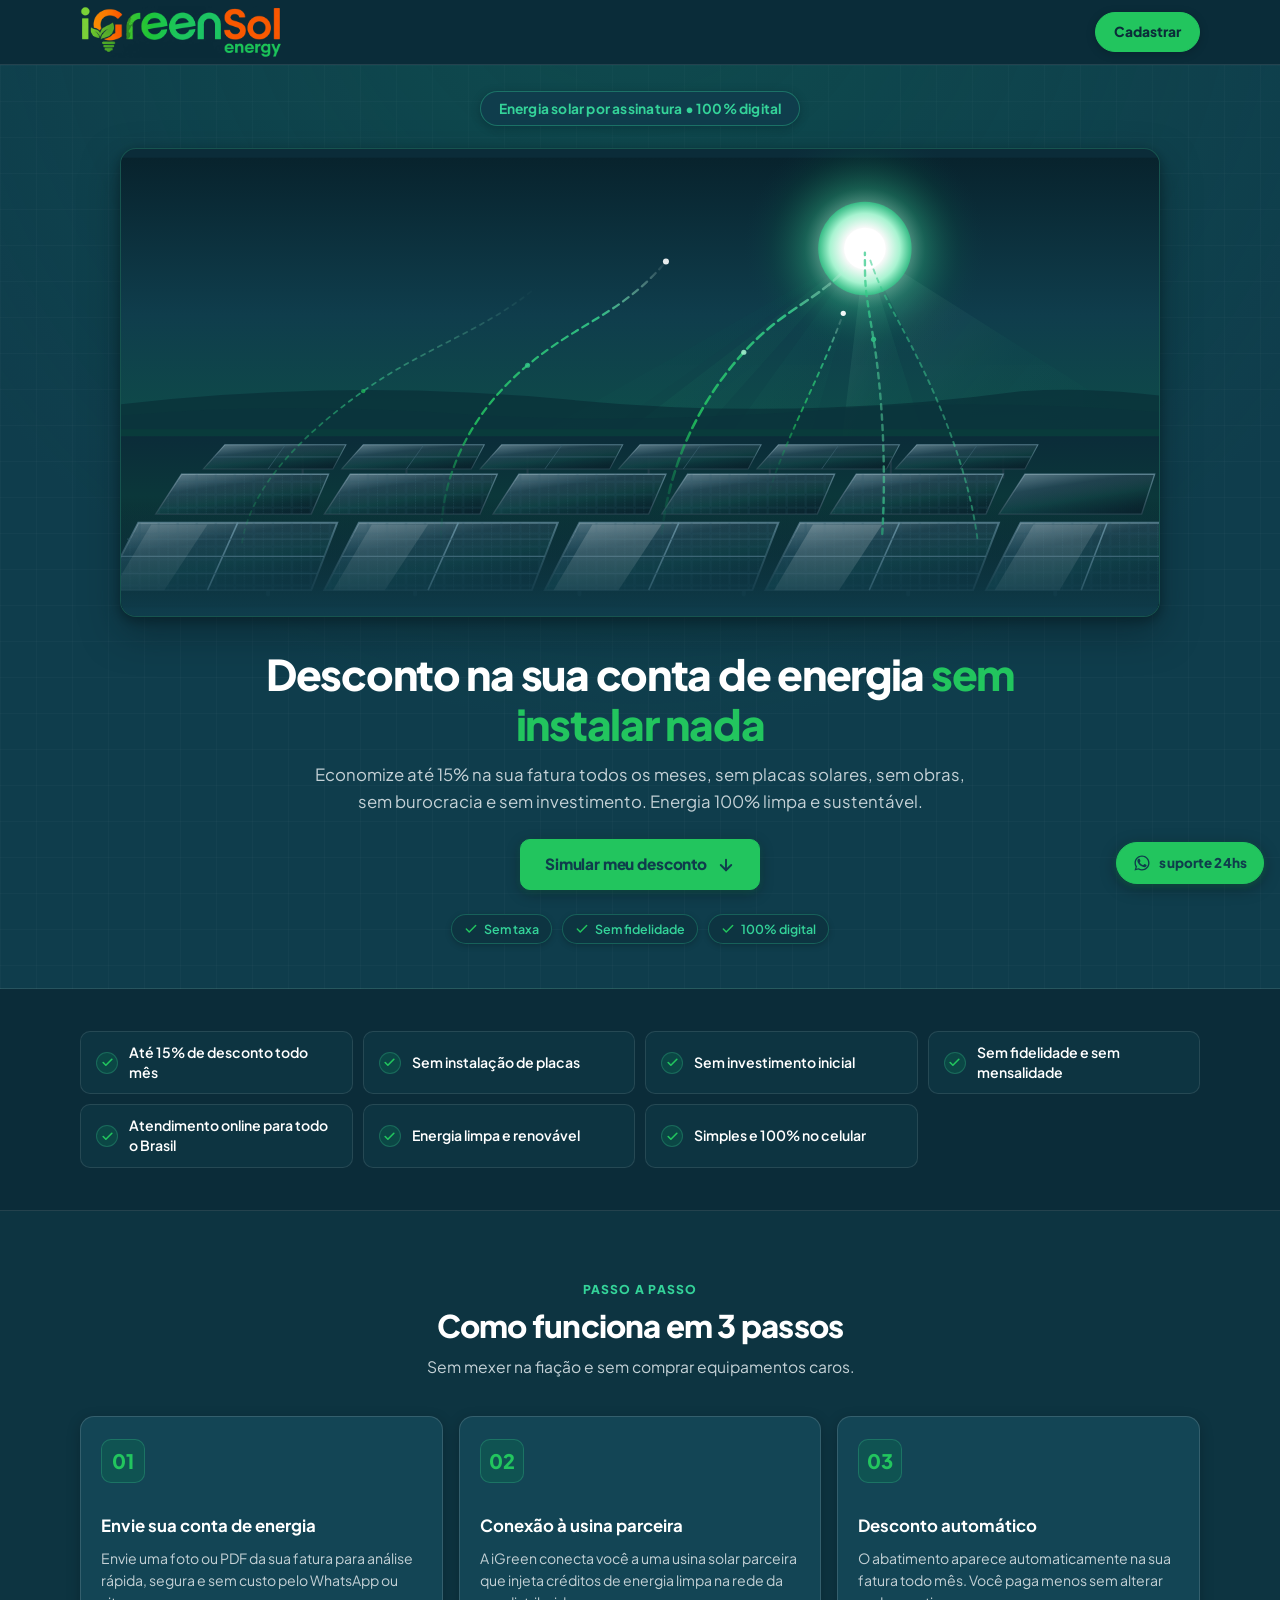
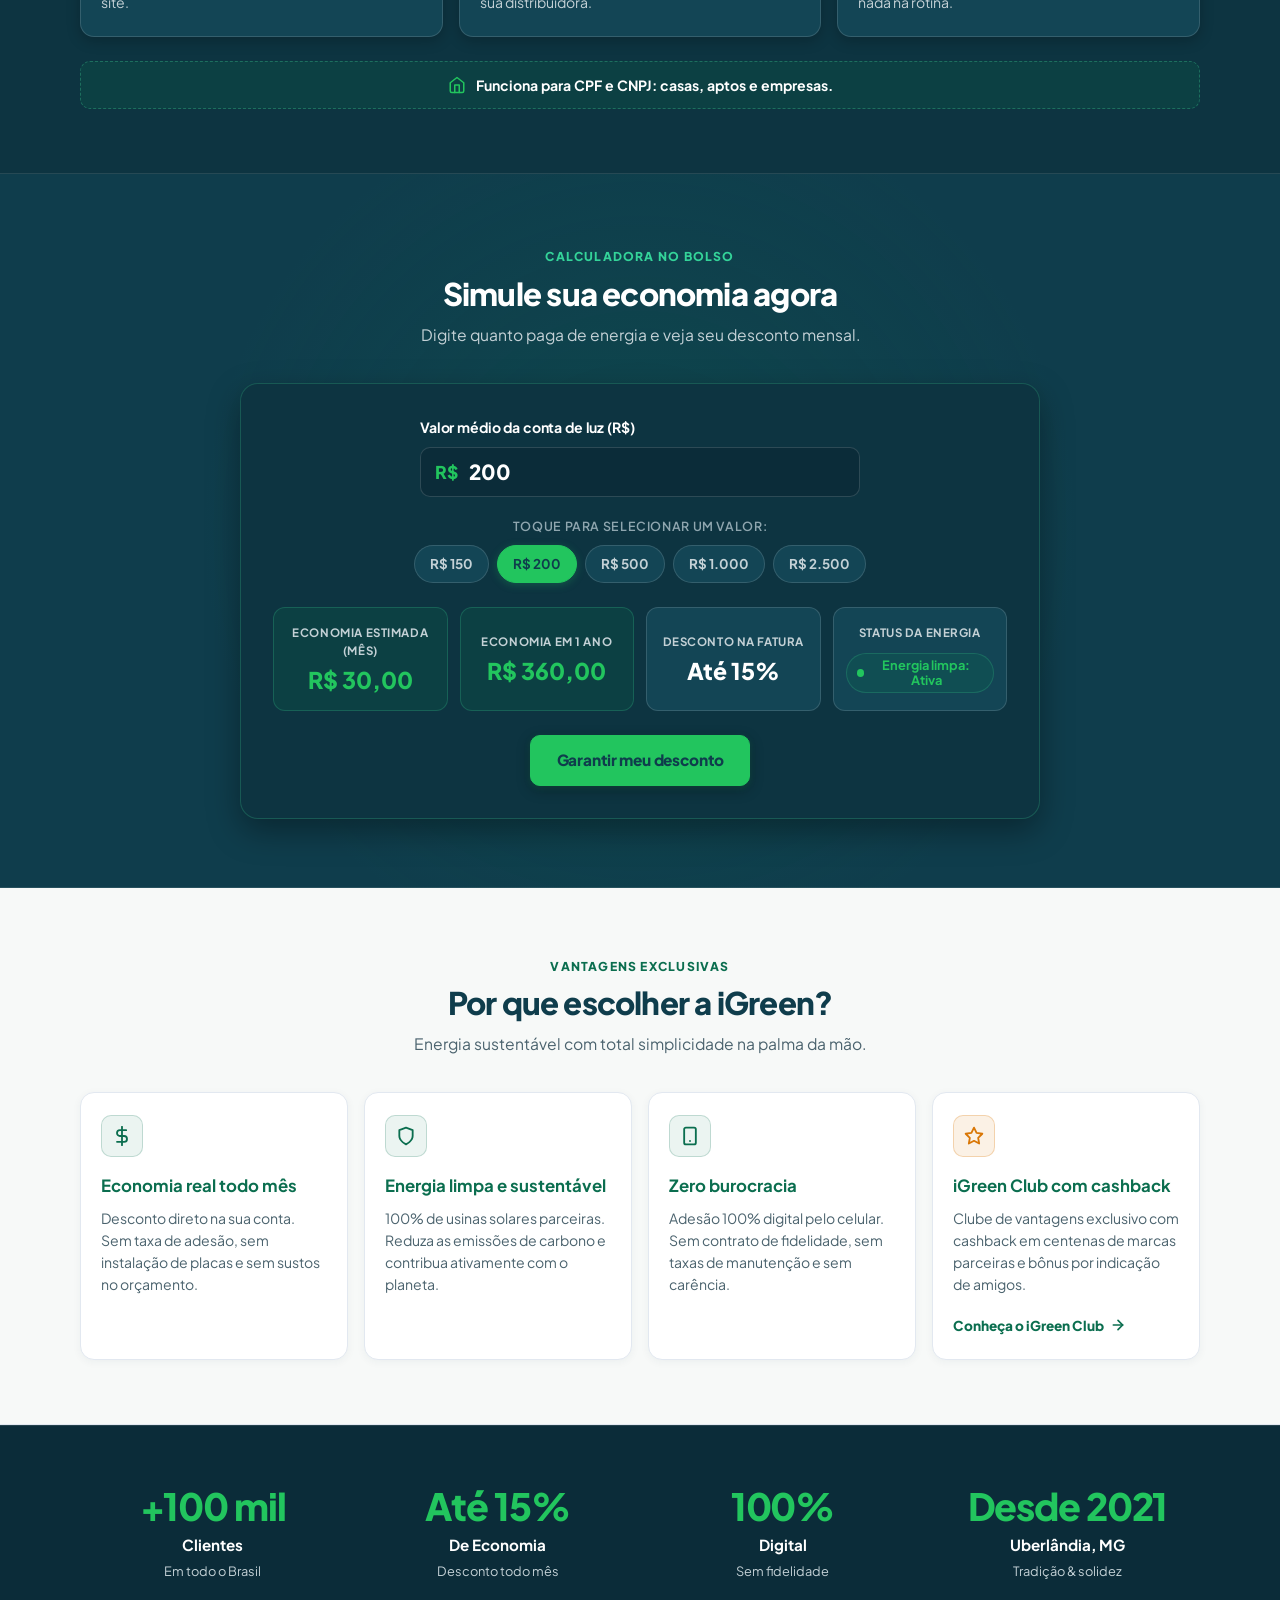
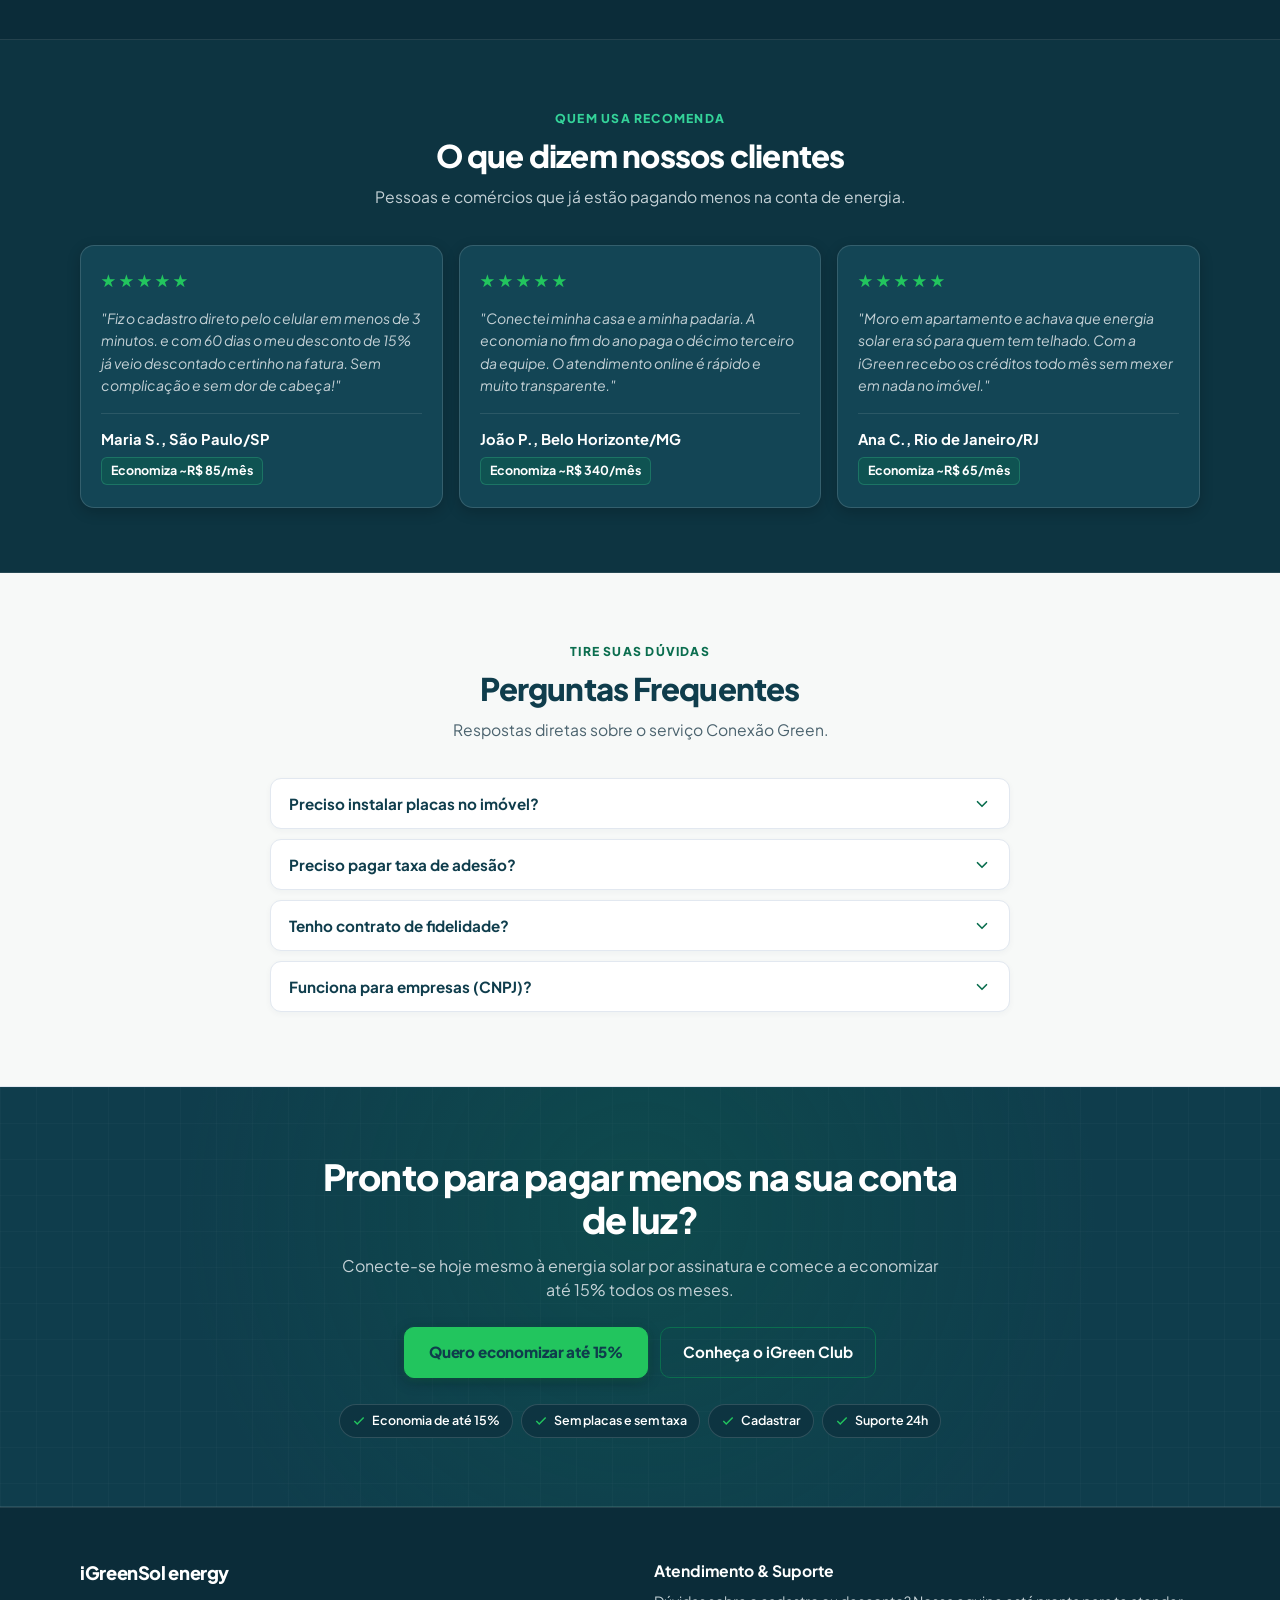
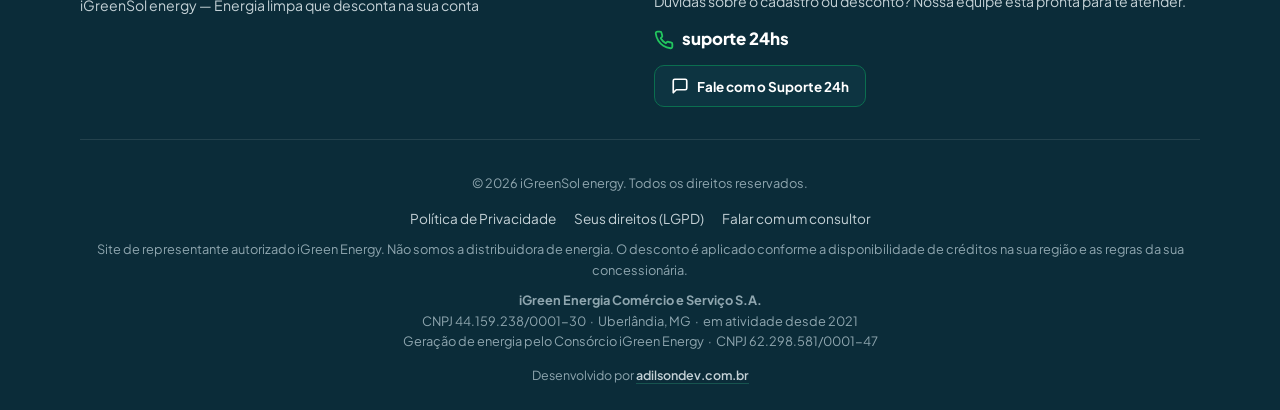
==== index.html @ 949209d0 "Aponta canonical, Open Graph e sitemap para www.igreensol.com.br O domínio entrou no ar com certific" ====
<!DOCTYPE html>
<html lang="pt-BR">
<head>
  <meta charset="UTF-8">
  <meta name="viewport" content="width=device-width, initial-scale=1.0">
  <title>iGreenSol energy — Desconto na Conta de Energia</title>
  <meta name="description" content="Economize até 15% na conta de luz todos os meses sem placas solares e sem obras. Economia inteligente e sustentável para todo o Brasil.">
  <meta name="theme-color" content="#0F3D4C">
  <meta name="robots" content="index, follow">
  <link rel="canonical" href="https://www.igreensol.com.br/">

  <!-- Open Graph / redes sociais -->
  <meta property="og:type" content="website">
  <meta property="og:locale" content="pt_BR">
  <meta property="og:site_name" content="iGreenSol energy">
  <meta property="og:title" content="iGreenSol energy — Desconto na Conta de Energia">
  <meta property="og:description" content="Economize até 15% na conta de luz todos os meses sem placas solares e sem obras.">
  <meta property="og:url" content="https://www.igreensol.com.br/">
  <meta property="og:image" content="https://www.igreensol.com.br/assets/og-image.jpg">
  <meta property="og:image:width" content="1200">
  <meta property="og:image:height" content="630">
  <meta property="og:image:alt" content="iGreenSol energy">
  <meta name="twitter:card" content="summary_large_image">
  <meta name="twitter:image" content="https://www.igreensol.com.br/assets/og-image.jpg">
  <meta name="twitter:title" content="iGreenSol energy — Desconto na Conta de Energia">
  <meta name="twitter:description" content="Economize até 15% na conta de luz todos os meses sem placas solares e sem obras.">

  <link rel="icon" type="image/svg+xml" href="assets/favicon.svg">
  <link rel="preconnect" href="https://fonts.googleapis.com">
  <link rel="preconnect" href="https://fonts.gstatic.com" crossorigin>
  <link rel="stylesheet" href="https://fonts.googleapis.com/css2?family=Plus+Jakarta+Sans:wght@400;500;600;700;800&display=swap">
  <link rel="stylesheet" href="css/styles.css?v=2026091503">
</head>
<body>

  <!-- TOPO: Header fixo -->
  <header class="site-header" id="header">
    <div class="shell-container">
      <nav class="header-nav" aria-label="Navegação Principal">
        <a href="#" class="brand-logo">
          <img src="assets/logo-dark.png?v=2026091503" width="583" height="150"
               alt="iGreenSol energy" class="brand-img">
        </a>

        <div>
          <a href="https://green.igreenenergy.com.br/?id=168451" target="_blank" rel="noopener" class="btn-nav-cadastrar" id="btn-top-cadastrar">
            Cadastrar
          </a>
        </div>
      </nav>
    </div>
  </header>

  <main>
    <!-- HERO -->
    <section class="hero-section">
      <div class="shell-container">

        <!-- Selo de Abertura do Hero -->
        <div class="hero-top-badge-wrap hero-in" style="--in-delay: 0.05s">
          <div class="hero-top-badge">
            Energia solar por assinatura • 100% digital
          </div>
        </div>

        <!-- Faixa Visual de Abertura (Hero Image: Fazenda Solar) -->
        <div class="hero-banner-wrapper hero-in" style="--in-delay: 0.15s">
          <div class="hero-banner-card">
            <svg class="solar-hero-svg" viewBox="0 0 1200 520" preserveAspectRatio="xMidYMid meet" role="img" aria-label="Ilustração de painéis solares gerando energia limpa" xmlns="http://www.w3.org/2000/svg">
              <defs>
                <!-- Gradientes do Céu -->
                <linearGradient id="skyGrad" x1="0%" y1="0%" x2="0%" y2="100%">
                  <stop offset="0%" stop-color="#08232D" />
                  <stop offset="35%" stop-color="#0F3D4C" />
                  <stop offset="70%" stop-color="#0E5148" />
                  <stop offset="100%" stop-color="#0B6E4F" />
                </linearGradient>

                <!-- Resplendor do Sol -->
                <radialGradient id="sunOuterGlow" cx="50%" cy="50%" r="50%">
                  <stop offset="0%" stop-color="#FFFFFF" stop-opacity="0.95" />
                  <stop offset="22%" stop-color="#E8FAF0" stop-opacity="0.75" />
                  <stop offset="50%" stop-color="#34C98A" stop-opacity="0.32" />
                  <stop offset="78%" stop-color="#0B6E4F" stop-opacity="0.12" />
                  <stop offset="100%" stop-color="#0F3D4C" stop-opacity="0" />
                </radialGradient>

                <radialGradient id="sunCoreGlow" cx="50%" cy="50%" r="50%">
                  <stop offset="0%" stop-color="#FFFFFF" />
                  <stop offset="45%" stop-color="#F7F9F8" />
                  <stop offset="75%" stop-color="#A7F3D0" />
                  <stop offset="100%" stop-color="#34C98A" stop-opacity="0.8" />
                </radialGradient>

                <!-- Gradiente de Raios de Luz -->
                <linearGradient id="lightRayGrad" x1="0%" y1="0%" x2="100%" y2="100%">
                  <stop offset="0%" stop-color="#FFFFFF" stop-opacity="0.22" />
                  <stop offset="40%" stop-color="#34C98A" stop-opacity="0.08" />
                  <stop offset="100%" stop-color="#0B6E4F" stop-opacity="0" />
                </linearGradient>

                <!-- Gradiente dos Painéis Fotovoltaicos (Reflexo & Células) -->
                <linearGradient id="panelBaseGrad" x1="0%" y1="0%" x2="100%" y2="100%">
                  <stop offset="0%" stop-color="#19485C" />
                  <stop offset="38%" stop-color="#0E3341" />
                  <stop offset="100%" stop-color="#081F28" />
                </linearGradient>

                <linearGradient id="panelGlossGrad" x1="20%" y1="0%" x2="80%" y2="100%">
                  <stop offset="0%" stop-color="#FFFFFF" stop-opacity="0.28" />
                  <stop offset="30%" stop-color="#FFFFFF" stop-opacity="0.08" />
                  <stop offset="60%" stop-color="#34C98A" stop-opacity="0.12" />
                  <stop offset="100%" stop-color="#0B6E4F" stop-opacity="0" />
                </linearGradient>

                <!-- Moldura de Alumínio -->
                <linearGradient id="frameGrad" x1="0%" y1="0%" x2="0%" y2="100%">
                  <stop offset="0%" stop-color="#557C8C" />
                  <stop offset="100%" stop-color="#28434F" />
                </linearGradient>

                <!-- Gradientes do Terreno -->
                <linearGradient id="groundGrad" x1="0%" y1="0%" x2="0%" y2="100%">
                  <stop offset="0%" stop-color="#0B2C39" />
                  <stop offset="35%" stop-color="#0B373A" />
                  <stop offset="70%" stop-color="#09282D" />
                  <stop offset="100%" stop-color="#071E24" />
                </linearGradient>

                <!-- Gradiente do Fluxo de Energia Limpa -->
                <linearGradient id="energyFlowA" x1="0%" y1="100%" x2="0%" y2="0%">
                  <stop offset="0%" stop-color="#0B6E4F" stop-opacity="0.1" />
                  <stop offset="40%" stop-color="#22C55E" stop-opacity="0.85" />
                  <stop offset="80%" stop-color="#34C98A" stop-opacity="0.9" />
                  <stop offset="100%" stop-color="#FFFFFF" stop-opacity="0" />
                </linearGradient>

                <linearGradient id="energyFlowB" x1="0%" y1="100%" x2="100%" y2="0%">
                  <stop offset="0%" stop-color="#22C55E" stop-opacity="0.2" />
                  <stop offset="50%" stop-color="#34C98A" stop-opacity="0.75" />
                  <stop offset="100%" stop-color="#A7F3D0" stop-opacity="0" />
                </linearGradient>

                <!-- Padrão da Grade de Células Fotovoltaicas (Perspectiva sutil) -->
                <pattern id="cellGridPattern" width="22" height="15" patternUnits="userSpaceOnUse">
                  <rect width="21" height="14" fill="none" stroke="#2D5A6E" stroke-width="0.7" />
                  <line x1="10.5" y1="0" x2="10.5" y2="14" stroke="#48788D" stroke-width="0.5" stroke-dasharray="2,1" />
                </pattern>
              </defs>

              <!-- CÉU -->
              <rect width="1200" height="520" fill="url(#skyGrad)" />

              <!-- RAIOS DE SOL EM PERSPECTIVA -->
              <g class="sun-rays" opacity="0.85">
                <polygon points="860,105 320,520 490,520" fill="url(#lightRayGrad)" />
                <polygon points="860,105 560,520 740,520" fill="url(#lightRayGrad)" opacity="0.7" />
                <polygon points="860,105 810,520 990,520" fill="url(#lightRayGrad)" opacity="0.8" />
                <polygon points="860,105 1060,520 1200,460 1200,320" fill="url(#lightRayGrad)" opacity="0.5" />
                <polygon points="860,105 130,520 270,520" fill="url(#lightRayGrad)" opacity="0.4" />
              </g>

              <!-- SOL LUMINOSO E RESPLENDOR -->
              <circle class="sun-glow" cx="860" cy="105" r="140" fill="url(#sunOuterGlow)" />
              <circle class="sun-core" cx="860" cy="105" r="54" fill="url(#sunCoreGlow)" />
              <circle cx="860" cy="105" r="24" fill="#FFFFFF" />

              <!-- HORIZONTE E MONTANHAS DISCRETAS -->
              <path d="M0,285 Q260,255 520,280 T1040,270 Q1120,265 1200,275 L1200,340 L0,340 Z" fill="#082A35" opacity="0.6" />
              <path d="M0,298 Q190,282 390,296 T860,288 Q1030,280 1200,294 L1200,360 L0,360 Z" fill="#0B343D" opacity="0.7" />
              
              <!-- LINHA SUTIL DE VEGETAÇÃO / ÁRVORES AO FUNDO -->
              <path d="M0,314 L1200,314 L1200,336 C1150,332 1110,328 1070,332 C1010,326 970,330 920,325 C840,332 790,327 720,331 C650,326 590,332 520,327 C440,331 390,326 310,331 C240,327 180,331 110,326 C60,330 20,328 0,334 Z" fill="#0A3F3B" opacity="0.65" />

              <!-- TERRENO / SOLO DA FAZENDA SOLAR -->
              <polygon points="0,322 1200,322 1200,520 0,520" fill="url(#groundGrad)" />

              <!-- ESTRUTURAS DE SUPORTE DOS PAINÉIS (PILARES E VIGAS METÁLICAS) -->
              <g stroke="#1F3C47" stroke-width="2.5" stroke-linecap="round">
                <!-- Suportes fileira traseira -->
                <line x1="210" y1="344" x2="210" y2="370" />
                <line x1="330" y1="344" x2="330" y2="370" />
                <line x1="470" y1="344" x2="470" y2="370" />
                <line x1="610" y1="344" x2="610" y2="370" />
                <line x1="750" y1="344" x2="750" y2="370" />
                <line x1="890" y1="344" x2="890" y2="370" />
                <line x1="1020" y1="344" x2="1020" y2="370" />

                <!-- Suportes fileira frontal -->
                <line x1="170" y1="440" x2="170" y2="505" stroke="#16323B" stroke-width="4.5" />
                <line x1="340" y1="440" x2="340" y2="505" stroke="#16323B" stroke-width="4.5" />
                <line x1="530" y1="440" x2="530" y2="505" stroke="#16323B" stroke-width="4.5" />
                <line x1="720" y1="440" x2="720" y2="505" stroke="#16323B" stroke-width="4.5" />
                <line x1="910" y1="440" x2="910" y2="505" stroke="#16323B" stroke-width="4.5" />
                <line x1="1080" y1="440" x2="1080" y2="505" stroke="#16323B" stroke-width="4.5" />
              </g>

              <!-- FILEIRA TRASEIRA DE PAINÉIS (EM PERSPECTIVA) -->
              <g opacity="0.92">
                <!-- Mesa 1 Tras -->
                <polygon points="120,332 260,332 245,360 95,360" fill="url(#panelBaseGrad)" stroke="url(#frameGrad)" stroke-width="1.2" />
                <polygon points="120,332 260,332 245,360 95,360" fill="url(#panelGlossGrad)" />
                <line x1="190" y1="332" x2="170" y2="360" stroke="#3D6475" stroke-width="0.8" />
                <line x1="107" y1="346" x2="252" y2="346" stroke="#3D6475" stroke-width="0.8" />

                <!-- Mesa 2 Tras -->
                <polygon points="280,332 420,332 405,360 255,360" fill="url(#panelBaseGrad)" stroke="url(#frameGrad)" stroke-width="1.2" />
                <polygon points="280,332 420,332 405,360 255,360" fill="url(#panelGlossGrad)" />
                <line x1="350" y1="332" x2="330" y2="360" stroke="#3D6475" stroke-width="0.8" />
                <line x1="267" y1="346" x2="412" y2="346" stroke="#3D6475" stroke-width="0.8" />

                <!-- Mesa 3 Tras -->
                <polygon points="440,332 580,332 565,360 415,360" fill="url(#panelBaseGrad)" stroke="url(#frameGrad)" stroke-width="1.2" />
                <polygon points="440,332 580,332 565,360 415,360" fill="url(#panelGlossGrad)" />
                <line x1="510" y1="332" x2="490" y2="360" stroke="#3D6475" stroke-width="0.8" />
                <line x1="427" y1="346" x2="572" y2="346" stroke="#3D6475" stroke-width="0.8" />

                <!-- Mesa 4 Tras -->
                <polygon points="600,332 740,332 725,360 575,360" fill="url(#panelBaseGrad)" stroke="url(#frameGrad)" stroke-width="1.2" />
                <polygon points="600,332 740,332 725,360 575,360" fill="url(#panelGlossGrad)" />
                <line x1="670" y1="332" x2="650" y2="360" stroke="#3D6475" stroke-width="0.8" />
                <line x1="587" y1="346" x2="732" y2="346" stroke="#3D6475" stroke-width="0.8" />

                <!-- Mesa 5 Tras -->
                <polygon points="760,332 900,332 885,360 735,360" fill="url(#panelBaseGrad)" stroke="url(#frameGrad)" stroke-width="1.2" />
                <polygon points="760,332 900,332 885,360 735,360" fill="url(#panelGlossGrad)" />
                <line x1="830" y1="332" x2="810" y2="360" stroke="#3D6475" stroke-width="0.8" />
                <line x1="747" y1="346" x2="892" y2="346" stroke="#3D6475" stroke-width="0.8" />

                <!-- Mesa 6 Tras -->
                <polygon points="920,332 1060,332 1045,360 895,360" fill="url(#panelBaseGrad)" stroke="url(#frameGrad)" stroke-width="1.2" />
                <polygon points="920,332 1060,332 1045,360 895,360" fill="url(#panelGlossGrad)" />
                <line x1="990" y1="332" x2="970" y2="360" stroke="#3D6475" stroke-width="0.8" />
                <line x1="907" y1="346" x2="1052" y2="346" stroke="#3D6475" stroke-width="0.8" />
              </g>

              <!-- FILEIRA INTERMEDIÁRIA DE PAINÉIS -->
              <g opacity="0.96">
                <!-- Mesa A Meio -->
                <polygon points="70,366 240,366 220,412 40,412" fill="url(#panelBaseGrad)" stroke="url(#frameGrad)" stroke-width="1.5" />
                <polygon points="70,366 240,366 220,412 40,412" fill="url(#panelGlossGrad)" />
                <polygon points="70,366 240,366 220,412 40,412" fill="url(#cellGridPattern)" opacity="0.45" />

                <!-- Mesa B Meio -->
                <polygon points="265,366 435,366 415,412 235,412" fill="url(#panelBaseGrad)" stroke="url(#frameGrad)" stroke-width="1.5" />
                <polygon points="265,366 435,366 415,412 235,412" fill="url(#panelGlossGrad)" />
                <polygon points="265,366 435,366 415,412 235,412" fill="url(#cellGridPattern)" opacity="0.45" />

                <!-- Mesa C Meio -->
                <polygon points="460,366 630,366 610,412 430,412" fill="url(#panelBaseGrad)" stroke="url(#frameGrad)" stroke-width="1.5" />
                <polygon points="460,366 630,366 610,412 430,412" fill="url(#panelGlossGrad)" />
                <polygon points="460,366 630,366 610,412 430,412" fill="url(#cellGridPattern)" opacity="0.45" />

                <!-- Mesa D Meio -->
                <polygon points="655,366 825,366 805,412 625,412" fill="url(#panelBaseGrad)" stroke="url(#frameGrad)" stroke-width="1.5" />
                <polygon points="655,366 825,366 805,412 625,412" fill="url(#panelGlossGrad)" />
                <polygon points="655,366 825,366 805,412 625,412" fill="url(#cellGridPattern)" opacity="0.45" />

                <!-- Mesa E Meio -->
                <polygon points="850,366 1020,366 1000,412 820,412" fill="url(#panelBaseGrad)" stroke="url(#frameGrad)" stroke-width="1.5" />
                <polygon points="850,366 1020,366 1000,412 820,412" fill="url(#panelGlossGrad)" />
                <polygon points="850,366 1020,366 1000,412 820,412" fill="url(#cellGridPattern)" opacity="0.45" />

                <!-- Mesa F Meio -->
                <polygon points="1045,366 1195,366 1180,412 1015,412" fill="url(#panelBaseGrad)" stroke="url(#frameGrad)" stroke-width="1.5" />
                <polygon points="1045,366 1195,366 1180,412 1015,412" fill="url(#panelGlossGrad)" />
              </g>

              <!-- FILEIRA FRONTAL PRINCIPAL (ALTO DETALHAMENTO E CONTRASTE) -->
              <g>
                <!-- Bloco Frontal 1 -->
                <polygon points="20,422 250,422 220,500 -20,500" fill="url(#panelBaseGrad)" stroke="url(#frameGrad)" stroke-width="2.2" />
                <polygon points="20,422 250,422 220,500 -20,500" fill="url(#panelGlossGrad)" />
                <polygon points="20,422 250,422 220,500 -20,500" fill="url(#cellGridPattern)" opacity="0.55" />
                <!-- Divisórias e barramentos prateados -->
                <line x1="135" y1="422" x2="100" y2="500" stroke="#7199AA" stroke-width="1.8" />
                <line x1="-3" y1="461" x2="235" y2="461" stroke="#5E8394" stroke-width="1.4" />
                <line x1="7" y1="441" x2="242" y2="441" stroke="#3D6475" stroke-width="0.9" />
                <line x1="-12" y1="481" x2="227" y2="481" stroke="#3D6475" stroke-width="0.9" />
                <!-- Reflexo especular elegante -->
                <polygon points="35,424 100,424 50,500 -10,500" fill="#FFFFFF" opacity="0.14" />

                <!-- Bloco Frontal 2 -->
                <polygon points="275,422 505,422 475,500 235,500" fill="url(#panelBaseGrad)" stroke="url(#frameGrad)" stroke-width="2.2" />
                <polygon points="275,422 505,422 475,500 235,500" fill="url(#panelGlossGrad)" />
                <polygon points="275,422 505,422 475,500 235,500" fill="url(#cellGridPattern)" opacity="0.55" />
                <line x1="390" y1="422" x2="355" y2="500" stroke="#7199AA" stroke-width="1.8" />
                <line x1="255" y1="461" x2="490" y2="461" stroke="#5E8394" stroke-width="1.4" />
                <line x1="265" y1="441" x2="497" y2="441" stroke="#3D6475" stroke-width="0.9" />
                <line x1="245" y1="481" x2="482" y2="481" stroke="#3D6475" stroke-width="0.9" />
                <polygon points="290,424 355,424 305,500 245,500" fill="#FFFFFF" opacity="0.16" />

                <!-- Bloco Frontal 3 -->
                <polygon points="530,422 760,422 730,500 490,500" fill="url(#panelBaseGrad)" stroke="url(#frameGrad)" stroke-width="2.2" />
                <polygon points="530,422 760,422 730,500 490,500" fill="url(#panelGlossGrad)" />
                <polygon points="530,422 760,422 730,500 490,500" fill="url(#cellGridPattern)" opacity="0.55" />
                <line x1="645" y1="422" x2="610" y2="500" stroke="#7199AA" stroke-width="1.8" />
                <line x1="510" y1="461" x2="745" y2="461" stroke="#5E8394" stroke-width="1.4" />
                <line x1="520" y1="441" x2="752" y2="441" stroke="#3D6475" stroke-width="0.9" />
                <line x1="500" y1="481" x2="737" y2="481" stroke="#3D6475" stroke-width="0.9" />
                <!-- Reflexo mais forte alinhado com o sol -->
                <polygon points="545,424 625,424 575,500 500,500" fill="#FFFFFF" opacity="0.22" />

                <!-- Bloco Frontal 4 -->
                <polygon points="785,422 1015,422 985,500 745,500" fill="url(#panelBaseGrad)" stroke="url(#frameGrad)" stroke-width="2.2" />
                <polygon points="785,422 1015,422 985,500 745,500" fill="url(#panelGlossGrad)" />
                <polygon points="785,422 1015,422 985,500 745,500" fill="url(#cellGridPattern)" opacity="0.55" />
                <line x1="900" y1="422" x2="865" y2="500" stroke="#7199AA" stroke-width="1.8" />
                <line x1="765" y1="461" x2="1000" y2="461" stroke="#5E8394" stroke-width="1.4" />
                <line x1="775" y1="441" x2="1007" y2="441" stroke="#3D6475" stroke-width="0.9" />
                <line x1="755" y1="481" x2="992" y2="481" stroke="#3D6475" stroke-width="0.9" />
                <polygon points="800,424 880,424 830,500 755,500" fill="#FFFFFF" opacity="0.24" />

                <!-- Bloco Frontal 5 -->
                <polygon points="1040,422 1240,422 1215,500 1000,500" fill="url(#panelBaseGrad)" stroke="url(#frameGrad)" stroke-width="2.2" />
                <polygon points="1040,422 1240,422 1215,500 1000,500" fill="url(#panelGlossGrad)" />
                <polygon points="1040,422 1240,422 1215,500 1000,500" fill="url(#cellGridPattern)" opacity="0.55" />
                <line x1="1140" y1="422" x2="1110" y2="500" stroke="#7199AA" stroke-width="1.8" />
                <line x1="1020" y1="461" x2="1227" y2="461" stroke="#5E8394" stroke-width="1.4" />
                <polygon points="1055,424 1130,424 1085,500 1010,500" fill="#FFFFFF" opacity="0.18" />
              </g>

              <!-- FLUXOS DE ENERGIA LIMPA (LINHAS VETORIAIS SUTIS GERANDO ENERGIA) -->
              <g fill="none" stroke-linecap="round">
                <!-- Fluxo Principal Central -->
                <path class="energy-flow" style="--dash-loop: -28; --flow-time: 2.6s" d="M370,440 C370,360 410,290 470,240 S580,180 630,120" stroke="url(#energyFlowA)" stroke-width="2.6" stroke-dasharray="8,6" />
                <path class="energy-flow" style="--dash-loop: -32; --flow-time: 2.1s" d="M625,435 C635,350 670,280 720,225 S810,165 850,115" stroke="url(#energyFlowA)" stroke-width="3" stroke-dasharray="10,6" />
                <path class="energy-flow" style="--dash-loop: -24; --flow-time: 3s" d="M880,435 C885,360 880,270 870,210 S860,150 860,110" stroke="url(#energyFlowB)" stroke-width="2.8" stroke-dasharray="6,6" />

                <!-- Ondas Suaves Secundárias -->
                <path class="energy-flow energy-flow-soft" style="--dash-loop: -22; --flow-time: 3.6s" d="M140,445 C150,380 210,320 280,270 S420,200 480,150" stroke="url(#energyFlowB)" stroke-width="2" opacity="0.8" />
                <path class="energy-flow energy-flow-soft" style="--dash-loop: -22; --flow-time: 2.9s" d="M750,385 C770,320 810,250 835,180" stroke="url(#energyFlowA)" stroke-width="2.2" opacity="0.85" />
                <path class="energy-flow energy-flow-soft" style="--dash-loop: -22; --flow-time: 3.3s" d="M990,440 C980,365 950,290 920,230 S880,160 865,115" stroke="url(#energyFlowB)" stroke-width="2.2" opacity="0.75" />

                <!-- Pequenos Nódulos / Fótons de Energia Limpa -->
                <circle class="energy-node" style="--pulse-delay: 0s" cx="630" cy="120" r="3.5" fill="#FFFFFF" opacity="0.9" />
                <circle class="energy-node" style="--pulse-delay: 0.4s" cx="720" cy="225" r="3" fill="#A7F3D0" opacity="0.85" />
                <circle class="energy-node" style="--pulse-delay: 0.9s" cx="470" cy="240" r="3" fill="#34C98A" opacity="0.8" />
                <circle class="energy-node" style="--pulse-delay: 1.3s" cx="835" cy="180" r="3" fill="#FFFFFF" opacity="0.95" />
                <circle class="energy-node" style="--pulse-delay: 0.6s" cx="870" cy="210" r="3" fill="#34C98A" opacity="0.85" />
                <circle class="energy-node" style="--pulse-delay: 1.7s" cx="280" cy="270" r="2.5" fill="#22C55E" opacity="0.7" />
              </g>

              <!-- DETALHE DE RELVA / TEXTURA RASTEIRA AO LONGO DA BORDA INFERIOR -->
              <path d="M0,518 Q300,514 600,517 T1200,516 L1200,520 L0,520 Z" fill="#06181E" />
            </svg>
          </div>
        </div>

        <h1 class="hero-title hero-in" style="--in-delay: 0.3s">
          Desconto na sua conta de energia <span class="text-green">sem instalar nada</span>
        </h1>

        <p class="hero-subtitle hero-in" style="--in-delay: 0.4s">
          Economize até 15% na sua fatura todos os meses, sem placas solares, sem obras, sem burocracia e sem investimento. Energia 100% limpa e sustentável.
        </p>

        <div class="hero-in" style="--in-delay: 0.5s">
          <a href="#calculadora" class="cta-btn-primary" id="btn-hero-simulate">
            <span>Simular meu desconto</span>
            <svg width="20" height="20" viewBox="0 0 24 24" fill="none" stroke="currentColor" stroke-width="2.5" stroke-linecap="round" stroke-linejoin="round" aria-hidden="true">
              <line x1="12" y1="5" x2="12" y2="19"></line>
              <polyline points="19 12 12 19 5 12"></polyline>
            </svg>
          </a>
        </div>

        <div class="hero-badges-grid hero-in" style="--in-delay: 0.6s" aria-label="Vantagens principais">
          <div class="mini-badge">
            <svg width="18" height="18" viewBox="0 0 24 24" fill="none" stroke="currentColor" stroke-width="2.5" stroke-linecap="round" stroke-linejoin="round" aria-hidden="true"><polyline points="20 6 9 17 4 12"></polyline></svg>
            <span>Sem taxa</span>
          </div>
          <div class="mini-badge">
            <svg width="18" height="18" viewBox="0 0 24 24" fill="none" stroke="currentColor" stroke-width="2.5" stroke-linecap="round" stroke-linejoin="round" aria-hidden="true"><polyline points="20 6 9 17 4 12"></polyline></svg>
            <span>Sem fidelidade</span>
          </div>
          <div class="mini-badge">
            <svg width="18" height="18" viewBox="0 0 24 24" fill="none" stroke="currentColor" stroke-width="2.5" stroke-linecap="round" stroke-linejoin="round" aria-hidden="true"><polyline points="20 6 9 17 4 12"></polyline></svg>
            <span>100% digital</span>
          </div>
        </div>
      </div>
    </section>

    <!-- LISTA DE BENEFÍCIOS -->
    <section class="benefits-strip" aria-label="Benefícios da iGreen">
      <div class="shell-container">
        <div class="benefits-grid reveal">
          <div class="benefit-item">
            <div class="benefit-check" aria-hidden="true">
              <svg width="16" height="16" viewBox="0 0 24 24" fill="none" stroke="currentColor" stroke-width="3" stroke-linecap="round" stroke-linejoin="round"><polyline points="20 6 9 17 4 12"></polyline></svg>
            </div>
            <span class="benefit-text">Até 15% de desconto todo mês</span>
          </div>
          <div class="benefit-item">
            <div class="benefit-check" aria-hidden="true">
              <svg width="16" height="16" viewBox="0 0 24 24" fill="none" stroke="currentColor" stroke-width="3" stroke-linecap="round" stroke-linejoin="round"><polyline points="20 6 9 17 4 12"></polyline></svg>
            </div>
            <span class="benefit-text">Sem instalação de placas</span>
          </div>
          <div class="benefit-item">
            <div class="benefit-check" aria-hidden="true">
              <svg width="16" height="16" viewBox="0 0 24 24" fill="none" stroke="currentColor" stroke-width="3" stroke-linecap="round" stroke-linejoin="round"><polyline points="20 6 9 17 4 12"></polyline></svg>
            </div>
            <span class="benefit-text">Sem investimento inicial</span>
          </div>
          <div class="benefit-item">
            <div class="benefit-check" aria-hidden="true">
              <svg width="16" height="16" viewBox="0 0 24 24" fill="none" stroke="currentColor" stroke-width="3" stroke-linecap="round" stroke-linejoin="round"><polyline points="20 6 9 17 4 12"></polyline></svg>
            </div>
            <span class="benefit-text">Sem fidelidade e sem mensalidade</span>
          </div>
          <div class="benefit-item">
            <div class="benefit-check" aria-hidden="true">
              <svg width="16" height="16" viewBox="0 0 24 24" fill="none" stroke="currentColor" stroke-width="3" stroke-linecap="round" stroke-linejoin="round"><polyline points="20 6 9 17 4 12"></polyline></svg>
            </div>
            <span class="benefit-text">Atendimento online para todo o Brasil</span>
          </div>
          <div class="benefit-item">
            <div class="benefit-check" aria-hidden="true">
              <svg width="16" height="16" viewBox="0 0 24 24" fill="none" stroke="currentColor" stroke-width="3" stroke-linecap="round" stroke-linejoin="round"><polyline points="20 6 9 17 4 12"></polyline></svg>
            </div>
            <span class="benefit-text">Energia limpa e renovável</span>
          </div>
          <div class="benefit-item">
            <div class="benefit-check" aria-hidden="true">
              <svg width="16" height="16" viewBox="0 0 24 24" fill="none" stroke="currentColor" stroke-width="3" stroke-linecap="round" stroke-linejoin="round"><polyline points="20 6 9 17 4 12"></polyline></svg>
            </div>
            <span class="benefit-text">Simples e 100% no celular</span>
          </div>
        </div>
      </div>
    </section>

    <!-- COMO FUNCIONA -->
    <section class="steps-section">
      <div class="shell-container">
        <div class="section-head reveal">
          <span class="section-tag">Passo a Passo</span>
          <h2 class="section-title">Como funciona em 3 passos</h2>
          <p class="section-desc">Sem mexer na fiação e sem comprar equipamentos caros.</p>
        </div>

        <div class="steps-grid reveal">
          <!-- 01 -->
          <div class="step-card">
            <div class="step-number" aria-hidden="true">01</div>
            <h3 class="step-title">Envie sua conta de energia</h3>
            <p class="step-desc">Envie uma foto ou PDF da sua fatura para análise rápida, segura e sem custo pelo WhatsApp ou site.</p>
          </div>

          <!-- 02 -->
          <div class="step-card">
            <div class="step-number" aria-hidden="true">02</div>
            <h3 class="step-title">Conexão à usina parceira</h3>
            <p class="step-desc">A iGreen conecta você a uma usina solar parceira que injeta créditos de energia limpa na rede da sua distribuidora.</p>
          </div>

          <!-- 03 -->
          <div class="step-card">
            <div class="step-number" aria-hidden="true">03</div>
            <h3 class="step-title">Desconto automático</h3>
            <p class="step-desc">O abatimento aparece automaticamente na sua fatura todo mês. Você paga menos sem alterar nada na rotina.</p>
          </div>
        </div>

        <div class="step-audience-banner">
          <svg width="22" height="22" viewBox="0 0 24 24" fill="none" stroke="currentColor" stroke-width="2" stroke-linecap="round" stroke-linejoin="round" aria-hidden="true">
            <path d="M3 9l9-7 9 7v11a2 2 0 0 1-2 2H5a2 2 0 0 1-2-2z"></path>
            <polyline points="9 22 9 12 15 12 15 22"></polyline>
          </svg>
          <span>Funciona para CPF e CNPJ: casas, aptos e empresas.</span>
        </div>
      </div>
    </section>

    <!-- CALCULADORA -->
    <section class="calculator-section" id="calculadora">
      <div class="shell-container">
        <div class="section-head reveal">
          <span class="section-tag">Calculadora no Bolso</span>
          <h2 class="section-title">Simule sua economia agora</h2>
          <p class="section-desc">Digite quanto paga de energia e veja seu desconto mensal.</p>
        </div>

        <div class="calculator-box reveal">
          <div class="calc-input-wrapper">
            <label for="bill-input" class="calc-label">Valor médio da conta de luz (R$)</label>
            <div class="input-group">
              <span class="input-prefix" aria-hidden="true">R$</span>
              <input type="number" id="bill-input" class="calc-input" min="0" step="10" value="200" placeholder="0,00" inputmode="decimal">
            </div>
          </div>

          <div class="quick-chips-wrapper">
            <span class="quick-chips-label">Toque para selecionar um valor:</span>
            <div class="quick-chips" role="group" aria-label="Valores rápidos">
              <button type="button" class="chip-btn" data-val="150">R$ 150</button>
              <button type="button" class="chip-btn active" data-val="200">R$ 200</button>
              <button type="button" class="chip-btn" data-val="500">R$ 500</button>
              <button type="button" class="chip-btn" data-val="1000">R$ 1.000</button>
              <button type="button" class="chip-btn" data-val="2500">R$ 2.500</button>
            </div>
          </div>

          <!-- Cards de Resultado -->
          <div class="calc-results-grid">
            <div class="res-card highlight-card">
              <span class="res-label">Economia estimada (mês)</span>
              <div class="res-value green" id="res-month">R$ 30,00</div>
            </div>

            <div class="res-card highlight-card">
              <span class="res-label">Economia em 1 ano</span>
              <div class="res-value green" id="res-year">R$ 360,00</div>
            </div>

            <div class="res-card">
              <span class="res-label">Desconto na fatura</span>
              <div class="res-value" style="color: var(--text-white);">Até 15%</div>
            </div>

            <div class="res-card">
              <span class="res-label">Status da energia</span>
              <div class="res-value" style="padding-top: 4px;">
                <span class="res-badge-status">
                  <span class="status-dot"></span>
                  Energia limpa: Ativa
                </span>
              </div>
            </div>
          </div>

          <div class="calc-cta-wrap">
            <a href="https://green.igreenenergy.com.br/?id=168451" target="_blank" rel="noopener" class="cta-btn-primary" id="btn-guarantee" style="width: auto; min-width: 220px; text-decoration: none;">
              Garantir meu desconto
            </a>
          </div>
        </div>
      </div>
    </section>

    <!-- DIFERENCIAIS -->
    <section class="features-section">
      <div class="shell-container">
        <div class="section-head reveal">
          <span class="section-tag">Vantagens Exclusivas</span>
          <h2 class="section-title">Por que escolher a iGreen?</h2>
          <p class="section-desc">Energia sustentável com total simplicidade na palma da mão.</p>
        </div>

        <div class="features-grid reveal">
          <!-- Card 1 -->
          <div class="feature-card">
            <div>
              <div class="feature-icon-wrap" aria-hidden="true">
                <svg width="24" height="24" viewBox="0 0 24 24" fill="none" stroke="currentColor" stroke-width="2.2" stroke-linecap="round" stroke-linejoin="round">
                  <line x1="12" y1="1" x2="12" y2="23"></line>
                  <path d="M17 5H9.5a3.5 3.5 0 0 0 0 7h5a3.5 3.5 0 0 1 0 7H6"></path>
                </svg>
              </div>
              <h3 class="feature-title">Economia real todo mês</h3>
              <p class="feature-desc">Desconto direto na sua conta. Sem taxa de adesão, sem instalação de placas e sem sustos no orçamento.</p>
            </div>
          </div>

          <!-- Card 2 -->
          <div class="feature-card">
            <div>
              <div class="feature-icon-wrap" aria-hidden="true">
                <svg width="24" height="24" viewBox="0 0 24 24" fill="none" stroke="currentColor" stroke-width="2.2" stroke-linecap="round" stroke-linejoin="round">
                  <path d="M12 22s8-4 8-10V5l-8-3-8 3v7c0 6 8 10 8 10z"></path>
                </svg>
              </div>
              <h3 class="feature-title">Energia limpa e sustentável</h3>
              <p class="feature-desc">100% de usinas solares parceiras. Reduza as emissões de carbono e contribua ativamente com o planeta.</p>
            </div>
          </div>

          <!-- Card 3 -->
          <div class="feature-card">
            <div>
              <div class="feature-icon-wrap" aria-hidden="true">
                <svg width="24" height="24" viewBox="0 0 24 24" fill="none" stroke="currentColor" stroke-width="2.2" stroke-linecap="round" stroke-linejoin="round">
                  <rect x="5" y="2" width="14" height="20" rx="2" ry="2"></rect>
                  <line x1="12" y1="18" x2="12.01" y2="18"></line>
                </svg>
              </div>
              <h3 class="feature-title">Zero burocracia</h3>
              <p class="feature-desc">Adesão 100% digital pelo celular. Sem contrato de fidelidade, sem taxas de manutenção e sem carência.</p>
            </div>
          </div>

          <!-- Card 4 (iGreen Club) -->
          <div class="feature-card gold-theme">
            <div>
              <div class="feature-icon-wrap" aria-hidden="true">
                <svg width="24" height="24" viewBox="0 0 24 24" fill="none" stroke="currentColor" stroke-width="2.2" stroke-linecap="round" stroke-linejoin="round">
                  <polygon points="12 2 15.09 8.26 22 9.27 17 14.14 18.18 21.02 12 17.77 5.82 21.02 7 14.14 2 9.27 8.91 8.26 12 2"></polygon>
                </svg>
              </div>
              <h3 class="feature-title">iGreen Club com cashback</h3>
              <p class="feature-desc">Clube de vantagens exclusivo com cashback em centenas de marcas parceiras e bônus por indicação de amigos.</p>
            </div>
            <div>
              <a href="https://club.igreenenergy.com.br/?ref=82a1be9c-392d-4364-9ffb-b93e64669b71" target="_blank" rel="noopener" class="btn-link-action" id="btn-igreen-club">
                <span>Conheça o iGreen Club</span>
                <svg width="16" height="16" viewBox="0 0 24 24" fill="none" stroke="currentColor" stroke-width="2.5" stroke-linecap="round" stroke-linejoin="round"><line x1="5" y1="12" x2="19" y2="12"></line><polyline points="12 5 19 12 12 19"></polyline></svg>
              </a>
            </div>
          </div>
        </div>
      </div>
    </section>

    <!-- FAIXA DE NÚMEROS -->
    <section class="stats-strip" aria-label="Estatísticas e Resultados">
      <div class="shell-container">
        <div class="stats-grid reveal">
          <div class="stat-item">
            <div class="stat-number">+100 mil</div>
            <div class="stat-label">Clientes</div>
            <div class="stat-sub">Em todo o Brasil</div>
          </div>
          <div class="stat-item">
            <div class="stat-number">Até 15%</div>
            <div class="stat-label">De Economia</div>
            <div class="stat-sub">Desconto todo mês</div>
          </div>
          <div class="stat-item">
            <div class="stat-number">100%</div>
            <div class="stat-label">Digital</div>
            <div class="stat-sub">Sem fidelidade</div>
          </div>
          <div class="stat-item">
            <div class="stat-number">Desde 2021</div>
            <div class="stat-label">Uberlândia, MG</div>
            <div class="stat-sub">Tradição &amp; solidez</div>
          </div>
        </div>
      </div>
    </section>

    <!-- DEPOIMENTOS -->
    <section class="testimonials-section">
      <div class="shell-container">
        <div class="section-head reveal">
          <span class="section-tag">Quem usa recomenda</span>
          <h2 class="section-title">O que dizem nossos clientes</h2>
          <p class="section-desc">Pessoas e comércios que já estão pagando menos na conta de energia.</p>
        </div>

        <div class="testimonials-grid reveal">
          <!-- Depoimento 1 -->
          <div class="testimonial-card">
            <div class="test-stars" aria-label="5 de 5 estrelas">★★★★★</div>
            <p class="test-text">
              "Fiz o cadastro direto pelo celular em menos de 3 minutos. e com 60 dias o meu desconto de 15% já veio descontado certinho na fatura. Sem complicação e sem dor de cabeça!"
            </p>
            <div class="test-author-info">
              <div class="test-name">Maria S., São Paulo/SP</div>
              <span class="test-savings">Economiza ~R$ 85/mês</span>
            </div>
          </div>

          <!-- Depoimento 2 -->
          <div class="testimonial-card">
            <div class="test-stars" aria-label="5 de 5 estrelas">★★★★★</div>
            <p class="test-text">
              "Conectei minha casa e a minha padaria. A economia no fim do ano paga o décimo terceiro da equipe. O atendimento online é rápido e muito transparente."
            </p>
            <div class="test-author-info">
              <div class="test-name">João P., Belo Horizonte/MG</div>
              <span class="test-savings">Economiza ~R$ 340/mês</span>
            </div>
          </div>

          <!-- Depoimento 3 -->
          <div class="testimonial-card">
            <div class="test-stars" aria-label="5 de 5 estrelas">★★★★★</div>
            <p class="test-text">
              "Moro em apartamento e achava que energia solar era só para quem tem telhado. Com a iGreen recebo os créditos todo mês sem mexer em nada no imóvel."
            </p>
            <div class="test-author-info">
              <div class="test-name">Ana C., Rio de Janeiro/RJ</div>
              <span class="test-savings">Economiza ~R$ 65/mês</span>
            </div>
          </div>
        </div>
      </div>
    </section>

    <!-- FAQ -->
    <section class="faq-section">
      <div class="shell-container">
        <div class="section-head reveal">
          <span class="section-tag">Tire suas dúvidas</span>
          <h2 class="section-title">Perguntas Frequentes</h2>
          <p class="section-desc">Respostas diretas sobre o serviço Conexão Green.</p>
        </div>

        <div class="faq-wrapper reveal" id="faq-accordion">
          <!-- FAQ 1 -->
          <div class="faq-item">
            <button type="button" class="faq-btn" aria-expanded="false">
              <span>Preciso instalar placas no imóvel?</span>
              <svg class="faq-icon" viewBox="0 0 24 24" fill="none" stroke="currentColor" stroke-width="2.2" stroke-linecap="round" stroke-linejoin="round" aria-hidden="true">
                <polyline points="6 9 12 15 18 9"></polyline>
              </svg>
            </button>
            <div class="faq-answer">
              <p>Não, você não instala absolutamente nada. O desconto vem de usinas solares parceiras que já operam injetando energia limpa na rede da distribuidora local.</p>
            </div>
          </div>

          <!-- FAQ 2 -->
          <div class="faq-item">
            <button type="button" class="faq-btn" aria-expanded="false">
              <span>Preciso pagar taxa de adesão?</span>
              <svg class="faq-icon" viewBox="0 0 24 24" fill="none" stroke="currentColor" stroke-width="2.2" stroke-linecap="round" stroke-linejoin="round" aria-hidden="true">
                <polyline points="6 9 12 15 18 9"></polyline>
              </svg>
            </button>
            <div class="faq-answer">
              <p>Não. A iGreen cobra zero taxa de adesão e nenhuma mensalidade. Você só tem o benefício do desconto compartilhado na sua fatura.</p>
            </div>
          </div>

          <!-- FAQ 3 -->
          <div class="faq-item">
            <button type="button" class="faq-btn" aria-expanded="false">
              <span>Tenho contrato de fidelidade?</span>
              <svg class="faq-icon" viewBox="0 0 24 24" fill="none" stroke="currentColor" stroke-width="2.2" stroke-linecap="round" stroke-linejoin="round" aria-hidden="true">
                <polyline points="6 9 12 15 18 9"></polyline>
              </svg>
            </button>
            <div class="faq-answer">
              <p>Não há fidelidade nem multas. Você pode cancelar o serviço a qualquer momento sem penalidades. Liberdade total.</p>
            </div>
          </div>

          <!-- FAQ 4 -->
          <div class="faq-item">
            <button type="button" class="faq-btn" aria-expanded="false">
              <span>Funciona para empresas (CNPJ)?</span>
              <svg class="faq-icon" viewBox="0 0 24 24" fill="none" stroke="currentColor" stroke-width="2.2" stroke-linecap="round" stroke-linejoin="round" aria-hidden="true">
                <polyline points="6 9 12 15 18 9"></polyline>
              </svg>
            </button>
            <div class="faq-answer">
              <p>Sim! Atendemos tanto pessoas físicas (CPF) em residências e apartamentos, quanto pessoas jurídicas (CNPJ) para comércios, clínicas, escritórios e indústrias.</p>
            </div>
          </div>
        </div>
      </div>
    </section>

    <!-- CTA FINAL -->
    <section class="cta-final-section">
      <div class="shell-container">
        <h2 class="cta-final-title">Pronto para pagar menos na sua conta de luz?</h2>
        <p class="cta-final-desc">Conecte-se hoje mesmo à energia solar por assinatura e comece a economizar até 15% todos os meses.</p>

        <div class="cta-actions-row">
          <a href="https://green.igreenenergy.com.br/?id=168451" target="_blank" rel="noopener" class="btn-gold" id="btn-final-save" data-open-modal data-modal-title="Quero Economizar até 15%" style="display: inline-flex; align-items: center; justify-content: center; text-decoration: none;">
            Quero economizar até 15%
          </a>
          <a href="https://club.igreenenergy.com.br/?ref=82a1be9c-392d-4364-9ffb-b93e64669b71" target="_blank" rel="noopener" class="btn-outline-white" id="btn-final-club" style="display: inline-flex; align-items: center; justify-content: center; text-decoration: none;">
            Conheça o iGreen Club
          </a>
        </div>

        <div class="cta-final-badges" aria-label="Garantias">
          <span class="final-badge">
            <svg width="14" height="14" viewBox="0 0 24 24" fill="none" stroke="currentColor" stroke-width="2.5"><polyline points="20 6 9 17 4 12"></polyline></svg>
            Economia de até 15%
          </span>
          <span class="final-badge">
            <svg width="14" height="14" viewBox="0 0 24 24" fill="none" stroke="currentColor" stroke-width="2.5"><polyline points="20 6 9 17 4 12"></polyline></svg>
            Sem placas e sem taxa
          </span>
          <a href="https://green.igreenenergy.com.br/?id=168451" target="_blank" rel="noopener" class="final-badge" id="badge-final-cadastrar" data-open-modal data-modal-title="Garantir Meu Desconto" style="text-decoration: none; cursor: pointer;">
            <svg width="14" height="14" viewBox="0 0 24 24" fill="none" stroke="currentColor" stroke-width="2.5"><polyline points="20 6 9 17 4 12"></polyline></svg>
            Cadastrar
          </a>
          <a href="https://wa.me/5533997315900" target="_blank" rel="noopener" class="final-badge" style="text-decoration: none; cursor: pointer;">
            <svg width="14" height="14" viewBox="0 0 24 24" fill="none" stroke="currentColor" stroke-width="2.5"><polyline points="20 6 9 17 4 12"></polyline></svg>
            Suporte 24h
          </a>
        </div>
      </div>
    </section>
  </main>

  <!-- RODAPÉ -->
  <footer class="site-footer">
    <div class="shell-container">
      <div class="footer-grid">
        <div class="footer-brand">
          <h4>iGreenSol energy</h4>
          <p>iGreenSol energy — Energia limpa que desconta na sua conta</p>
        </div>

        <div class="footer-support">
          <h5>Atendimento &amp; Suporte</h5>
          <p>Dúvidas sobre o cadastro ou desconto? Nossa equipe está pronta para te atender.</p>
          <div class="footer-phone-display">
            <svg width="20" height="20" viewBox="0 0 24 24" fill="none" stroke="currentColor" stroke-width="2.2" stroke-linecap="round" stroke-linejoin="round" aria-hidden="true">
              <path d="M22 16.92v3a2 2 0 0 1-2.18 2 19.79 19.79 0 0 1-8.63-3.07 19.5 19.5 0 0 1-6-6 19.79 19.79 0 0 1-3.07-8.67A2 2 0 0 1 4.11 2h3a2 2 0 0 1 2 1.72 12.84 12.84 0 0 0 .7 2.81 2 2 0 0 1-.45 2.11L8.09 9.91a16 16 0 0 0 6 6l1.27-1.27a2 2 0 0 1 2.11-.45 12.84 12.84 0 0 0 2.81.7A2 2 0 0 1 22 16.92z"></path>
            </svg>
            <a href="https://wa.me/5533997315900" target="_blank" rel="noopener" class="footer-phone-link">
              suporte 24hs
            </a>
          </div>
          <a href="https://wa.me/5533997315900" target="_blank" rel="noopener" class="btn-support" id="btn-footer-support" style="text-decoration: none;">
            <svg width="18" height="18" viewBox="0 0 24 24" fill="none" stroke="currentColor" stroke-width="2.2" stroke-linecap="round" stroke-linejoin="round" aria-hidden="true">
              <path d="M21 15a2 2 0 0 1-2 2H7l-4 4V5a2 2 0 0 1 2-2h14a2 2 0 0 1 2 2z"></path>
            </svg>
            <span>Fale com o Suporte 24h</span>
          </a>
        </div>
      </div>

      <div class="footer-bottom">
        <p>© 2026 iGreenSol energy. Todos os direitos reservados.</p>

        <nav class="footer-legal" aria-label="Informações legais">
          <a href="privacidade.html">Política de Privacidade</a>
          <a href="privacidade.html#lgpd">Seus direitos (LGPD)</a>
          <a href="https://wa.me/5533997315900" target="_blank" rel="noopener">Falar com um consultor</a>
        </nav>

        <p class="footer-company">
          Site de representante autorizado iGreen Energy. Não somos a distribuidora
          de energia. O desconto é aplicado conforme a disponibilidade de créditos
          na sua região e as regras da sua concessionária.
        </p>

        <p class="footer-company footer-company-legal">
          <strong>iGreen Energia Comércio e Serviço S.A.</strong><br>
          CNPJ 44.159.238/0001-30 &nbsp;·&nbsp; Uberlândia, MG &nbsp;·&nbsp; em atividade desde 2021<br>
          Geração de energia pelo Consórcio iGreen Energy &nbsp;·&nbsp; CNPJ 62.298.581/0001-47
        </p>

        <p class="footer-credit">
          Desenvolvido por
          <a href="https://www.adilsondev.com.br" target="_blank" rel="noopener">adilsondev.com.br</a>
        </p>
      </div>
    </div>
  </footer>

  <!-- Botão Flutuante de WhatsApp / Suporte 24h -->
  <a href="https://wa.me/5533997315900" target="_blank" rel="noopener" class="floating-whatsapp" aria-label="Suporte WhatsApp 24 horas">
    <span class="wa-icon" aria-hidden="true">
      <svg width="22" height="22" viewBox="0 0 24 24" fill="currentColor">
        <path d="M17.472 14.382c-.301-.15-1.78-.878-2.056-.978-.276-.1-.476-.15-.676.15-.2.301-.776.978-.951 1.178-.175.2-.351.226-.652.075-.301-.15-1.272-.469-2.423-1.496-.896-.799-1.501-1.786-1.677-2.087-.175-.301-.019-.464.131-.614.136-.135.301-.351.452-.526.15-.175.2-.301.3-.501.1-.2.05-.376-.025-.526-.075-.15-.676-1.63-.927-2.232-.244-.587-.492-.507-.676-.516l-.577-.01c-.2 0-.526.075-.802.376-.276.301-1.053 1.028-1.053 2.507s1.078 2.908 1.228 3.109c.15.2 2.12 3.238 5.137 4.542.718.31 1.279.496 1.716.635.721.23 1.378.197 1.897.12.579-.087 1.78-.727 2.03-1.43.251-.702.251-1.303.175-1.43-.075-.126-.276-.201-.577-.351z"/>
        <path fill-rule="evenodd" clip-rule="evenodd" d="M12 2C6.477 2 2 6.477 2 12c0 1.891.524 3.661 1.434 5.176L2 22l4.981-1.396A9.957 9.957 0 0 0 12 22c5.523 0 10-4.477 10-10S17.523 2 12 2zm0 18.2a8.163 8.163 0 0 1-4.205-1.161l-.301-.18-2.964.83.844-2.887-.197-.314A8.169 8.169 0 0 1 3.8 12c0-4.529 3.671-8.2 8.2-8.2s8.2 3.671 8.2 8.2-3.671 8.2-8.2 8.2z"/>
      </svg>
    </span>
    <span class="wa-label">
      <span>suporte 24hs</span>
    </span>
  </a>

  <!-- Modal Interativo de Cadastro / Simulação -->
  <div class="modal-backdrop" id="action-modal" role="dialog" aria-modal="true" aria-labelledby="modal-heading" aria-hidden="true">
    <div class="modal-window">
      <button type="button" class="modal-close" id="modal-close-btn" aria-label="Fechar janela">&times;</button>

      <div class="modal-head">
        <div class="modal-icon" aria-hidden="true">
          <svg width="26" height="26" viewBox="0 0 24 24" fill="none" stroke="currentColor" stroke-width="2.2" stroke-linecap="round" stroke-linejoin="round">
            <path d="M13 2 3 14h9l-1 8 10-12h-9l1-8z"></path>
          </svg>
        </div>
        <h3 id="modal-heading" class="modal-title">Garantir Meu Desconto</h3>
        <p class="modal-subtitle">Preencha seus dados e continue a conversa no WhatsApp.</p>
      </div>

      <form id="signup-form">
        <div class="field">
          <label for="modal-name" class="field-label">Nome Completo</label>
          <input type="text" id="modal-name" class="field-control" required autocomplete="name" placeholder="Seu nome ou razão social">
        </div>

        <div class="field">
          <label for="modal-phone" class="field-label">WhatsApp / Telefone</label>
          <input type="tel" id="modal-phone" class="field-control" required autocomplete="tel" inputmode="tel" placeholder="(DDD) 99999-9999">
        </div>

        <div class="field">
          <label for="modal-state" class="field-label">Distribuidora / Estado</label>
          <select id="modal-state" class="field-control">
            <option value="CEMIG">CEMIG (Minas Gerais)</option>
            <option value="ENEL SP">ENEL (São Paulo)</option>
            <option value="CPFL">CPFL (São Paulo / Interior)</option>
            <option value="LIGHT">Light / Enel (Rio de Janeiro)</option>
            <option value="EQUATORIAL">Equatorial (Outros Estados)</option>
            <option value="OUTRO">Outra distribuidora</option>
          </select>
        </div>

        <div class="field-consent">
          <input type="checkbox" id="modal-consent" required>
          <label for="modal-consent">
            Autorizo o contato pelo WhatsApp e o tratamento dos meus dados conforme a
            <a href="privacidade.html" target="_blank" rel="noopener">Política de Privacidade</a>.
          </label>
        </div>

        <button type="submit" class="cta-btn-primary modal-submit">
          Continuar no WhatsApp
        </button>

        <p class="modal-note">Sem custo e sem compromisso. Resposta em horário comercial.</p>
      </form>
    </div>
  </div>

  <!-- Toast Notification element -->
  <div class="toast-notice" id="toast-element" role="status" aria-live="polite">
    <svg width="20" height="20" viewBox="0 0 24 24" fill="none" stroke="#22c55e" stroke-width="2.5" stroke-linecap="round" stroke-linejoin="round">
      <polyline points="20 6 9 17 4 12"></polyline>
    </svg>
    <span id="toast-text">Tudo pronto! Entraremos em contato via WhatsApp.</span>
  </div>
  <script src="js/main.js?v=2026091503"></script>
</body>
</html>
---- css/styles.css ----
/* PALETA A — Solidez Verde */
:root {
  --brand-primary: #0B6E4F;        /* Verde-esmeralda profundo (identidade) */
  --brand-accent: #22C55E;         /* Verde-lima sóbrio (destaque e CTAs primários) */
  --brand-accent-hover: #16A34A;   /* Hover sóbrio para o botão */
  --brand-light-green: #34D399;    /* Verde claro com alto contraste para ícones/textos em fundos escuros */
  
  --bg-dark-base: #0F3D4C;         /* Azul-petróleo profundo (base principal) */
  --bg-dark-deep: #0B2C39;         /* Azul-petróleo mais profundo (cabeçalho, rodapé, contrastes) */
  --bg-dark-surface: #0D3441;      /* Tom sutil para seções e cards */
  --bg-dark-card: #134555;         /* Superfície dos cards escuros */
  --bg-dark-card-hover: #174E61;   /* Hover dos cards escuros */
  
  --bg-light: #F7F9F8;             /* Neutro claro para blocos de leitura clara */
  --bg-light-card: #FFFFFF;        /* Cards no bloco claro */
  --border-light: #E2E8F0;         /* Bordas no bloco claro */
  --border-light-accent: rgba(11, 110, 79, 0.22);
  
  --text-light-base: #0F3D4C;      /* Texto principal sobre fundo claro (alto contraste WCAG AAA) */
  --text-light-muted: #4B636E;     /* Texto secundário sobre fundo claro */
  
  --text-white: #FFFFFF;           /* Texto principal sobre fundo escuro */
  --text-gray: #C4D1D6;            /* Texto secundário sobre fundo escuro */
  --text-muted: #8FA6AF;           /* Apoio sutil sobre fundo escuro */
  
  --border-dark-subtle: rgba(255, 255, 255, 0.1);
  --border-dark-card: rgba(255, 255, 255, 0.14);
  --border-emerald: rgba(46, 158, 122, 0.35);

  --gold: #D97706;
  font-family: 'Plus Jakarta Sans', system-ui, -apple-system, sans-serif;
}

*, *::before, *::after {
  box-sizing: border-box;
}

html {
  scroll-behavior: smooth;
  background-color: var(--bg-dark-base);
  color-scheme: dark;
}

body {
  color: var(--text-white);
  background-color: var(--bg-dark-base);
  margin: 0;
  padding: 0;
  overflow-x: hidden;
  line-height: 1.6;
  -webkit-font-smoothing: antialiased;
}

/* Container */
.shell-container {
  width: 100%;
  max-width: 1160px;
  margin: 0 auto;
  padding: 0 20px;
}

/* Header */
.site-header {
  position: sticky;
  top: 0;
  z-index: 50;
  background: rgba(11, 44, 57, 0.94);
  backdrop-filter: blur(14px);
  -webkit-backdrop-filter: blur(14px);
  border-bottom: 1px solid var(--border-dark-subtle);
  transition: border-color 0.25s ease, box-shadow 0.25s ease;
}

.site-header.scrolled {
  border-bottom-color: rgba(34, 197, 94, 0.3);
  box-shadow: 0 4px 20px rgba(7, 30, 38, 0.6);
}

.header-nav {
  display: flex;
  align-items: center;
  justify-content: space-between;
  min-height: 60px;
  padding: 6px 0;
}

.brand-logo {
  display: inline-flex;
  align-items: center;
  text-decoration: none;
  font-family: inherit;
  font-size: clamp(1.15rem, 2.4vw, 1.4rem);
  font-weight: 800;
  letter-spacing: -0.02em;
  line-height: 1.2;
  transition: opacity 0.2s ease, transform 0.2s ease;
}

.brand-logo:hover {
  opacity: 0.95;
  transform: translateY(-0.5px);
}

.brand-logo:focus-visible {
  outline: 2px solid var(--brand-accent);
  outline-offset: 4px;
  border-radius: 4px;
}

/* Marca iGreenSol.
   A logo é a imagem enviada pelo Adilson, não uma recriação.

   São dois arquivos gerados a partir do mesmo PNG original:
   - assets/logo.png       cores originais, para fundo claro
   - assets/logo-dark.png  verdes escuros clareados, usado aqui

   No arquivo original o "reen" e o "energy" são verde-escuro (#005424), feito
   para fundo branco. Sobre o azul-petróleo do header o contraste é de 1,6:1,
   ou seja, praticamente invisível. Na variante escura esses tons vão a 6,1:1. */
.brand-img {
  display: block;
  height: 52px;
  width: auto;
}

@media (max-width: 640px) {
  .brand-img {
    height: 38px;
  }
}

/* Top button - CTA Primário */
.btn-nav-cadastrar {
  background: var(--brand-accent) !important;
  color: #0B2C39 !important;
  font-weight: 800 !important;
  font-size: 0.86rem;
  border-radius: 9999px !important;
  padding: 8px 18px !important;
  border: 1px solid var(--brand-accent) !important;
  cursor: pointer;
  text-decoration: none;
  display: inline-flex;
  align-items: center;
  justify-content: center;
  box-shadow: 0 2px 10px rgba(0, 0, 0, 0.2);
  transition: all 0.2s ease;
}

.btn-nav-cadastrar:hover {
  background: var(--brand-accent-hover) !important;
  color: #FFFFFF !important;
  border-color: var(--brand-accent-hover) !important;
  transform: translateY(-1px);
  box-shadow: 0 4px 14px rgba(34, 197, 94, 0.25);
}

.btn-nav-cadastrar:focus-visible {
  outline: 2px solid var(--brand-accent);
  outline-offset: 2px;
}

/* Hero Section Visual Banner & Hero Styles */
.hero-banner-wrapper {
  margin: 0 auto clamp(20px, 3.5vw, 32px);
  max-width: 1040px;
  position: relative;
}

.hero-banner-card {
  position: relative;
  width: 100%;
  border-radius: 16px;
  overflow: hidden;
  border: 1px solid var(--border-emerald);
  box-shadow: 0 16px 36px rgba(7, 30, 38, 0.5), 0 4px 12px rgba(0, 0, 0, 0.35);
  background: #0B2C39;
  line-height: 0;
}

.hero-banner-card::after {
  content: "";
  position: absolute;
  left: 0;
  right: 0;
  bottom: 0;
  height: 24%;
  background: linear-gradient(to bottom, rgba(15, 61, 76, 0) 0%, rgba(15, 61, 76, 0.65) 70%, var(--bg-dark-base) 100%);
  pointer-events: none;
}

.solar-hero-svg {
  width: 100%;
  height: auto;
  display: block;
  aspect-ratio: 16 / 7.2;
  object-fit: cover;
}

/* Hero Top Badge */
.hero-top-badge-wrap {
  display: flex;
  justify-content: center;
  margin-bottom: clamp(16px, 2.2vw, 22px);
}

.hero-top-badge {
  display: inline-flex;
  align-items: center;
  justify-content: center;
  background-color: var(--bg-dark-base);
  border: 1px solid rgba(52, 211, 153, 0.35);
  color: var(--brand-light-green);
  font-size: clamp(0.78rem, 1.4vw, 0.86rem);
  font-weight: 700;
  padding: 7px 18px;
  border-radius: 9999px;
  letter-spacing: 0.015em;
  line-height: 1.4;
  text-align: center;
  box-shadow: 0 2px 8px rgba(7, 30, 38, 0.35);
}

/* Hero Section */
.hero-section {
  padding: clamp(18px, 2.5vw, 26px) 0 clamp(30px, 4.2vw, 44px);
  background: var(--bg-dark-base);
  background-image: 
    radial-gradient(circle at 50% -15%, rgba(11, 110, 79, 0.28) 0%, transparent 65%),
    linear-gradient(rgba(255, 255, 255, 0.02) 1px, transparent 1px),
    linear-gradient(90deg, rgba(255, 255, 255, 0.02) 1px, transparent 1px);
  background-size: 100% 100%, 36px 36px, 36px 36px;
  border-bottom: 1px solid var(--border-dark-subtle);
  text-align: center;
  position: relative;
}

.hero-title {
  font-size: clamp(1.75rem, 3.8vw, 2.65rem);
  line-height: 1.16;
  font-weight: 800;
  letter-spacing: -0.03em;
  color: var(--text-white);
  max-width: 780px;
  margin: 0 auto 14px;
}

.hero-title .text-green {
  color: var(--brand-accent);
  display: inline;
}

.hero-subtitle {
  font-size: clamp(0.92rem, 1.6vw, 1.05rem);
  line-height: 1.6;
  color: var(--text-gray);
  max-width: 660px;
  margin: 0 auto 24px;
  font-weight: 400;
}

/* Primary CTA button */
.cta-btn-primary {
  display: inline-flex;
  align-items: center;
  justify-content: center;
  gap: 10px;
  background-color: var(--brand-accent);
  color: #0F3D4C !important;
  padding: 12px 24px;
  min-height: 46px;
  font-size: 0.96rem;
  font-weight: 800;
  border-radius: 10px;
  text-decoration: none;
  box-shadow: 0 4px 14px rgba(0, 0, 0, 0.28), 0 2px 6px rgba(34, 197, 94, 0.2);
  transition: transform 0.2s cubic-bezier(0.16, 1, 0.3, 1), box-shadow 0.2s cubic-bezier(0.16, 1, 0.3, 1), background-color 0.2s ease;
  cursor: pointer;
  border: 1px solid var(--brand-accent);
  letter-spacing: -0.01em;
}

.cta-btn-primary svg {
  width: 18px;
  height: 18px;
}

.cta-btn-primary:hover {
  background-color: var(--brand-accent-hover);
  color: #FFFFFF !important;
  border-color: var(--brand-accent-hover);
  transform: translateY(-2px);
  box-shadow: 0 6px 18px rgba(0, 0, 0, 0.35), 0 3px 8px rgba(34, 197, 94, 0.3);
}

.cta-btn-primary:focus-visible {
  outline: 2px solid var(--brand-accent);
  outline-offset: 2px;
}

.hero-badges-grid {
  display: flex;
  flex-direction: row;
  align-items: center;
  justify-content: center;
  flex-wrap: nowrap;
  gap: clamp(5px, 1.6vw, 10px);
  margin-top: clamp(18px, 2.8vw, 24px);
  width: 100%;
  max-width: 100%;
}

.mini-badge {
  display: inline-flex;
  align-items: center;
  justify-content: center;
  gap: clamp(4px, 1.2vw, 6px);
  background: var(--bg-dark-surface);
  height: clamp(26px, 3.6vw, 30px);
  padding: 0 clamp(8px, 1.8vw, 12px);
  border-radius: 16px;
  font-size: clamp(0.7rem, 1.8vw, 0.78rem);
  font-weight: 600;
  line-height: 1;
  white-space: nowrap;
  color: var(--brand-light-green);
  border: 1px solid rgba(52, 211, 153, 0.28);
  box-shadow: 0 2px 6px rgba(0, 0, 0, 0.2);
  transition: border-color 0.2s ease, transform 0.2s ease;
  box-sizing: border-box;
  flex-shrink: 0;
}

.mini-badge svg {
  width: clamp(12px, 1.6vw, 14px);
  height: clamp(12px, 1.6vw, 14px);
  color: var(--brand-accent);
  flex-shrink: 0;
  display: block;
}

.mini-badge span {
  display: inline-block;
  line-height: 1;
  white-space: nowrap;
}

.mini-badge:hover {
  border-color: var(--brand-accent);
  transform: translateY(-1px);
}

/* Benefits Section */
.benefits-strip {
  background: var(--bg-dark-deep);
  padding: clamp(28px, 4vw, 42px) 0;
  border-bottom: 1px solid var(--border-dark-subtle);
}

.benefits-grid {
  display: grid;
  grid-template-columns: repeat(auto-fit, minmax(230px, 1fr));
  gap: 10px;
}

.benefit-item {
  display: flex;
  align-items: center;
  gap: 11px;
  padding: 11px 15px;
  background: var(--bg-dark-surface);
  border-radius: 10px;
  border: 1px solid var(--border-dark-subtle);
  transition: transform 0.2s ease, border-color 0.2s ease, box-shadow 0.2s ease;
}

.benefit-item:hover {
  border-color: rgba(34, 197, 94, 0.4);
  transform: translateY(-2px);
  box-shadow: 0 4px 14px rgba(0, 0, 0, 0.3);
  background: #103D4E;
}

.benefit-check {
  width: 22px;
  height: 22px;
  background: rgba(11, 110, 79, 0.35);
  border: 1px solid rgba(46, 158, 122, 0.4);
  color: var(--brand-accent);
  border-radius: 50%;
  display: flex;
  align-items: center;
  justify-content: center;
  flex-shrink: 0;
}

.benefit-check svg {
  width: 13px;
  height: 13px;
}

.benefit-text {
  font-size: 0.88rem;
  font-weight: 600;
  color: var(--text-white);
  line-height: 1.4;
}

/* Section Headers */
.section-head {
  text-align: center;
  max-width: 660px;
  margin: 0 auto clamp(24px, 3.5vw, 36px);
}

.section-tag {
  font-size: 0.76rem;
  font-weight: 800;
  text-transform: uppercase;
  letter-spacing: 0.1em;
  color: var(--brand-light-green);
  margin-bottom: 8px;
  display: inline-block;
}

.section-title {
  font-size: clamp(1.45rem, 2.6vw, 1.95rem);
  font-weight: 800;
  color: var(--text-white);
  letter-spacing: -0.025em;
  margin: 0 0 10px;
  line-height: 1.22;
}

.section-desc {
  font-size: clamp(0.88rem, 1.4vw, 0.98rem);
  color: var(--text-gray);
  margin: 0;
  line-height: 1.55;
}

/* Steps Section */
.steps-section {
  padding: clamp(42px, 5.5vw, 64px) 0;
  background-color: var(--bg-dark-surface);
  border-bottom: 1px solid var(--border-dark-subtle);
}

.steps-grid {
  display: grid;
  grid-template-columns: repeat(auto-fit, minmax(260px, 1fr));
  gap: 16px;
  margin-bottom: 24px;
}

.step-card {
  background: var(--bg-dark-card);
  border-radius: 14px;
  padding: 22px 20px;
  border: 1px solid var(--border-dark-card);
  box-shadow: 0 4px 14px rgba(0, 0, 0, 0.22);
  position: relative;
  transition: transform 0.25s ease, box-shadow 0.25s ease, border-color 0.25s ease;
  display: flex;
  flex-direction: column;
}

.step-card:hover {
  transform: translateY(-3px);
  box-shadow: 0 8px 20px rgba(0, 0, 0, 0.35);
  border-color: rgba(34, 197, 94, 0.4);
}

.step-number {
  font-size: 1.25rem;
  font-weight: 900;
  color: var(--brand-accent);
  background: rgba(11, 110, 79, 0.35);
  border: 1px solid rgba(46, 158, 122, 0.45);
  width: 44px;
  height: 44px;
  display: flex;
  align-items: center;
  justify-content: center;
  border-radius: 10px;
  margin-bottom: 14px;
}

.step-title {
  font-size: 1.05rem;
  font-weight: 700;
  color: var(--text-white);
  margin-bottom: 8px;
}

.step-desc {
  color: var(--text-gray);
  line-height: 1.55;
  font-size: 0.88rem;
  margin: 0;
}

.step-audience-banner {
  background: rgba(11, 110, 79, 0.22);
  border: 1px dashed rgba(46, 158, 122, 0.5);
  border-radius: 10px;
  padding: 12px 18px;
  text-align: center;
  font-size: 0.88rem;
  font-weight: 700;
  color: #FFFFFF;
  display: flex;
  align-items: center;
  justify-content: center;
  gap: 10px;
}

.step-audience-banner svg {
  width: 18px;
  height: 18px;
  color: var(--brand-accent);
}

/* Calculator Section */
.calculator-section {
  padding: clamp(44px, 5.5vw, 68px) 0;
  background: var(--bg-dark-base);
  background-image: 
    radial-gradient(circle at 50% 50%, rgba(11, 110, 79, 0.2) 0%, transparent 60%);
  border-bottom: 1px solid var(--border-dark-subtle);
}

.calculator-box {
  background: var(--bg-dark-surface);
  border-radius: 18px;
  box-shadow: 0 12px 32px rgba(0, 0, 0, 0.35);
  border: 1px solid var(--border-emerald);
  padding: clamp(20px, 3.5vw, 32px);
  max-width: 800px;
  margin: 0 auto;
  position: relative;
}

.calc-input-wrapper {
  max-width: 440px;
  margin: 0 auto 20px;
}

.calc-label {
  display: block;
  font-weight: 700;
  font-size: 0.88rem;
  color: var(--text-white);
  margin-bottom: 8px;
  text-align: left;
  letter-spacing: -0.01em;
}

.input-group {
  position: relative;
  display: flex;
  align-items: center;
}

.input-prefix {
  position: absolute;
  left: 15px;
  font-weight: 800;
  font-size: 1.1rem;
  color: var(--brand-accent);
  pointer-events: none;
}

.calc-input {
  width: 100%;
  height: 50px;
  padding-left: 48px;
  padding-right: 16px;
  font-size: 1.3rem;
  font-weight: 800;
  color: var(--text-white);
  background-color: var(--bg-dark-deep);
  border: 1.5px solid var(--border-dark-card);
  border-radius: 10px;
  box-sizing: border-box;
  transition: all 0.2s ease;
  font-family: inherit;
}

.calc-input:focus {
  outline: none;
  border-color: var(--brand-accent);
  background-color: #071E26;
  box-shadow: 0 0 0 3px rgba(34, 197, 94, 0.22);
}

.quick-chips-wrapper {
  text-align: center;
  margin-bottom: 24px;
}

.quick-chips-label {
  font-size: 0.78rem;
  font-weight: 600;
  color: var(--text-muted);
  margin-bottom: 8px;
  display: block;
  text-transform: uppercase;
  letter-spacing: 0.05em;
}

.quick-chips {
  display: flex;
  flex-wrap: wrap;
  justify-content: center;
  gap: 8px;
}

.chip-btn {
  background: var(--bg-dark-card);
  color: var(--text-gray);
  border: 1px solid var(--border-dark-card);
  padding: 7px 15px;
  min-height: 38px;
  border-radius: 9999px;
  font-size: 0.84rem;
  font-weight: 700;
  cursor: pointer;
  transition: all 0.18s ease;
  font-family: inherit;
}

.chip-btn:hover {
  background: #174E61;
  color: var(--text-white);
  border-color: rgba(255, 255, 255, 0.28);
}

.chip-btn.active {
  background: var(--brand-accent);
  color: #0F3D4C;
  border-color: var(--brand-accent);
  box-shadow: 0 2px 8px rgba(34, 197, 94, 0.25);
}

/* Result Cards */
.calc-results-grid {
  display: grid;
  grid-template-columns: repeat(4, 1fr);
  gap: 12px;
  margin-bottom: 24px;
}

.res-card {
  background: var(--bg-dark-card);
  border: 1px solid var(--border-dark-card);
  border-radius: 12px;
  padding: 16px 12px;
  text-align: center;
  transition: transform 0.2s ease, border-color 0.2s ease, box-shadow 0.2s ease;
  display: flex;
  flex-direction: column;
  justify-content: center;
}

.res-card.highlight-card {
  background: rgba(11, 110, 79, 0.22);
  border-color: var(--border-emerald);
}

.res-card:hover {
  transform: translateY(-2px);
  border-color: rgba(34, 197, 94, 0.4);
  box-shadow: 0 4px 14px rgba(0, 0, 0, 0.3);
}

.res-label {
  font-size: 0.72rem;
  font-weight: 700;
  color: var(--text-gray);
  text-transform: uppercase;
  letter-spacing: 0.05em;
  margin-bottom: 6px;
  display: block;
}

.res-value {
  font-size: clamp(1.15rem, 1.8vw, 1.45rem);
  font-weight: 800;
  color: var(--text-white);
  line-height: 1.2;
}

.res-value.green {
  color: var(--brand-accent);
}

.res-badge-status {
  display: inline-flex;
  align-items: center;
  gap: 6px;
  font-size: 0.8rem;
  font-weight: 700;
  color: var(--brand-accent);
  background: rgba(11, 110, 79, 0.25);
  border: 1px solid rgba(46, 158, 122, 0.35);
  padding: 4px 10px;
  border-radius: 9999px;
  margin: 0 auto;
}

.status-dot {
  width: 8px;
  height: 8px;
  border-radius: 50%;
  background-color: var(--brand-accent);
  display: inline-block;
}

.calc-cta-wrap {
  text-align: center;
}

/* Diferenciais — Bloco de leitura clara (#F7F9F8) */
.features-section {
  padding: clamp(42px, 5.5vw, 64px) 0;
  background-color: var(--bg-light);
  border-bottom: 1px solid var(--border-light);
}

.features-section .section-tag {
  color: var(--brand-primary);
}

.features-section .section-title {
  color: var(--text-light-base);
}

.features-section .section-desc {
  color: var(--text-light-muted);
}

.features-grid {
  display: grid;
  grid-template-columns: repeat(auto-fit, minmax(240px, 1fr));
  gap: 16px;
}

.feature-card {
  background: var(--bg-light-card);
  border: 1px solid var(--border-light);
  border-radius: 14px;
  padding: 22px 20px;
  display: flex;
  flex-direction: column;
  justify-content: space-between;
  transition: transform 0.25s ease, box-shadow 0.25s ease, border-color 0.25s ease;
  box-shadow: 0 2px 8px rgba(15, 61, 76, 0.05);
}

.feature-card:hover {
  transform: translateY(-3px);
  box-shadow: 0 8px 20px rgba(15, 61, 76, 0.12);
  border-color: var(--brand-primary);
}

.feature-icon-wrap {
  width: 42px;
  height: 42px;
  border-radius: 10px;
  background: rgba(11, 110, 79, 0.08);
  border: 1px solid rgba(11, 110, 79, 0.2);
  color: var(--brand-primary);
  display: flex;
  align-items: center;
  justify-content: center;
  margin-bottom: 16px;
}

.feature-icon-wrap svg {
  width: 20px;
  height: 20px;
}

.feature-card.gold-theme .feature-icon-wrap {
  background: rgba(217, 119, 6, 0.1);
  border-color: rgba(217, 119, 6, 0.25);
  color: var(--gold);
}

.feature-title {
  font-size: 1.05rem;
  font-weight: 700;
  color: var(--brand-primary);
  margin: 0 0 8px;
}

.feature-desc {
  font-size: 0.88rem;
  color: var(--text-light-muted);
  line-height: 1.55;
  margin: 0 0 16px;
}

.btn-link-action {
  display: inline-flex;
  align-items: center;
  gap: 6px;
  color: var(--brand-primary);
  font-weight: 800;
  text-decoration: none;
  font-size: 0.85rem;
  background: none;
  border: none;
  padding: 0;
  cursor: pointer;
  width: fit-content;
  transition: gap 0.2s ease, color 0.2s ease;
}

.btn-link-action:hover {
  color: var(--brand-accent-hover);
  gap: 10px;
}

/* Stats strip */
.stats-strip {
  background: var(--bg-dark-deep);
  border-top: 1px solid var(--border-dark-subtle);
  border-bottom: 1px solid var(--border-dark-subtle);
  padding: clamp(34px, 4.5vw, 50px) 0;
  position: relative;
}

.stats-grid {
  display: grid;
  grid-template-columns: repeat(auto-fit, minmax(180px, 1fr));
  gap: 20px;
  text-align: center;
}

.stat-item {
  padding: 8px;
  position: relative;
}

.stat-number {
  font-size: clamp(1.65rem, 3.2vw, 2.35rem);
  font-weight: 900;
  color: var(--brand-accent);
  letter-spacing: -0.03em;
  line-height: 1.15;
  margin-bottom: 6px;
}

.stat-label {
  font-size: 0.95rem;
  font-weight: 700;
  color: var(--text-white);
  margin-bottom: 3px;
}

.stat-sub {
  font-size: 0.8rem;
  color: var(--text-gray);
}

/* Testimonials */
.testimonials-section {
  padding: clamp(42px, 5.5vw, 64px) 0;
  background: var(--bg-dark-surface);
  border-bottom: 1px solid var(--border-dark-subtle);
}

.testimonials-grid {
  display: grid;
  grid-template-columns: repeat(auto-fit, minmax(260px, 1fr));
  gap: 16px;
}

.testimonial-card {
  background: var(--bg-dark-card);
  border: 1px solid var(--border-dark-card);
  border-radius: 14px;
  padding: 22px 20px;
  box-shadow: 0 4px 14px rgba(0, 0, 0, 0.2);
  display: flex;
  flex-direction: column;
  justify-content: space-between;
  transition: transform 0.25s ease, border-color 0.25s ease, box-shadow 0.25s ease;
}

.testimonial-card:hover {
  transform: translateY(-3px);
  border-color: rgba(34, 197, 94, 0.4);
  box-shadow: 0 8px 20px rgba(0, 0, 0, 0.35);
}

.test-stars {
  color: var(--brand-accent);
  font-size: 1.05rem;
  letter-spacing: 3px;
  margin-bottom: 12px;
}

.test-text {
  font-size: 0.88rem;
  line-height: 1.6;
  color: var(--text-gray);
  font-style: italic;
  margin: 0 0 16px;
  flex-grow: 1;
}

.test-author-info {
  border-top: 1px solid var(--border-dark-subtle);
  padding-top: 14px;
}

.test-name {
  font-weight: 700;
  color: var(--text-white);
  font-size: 0.92rem;
  margin: 0 0 5px;
}

.test-savings {
  display: inline-block;
  font-size: 0.78rem;
  font-weight: 700;
  color: #FFFFFF;
  background: rgba(11, 110, 79, 0.35);
  border: 1px solid rgba(46, 158, 122, 0.45);
  padding: 3px 9px;
  border-radius: 6px;
}

/* FAQ — Bloco de leitura clara (#F7F9F8) */
.faq-section {
  padding: clamp(42px, 5.5vw, 64px) 0;
  background: var(--bg-light);
  border-bottom: 1px solid var(--border-light);
}

.faq-section .section-tag {
  color: var(--brand-primary);
}

.faq-section .section-title {
  color: var(--text-light-base);
}

.faq-section .section-desc {
  color: var(--text-light-muted);
}

.faq-wrapper {
  max-width: 740px;
  margin: 0 auto;
}

.faq-item {
  border: 1px solid var(--border-light);
  border-radius: 11px;
  margin-bottom: 10px;
  overflow: hidden;
  background: var(--bg-light-card);
  box-shadow: 0 2px 6px rgba(15, 61, 76, 0.04);
  transition: border-color 0.2s ease, background 0.2s ease, box-shadow 0.2s ease;
}

.faq-item.active {
  border-color: var(--brand-primary);
  box-shadow: 0 4px 14px rgba(11, 110, 79, 0.12);
}

.faq-btn {
  width: 100%;
  text-align: left;
  padding: 15px 18px;
  min-height: 48px;
  background: transparent;
  border: none;
  font-size: 0.95rem;
  font-weight: 700;
  color: var(--text-light-base);
  display: flex;
  justify-content: space-between;
  align-items: center;
  cursor: pointer;
  font-family: inherit;
  gap: 14px;
}

.faq-btn:focus-visible {
  outline: 2px solid var(--brand-accent);
  outline-offset: -2px;
}

.faq-icon {
  flex-shrink: 0;
  width: 18px;
  height: 18px;
  transition: transform 0.25s ease, color 0.2s ease;
  color: var(--brand-primary);
}

.faq-item.active .faq-icon {
  transform: rotate(180deg);
  color: var(--brand-primary);
}

.faq-answer {
  max-height: 0;
  overflow: hidden;
  transition: max-height 0.3s cubic-bezier(0, 1, 0, 1), padding 0.3s ease;
  padding: 0 18px;
  color: var(--text-light-muted);
  line-height: 1.55;
  font-size: 0.88rem;
}

.faq-item.active .faq-answer {
  max-height: 300px;
  transition: max-height 0.35s ease-in-out, padding 0.3s ease;
  padding-bottom: 18px;
}

.faq-answer p {
  margin: 0;
}

/* Final CTA */
.cta-final-section {
  padding: clamp(44px, 6vw, 68px) 0;
  background: var(--bg-dark-base);
  background-image: 
    radial-gradient(circle at 50% 30%, rgba(11, 110, 79, 0.25) 0%, transparent 65%),
    linear-gradient(rgba(255, 255, 255, 0.02) 1px, transparent 1px),
    linear-gradient(90deg, rgba(255, 255, 255, 0.02) 1px, transparent 1px);
  background-size: 100% 100%, 36px 36px, 36px 36px;
  color: var(--text-white);
  text-align: center;
  border-bottom: 1px solid var(--border-dark-subtle);
}

.cta-final-title {
  font-size: clamp(1.55rem, 3.2vw, 2.25rem);
  font-weight: 800;
  margin: 0 auto 12px;
  max-width: 680px;
  letter-spacing: -0.025em;
  line-height: 1.2;
}

.cta-final-desc {
  font-size: clamp(0.9rem, 1.4vw, 1rem);
  color: var(--text-gray);
  margin: 0 auto 24px;
  max-width: 600px;
  line-height: 1.55;
}

.cta-actions-row {
  display: flex;
  flex-wrap: wrap;
  justify-content: center;
  gap: 12px;
  margin-bottom: 26px;
}

.btn-gold {
  background: var(--brand-accent) !important;
  color: #0F3D4C !important;
  font-weight: 800;
  padding: 12px 24px;
  min-height: 46px;
  border-radius: 10px;
  text-decoration: none;
  font-size: 0.95rem;
  border: 1px solid var(--brand-accent);
  cursor: pointer;
  box-shadow: 0 4px 14px rgba(0, 0, 0, 0.25), 0 2px 6px rgba(34, 197, 94, 0.2);
  transition: all 0.2s ease;
  letter-spacing: -0.01em;
}

.btn-gold:hover {
  background: var(--brand-accent-hover) !important;
  color: #FFFFFF !important;
  border-color: var(--brand-accent-hover) !important;
  transform: translateY(-2px);
  box-shadow: 0 6px 18px rgba(0, 0, 0, 0.35), 0 3px 8px rgba(34, 197, 94, 0.3);
}

/* Botão secundário — contorno e texto na cor esmeralda / claro */
.btn-outline-white {
  background: transparent;
  color: #FFFFFF !important;
  font-weight: 700;
  padding: 12px 22px;
  min-height: 46px;
  border-radius: 10px;
  text-decoration: none;
  font-size: 0.95rem;
  border: 1.5px solid #0B6E4F;
  cursor: pointer;
  transition: all 0.2s ease;
}

.btn-outline-white:hover {
  background: rgba(11, 110, 79, 0.25);
  border-color: var(--brand-accent);
  color: var(--brand-accent) !important;
  transform: translateY(-2px);
}

.cta-final-badges {
  display: flex;
  flex-wrap: wrap;
  justify-content: center;
  gap: 8px;
}

.final-badge {
  display: inline-flex;
  align-items: center;
  gap: 6px;
  background: var(--bg-dark-surface);
  border: 1px solid var(--border-dark-card);
  color: var(--text-white);
  font-size: 0.78rem;
  font-weight: 600;
  padding: 6px 12px;
  border-radius: 9999px;
  transition: border-color 0.2s ease, transform 0.2s ease, box-shadow 0.2s ease;
}

.final-badge svg {
  color: var(--brand-accent);
}

a.final-badge:hover {
  border-color: var(--brand-accent);
  color: var(--brand-accent);
  transform: translateY(-1px);
}

/* Footer */
.site-footer {
  background: var(--bg-dark-deep);
  color: var(--text-gray);
  padding: clamp(36px, 5vw, 50px) 0 24px;
  font-size: 0.88rem;
  border-top: 1px solid var(--border-dark-subtle);
}

.footer-grid {
  display: grid;
  grid-template-columns: repeat(auto-fit, minmax(260px, 1fr));
  gap: 28px;
  margin-bottom: 32px;
}

.footer-brand h4 {
  color: var(--text-white);
  font-size: 1.15rem;
  font-weight: 800;
  margin: 0 0 8px;
  letter-spacing: -0.02em;
}

.footer-brand p {
  color: var(--text-gray);
  line-height: 1.55;
  margin: 0;
}

.footer-support h5 {
  color: var(--text-white);
  font-size: 0.98rem;
  font-weight: 700;
  margin: 0 0 8px;
}

.footer-support p {
  color: var(--text-gray);
  line-height: 1.55;
  margin: 0 0 14px;
}

.btn-support {
  display: inline-flex;
  align-items: center;
  gap: 8px;
  background: var(--bg-dark-surface);
  color: var(--text-white);
  border: 1.5px solid #0B6E4F;
  padding: 9px 16px;
  min-height: 42px;
  border-radius: 10px;
  text-decoration: none;
  font-weight: 700;
  font-size: 0.84rem;
  transition: all 0.2s ease;
  cursor: pointer;
}

.btn-support:hover {
  background: rgba(11, 110, 79, 0.28);
  border-color: var(--brand-accent);
  color: var(--brand-accent);
  transform: translateY(-2px);
}

.footer-bottom {
  border-top: 1px solid var(--border-dark-subtle);
  padding-top: 20px;
  text-align: center;
  color: var(--text-muted);
  font-size: 0.8rem;
}

/* Floating WhatsApp Button — Destaque em #22C55E com texto escuro */
.floating-whatsapp {
  position: fixed;
  bottom: max(16px, env(safe-area-inset-bottom, 16px));
  right: max(16px, env(safe-area-inset-right, 16px));
  z-index: 95;
  display: inline-flex;
  align-items: center;
  gap: 8px;
  background-color: var(--brand-accent);
  color: #0F3D4C !important;
  border: 1px solid var(--brand-accent);
  text-decoration: none;
  padding: 9px 16px;
  min-height: 42px;
  border-radius: 50px;
  box-shadow: 0 4px 16px rgba(0, 0, 0, 0.35), 0 2px 6px rgba(34, 197, 94, 0.3);
  font-size: 0.84rem;
  font-weight: 800;
  letter-spacing: 0.01em;
  transition: all 0.2s cubic-bezier(0.16, 1, 0.3, 1);
}

.floating-whatsapp:hover {
  background-color: var(--brand-accent-hover);
  color: #FFFFFF !important;
  border-color: var(--brand-accent-hover);
  transform: translateY(-2px) scale(1.02);
  box-shadow: 0 6px 20px rgba(0, 0, 0, 0.45);
}

.floating-whatsapp:focus-visible {
  outline: 2px solid var(--brand-accent);
  outline-offset: 2px;
}

.floating-whatsapp .wa-icon {
  display: inline-flex;
  align-items: center;
  justify-content: center;
  width: 18px;
  height: 18px;
  flex-shrink: 0;
}

.floating-whatsapp .wa-label {
  display: flex;
  align-items: center;
  gap: 6px;
  white-space: nowrap;
}

.footer-phone-display {
  display: flex;
  align-items: center;
  gap: 8px;
  margin-bottom: 12px;
  color: var(--brand-accent);
  font-size: 1.05rem;
  font-weight: 800;
}

.footer-phone-link {
  color: var(--text-white);
  text-decoration: none;
  transition: color 0.2s ease;
}

.footer-phone-link:hover {
  color: var(--brand-accent);
}

/* Simple Toast Notification */
.toast-notice {
  position: fixed;
  bottom: max(84px, calc(env(safe-area-inset-bottom, 20px) + 64px));
  right: 24px;
  background: var(--bg-dark-surface);
  color: var(--text-white);
  padding: 14px 22px;
  border-radius: 12px;
  box-shadow: 0 10px 30px rgba(0, 0, 0, 0.5);
  font-size: 0.95rem;
  font-weight: 600;
  display: flex;
  align-items: center;
  gap: 12px;
  z-index: 100;
  transform: translateY(120px);
  opacity: 0;
  transition: all 0.3s cubic-bezier(0.16, 1, 0.3, 1);
  border: 1px solid var(--border-dark-card);
  border-left: 4px solid var(--brand-accent);
}

.toast-notice.show {
  transform: translateY(0);
  opacity: 1;
}

/* Modal for Quick Signup/Club info */
.modal-backdrop {
  position: fixed;
  inset: 0;
  background: rgba(11, 44, 57, 0.85);
  backdrop-filter: blur(8px);
  -webkit-backdrop-filter: blur(8px);
  display: flex;
  align-items: center;
  justify-content: center;
  padding: 20px;
  z-index: 200;
  opacity: 0;
  pointer-events: none;
  /* visibility (e não só opacity) tira o formulário da ordem de tabulação e da
     árvore de acessibilidade enquanto o modal está fechado. Só com opacity, os
     campos invisíveis continuavam alcançáveis pelo Tab. */
  visibility: hidden;
  transition: opacity 0.25s ease, visibility 0s linear 0.25s;
}

.modal-backdrop.open {
  opacity: 1;
  pointer-events: auto;
  visibility: visible;
  transition: opacity 0.25s ease, visibility 0s;
}

.modal-window {
  background: var(--bg-dark-surface);
  border-radius: 16px;
  max-width: 440px;
  width: 100%;
  padding: 24px 22px;
  position: relative;
  transform: scale(0.95);
  transition: transform 0.25s ease;
  box-shadow: 0 16px 36px rgba(0, 0, 0, 0.5);
  border: 1px solid var(--border-emerald);
}

.modal-backdrop.open .modal-window {
  transform: scale(1);
}

.modal-close {
  position: absolute;
  top: 18px;
  right: 18px;
  background: var(--bg-dark-card);
  border: 1px solid var(--border-dark-card);
  border-radius: 50%;
  width: 34px;
  height: 34px;
  display: flex;
  align-items: center;
  justify-content: center;
  font-size: 1.25rem;
  color: var(--text-gray);
  cursor: pointer;
  transition: all 0.2s ease;
}

.modal-close:hover {
  color: var(--brand-accent);
  border-color: var(--brand-accent);
  background: #174E61;
}

/* Responsive Mobile-First adjustments */
@media (max-width: 768px) {
  .calc-results-grid {
    grid-template-columns: repeat(2, 1fr);
    gap: 12px;
  }
  .steps-grid, .features-grid, .testimonials-grid {
    grid-template-columns: 1fr;
  }
  .stats-grid {
    grid-template-columns: repeat(2, 1fr);
    gap: 20px;
  }
}

@media (max-width: 640px) {
  .solar-hero-svg {
    aspect-ratio: 16 / 9.5;
  }
  .hero-banner-wrapper {
    margin: 0 auto 20px;
  }
  .hero-banner-card {
    border-radius: 12px;
  }
  .shell-container {
    padding: 0 16px;
  }
  .header-nav {
    min-height: 58px;
    height: auto;
    padding: 6px 0;
  }
  .brand-logo {
    font-size: clamp(1.125rem, 4.8vw, 1.25rem);
  }
  .calculator-box {
    padding: 24px 16px;
  }
  .calc-input {
    font-size: 1.35rem;
    height: 54px;
  }
  .cta-btn-primary, .btn-gold, .btn-outline-white {
    width: 100%;
    min-height: 50px;
  }
  .cta-actions-row {
    flex-direction: column;
    width: 100%;
  }
  .hero-badges-grid {
    gap: 5px;
    flex-wrap: nowrap;
  }
  .mini-badge {
    height: 27px;
    padding: 0 7px;
    font-size: 11.5px;
    gap: 4px;
    border-radius: 14px;
  }
  .mini-badge svg {
    width: 12px;
    height: 12px;
  }
  .calc-results-grid {
    grid-template-columns: repeat(2, 1fr);
    gap: 10px;
  }
  .res-card {
    padding: 16px 10px;
  }
  .res-label {
    font-size: 0.72rem;
  }
  .res-value {
    font-size: 1.25rem;
  }
  .floating-whatsapp {
    bottom: max(16px, env(safe-area-inset-bottom, 16px));
    right: 14px;
    padding: 10px 16px;
    font-size: 0.85rem;
  }
  .toast-notice {
    bottom: 74px;
    right: 16px;
    left: 16px;
  }
  .quick-chips {
    gap: 8px;
  }
  .chip-btn {
    padding: 8px 14px;
    font-size: 0.875rem;
    flex: 1 1 calc(33.333% - 8px);
    min-width: 80px;
  }
  .step-audience-banner {
    font-size: 0.92rem;
    padding: 14px 16px;
  }
}

@media (prefers-reduced-motion: reduce) {
  *, *::before, *::after {
    animation-duration: 0.01ms !important;
    animation-iteration-count: 1 !important;
    transition-duration: 0.01ms !important;
    scroll-behavior: auto !important;
  }
}

/* ===================================================================
   MELHORIAS DE UI/UX
   =================================================================== */

/* -------------------------------------------------------------------
   Foco visível global
   Regra de rede: qualquer elemento interativo que não tenha um estilo
   de foco próprio mais específico cai aqui, em vez de ficar sem indicação.
   ------------------------------------------------------------------- */
a:focus-visible,
button:focus-visible,
input:focus-visible,
select:focus-visible,
textarea:focus-visible,
[tabindex]:focus-visible {
  outline: 3px solid var(--brand-light-green);
  outline-offset: 3px;
  border-radius: 6px;
}

/* Não exibe o anel em clique de mouse, só em navegação por teclado. */
:focus:not(:focus-visible) {
  outline: none;
}

/* -------------------------------------------------------------------
   Revelação das seções ao rolar
   O estado final (.is-visible) é aplicado pelo JS. Se o JS não rodar,
   .reveal nunca esconde nada — o conteúdo continua legível.
   ------------------------------------------------------------------- */
@media (prefers-reduced-motion: no-preference) {
  .reveal {
    opacity: 0;
    transform: translateY(24px);
    transition: opacity 0.6s ease, transform 0.6s cubic-bezier(0.22, 1, 0.36, 1);
  }

  .reveal.is-visible {
    opacity: 1;
    transform: none;
  }
}

/* -------------------------------------------------------------------
   Calculadora: destaque ao recalcular
   ------------------------------------------------------------------- */
@media (prefers-reduced-motion: no-preference) {
  .is-updating {
    animation: value-pop 0.45s ease;
  }
}

@keyframes value-pop {
  0%   { transform: scale(1);    color: var(--brand-light-green); }
  45%  { transform: scale(1.06); color: var(--brand-light-green); }
  100% { transform: scale(1); }
}

/* -------------------------------------------------------------------
   Modal: bloqueio de rolagem do fundo e campos do formulário
   ------------------------------------------------------------------- */
body.modal-open {
  overflow: hidden;
}

.modal-head {
  text-align: center;
  margin-bottom: 22px;
}

.modal-icon {
  width: 52px;
  height: 52px;
  border-radius: 14px;
  background: rgba(11, 110, 79, 0.25);
  border: 1px solid var(--border-emerald);
  color: var(--brand-light-green);
  display: flex;
  align-items: center;
  justify-content: center;
  margin: 0 auto 14px;
}

.modal-title {
  font-size: 1.45rem;
  font-weight: 800;
  margin: 0 0 6px;
  color: var(--text-white);
}

.modal-subtitle {
  font-size: 0.95rem;
  color: var(--text-gray);
  margin: 0;
}

.field {
  margin-bottom: 16px;
}

.field-label {
  display: block;
  font-size: 0.875rem;
  font-weight: 700;
  color: var(--text-gray);
  margin-bottom: 6px;
}

.field-control {
  width: 100%;
  height: 48px;
  background: var(--bg-dark-card);
  color: var(--text-white);
  border: 1px solid var(--border-dark-card);
  border-radius: 10px;
  padding: 0 14px;
  font-family: inherit;
  font-size: 0.95rem;
  transition: border-color 0.2s ease, box-shadow 0.2s ease;
}

.field-control::placeholder {
  color: var(--text-muted);
}

.field-control:hover {
  border-color: var(--border-emerald);
}

.field-control:focus {
  outline: none;
  border-color: var(--brand-accent);
  box-shadow: 0 0 0 3px rgba(34, 197, 94, 0.22);
}

/* Só sinaliza erro depois que a pessoa mexeu no campo, nunca em campo intocado. */
.field-control:user-invalid {
  border-color: #F87171;
  box-shadow: 0 0 0 3px rgba(248, 113, 113, 0.18);
}

.field-consent {
  display: flex;
  align-items: flex-start;
  gap: 10px;
  margin-bottom: 22px;
}

.field-consent input[type="checkbox"] {
  width: 18px;
  height: 18px;
  margin-top: 2px;
  flex-shrink: 0;
  accent-color: var(--brand-accent);
  cursor: pointer;
}

.field-consent label {
  font-size: 0.82rem;
  line-height: 1.5;
  color: var(--text-gray);
  cursor: pointer;
}

.field-consent a {
  color: var(--brand-light-green);
  text-decoration: underline;
}

.modal-submit {
  width: 100%;
  justify-content: center;
  border-radius: 12px;
  padding: 14px;
}

.modal-note {
  font-size: 0.78rem;
  color: var(--text-muted);
  text-align: center;
  margin: 12px 0 0;
}

/* -------------------------------------------------------------------
   Rodapé: informações legais
   ------------------------------------------------------------------- */
.footer-legal {
  display: flex;
  flex-wrap: wrap;
  align-items: center;
  justify-content: center;
  gap: 8px 18px;
  margin-top: 14px;
}

.footer-legal a {
  color: var(--text-gray);
  font-size: 0.85rem;
  text-decoration: none;
  transition: color 0.2s ease;
}

.footer-legal a:hover {
  color: var(--brand-light-green);
  text-decoration: underline;
}

.footer-company {
  font-size: 0.8rem;
  color: var(--text-muted);
  text-align: center;
  margin: 10px 0 0;
  line-height: 1.6;
}

/* -------------------------------------------------------------------
   Breakpoints intermediários
   O layout original só tratava 768px e 640px; entre tablet e desktop
   grande as grades ficavam com colunas largas demais.
   ------------------------------------------------------------------- */
@media (min-width: 1440px) {
  .shell-container {
    max-width: 1240px;
  }
}

/* Faixa fechada de propósito: abaixo de 769px o bloco anterior já coloca
   estas grades em coluna única, e como estas regras vêm depois no arquivo,
   um "max-width" solto sobrescreveria o layout do celular. */
@media (min-width: 769px) and (max-width: 1024px) {
  .steps-grid,
  .features-grid,
  .testimonials-grid {
    grid-template-columns: repeat(2, 1fr);
  }
}

@media (min-width: 641px) and (max-width: 900px) {
  .benefits-grid {
    grid-template-columns: repeat(2, 1fr);
  }
}

/* Alvos de toque confortáveis no celular (mínimo de 44px). */
@media (max-width: 640px) {
  .chip-btn,
  .faq-btn,
  .btn-nav-cadastrar {
    min-height: 44px;
  }

  .footer-legal {
    flex-direction: column;
    gap: 10px;
  }
}

/* -------------------------------------------------------------------
   Páginas de texto legal (política de privacidade)
   ------------------------------------------------------------------- */
.legal-page {
  padding: 120px 0 72px;
  background: var(--bg-dark-base);
}

.legal-container {
  max-width: 760px;
}

.legal-title {
  font-size: clamp(1.9rem, 5vw, 2.6rem);
  font-weight: 800;
  line-height: 1.2;
  margin: 0 0 8px;
  color: var(--text-white);
}

.legal-updated {
  font-size: 0.85rem;
  color: var(--text-muted);
  margin: 0 0 28px;
}

.legal-lead {
  font-size: 1.05rem;
  color: var(--text-gray);
  border-left: 3px solid var(--brand-accent);
  padding-left: 16px;
  margin: 0 0 40px;
}

.legal-section {
  margin-bottom: 34px;
}

.legal-section h2 {
  font-size: 1.15rem;
  font-weight: 800;
  color: var(--brand-light-green);
  margin: 0 0 12px;
}

.legal-section p {
  color: var(--text-gray);
  margin: 0 0 14px;
  font-size: 0.98rem;
}

.legal-section ul {
  color: var(--text-gray);
  margin: 0 0 14px;
  padding-left: 22px;
  font-size: 0.98rem;
}

.legal-section li {
  margin-bottom: 8px;
}

.legal-section strong {
  color: var(--text-white);
}

.legal-section a {
  color: var(--brand-light-green);
  text-decoration: underline;
}

.legal-back {
  margin-top: 44px;
  text-align: center;
}

.legal-back .cta-btn-primary {
  text-decoration: none;
}

@media (max-width: 640px) {
  .legal-page {
    padding: 100px 0 56px;
  }
}

/* Crédito de desenvolvimento e dados cadastrais da empresa */
.footer-credit {
  font-size: 0.78rem;
  color: var(--text-muted);
  text-align: center;
  margin: 14px 0 0;
}

.footer-credit a {
  color: var(--text-gray);
  text-decoration: none;
  font-weight: 600;
  border-bottom: 1px solid var(--border-emerald);
  transition: color 0.2s ease, border-color 0.2s ease;
}

.footer-credit a:hover {
  color: var(--brand-light-green);
  border-color: var(--brand-light-green);
}

.footer-company-legal {
  margin-top: 10px;
}

.legal-company {
  background: var(--bg-dark-card);
  border: 1px solid var(--border-dark-card);
  border-radius: 10px;
  padding: 14px 16px;
  font-size: 0.92rem;
  line-height: 1.7;
}

/* ===================================================================
   ANIMAÇÃO DO HERO
   Tudo aqui é decorativo. Sob prefers-reduced-motion nada anima e a
   ilustração permanece exatamente como está no quadro inicial.
   =================================================================== */

@media (prefers-reduced-motion: no-preference) {

  /* --- Entrada escalonada dos elementos do hero ---------------------
     O hero já está visível no carregamento, então a animação dispara
     direto, sem depender do IntersectionObserver usado nas outras seções. */
  .hero-in {
    opacity: 0;
    transform: translateY(18px);
    animation: hero-in 0.75s cubic-bezier(0.22, 1, 0.36, 1) forwards;
    animation-delay: var(--in-delay, 0s);
  }

  /* --- Fluxo de energia dos painéis até o sol -----------------------
     O tracejado caminha no sentido do traçado (painel -> sol). O valor de
     --dash-loop é a soma do padrão do stroke-dasharray multiplicada por 2,
     para o laço fechar sem salto visível. */
  .energy-flow {
    animation: energy-flow var(--flow-time, 3s) linear infinite;
  }

  /* As ondas secundárias não tinham tracejado no desenho original. */
  .energy-flow-soft {
    stroke-dasharray: 5 6;
  }

  /* --- Fótons pulsando ao longo do percurso ------------------------- */
  .energy-node {
    transform-box: fill-box;
    transform-origin: center;
    animation: node-pulse 2.4s ease-in-out infinite;
    animation-delay: var(--pulse-delay, 0s);
  }

  /* --- Sol respirando ---------------------------------------------- */
  .sun-glow {
    transform-box: fill-box;
    transform-origin: center;
    animation: sun-breathe 6s ease-in-out infinite;
  }

  .sun-core {
    transform-box: fill-box;
    transform-origin: center;
    animation: sun-breathe 6s ease-in-out infinite reverse;
  }

  .sun-rays {
    animation: rays-shimmer 8s ease-in-out infinite;
  }
}

@keyframes hero-in {
  to {
    opacity: 1;
    transform: none;
  }
}

@keyframes energy-flow {
  to {
    stroke-dashoffset: var(--dash-loop, -24);
  }
}

@keyframes node-pulse {
  0%, 100% { transform: scale(1);    opacity: 0.55; }
  50%      { transform: scale(1.65); opacity: 1; }
}

@keyframes sun-breathe {
  0%, 100% { transform: scale(1);    opacity: 0.9; }
  50%      { transform: scale(1.06); opacity: 1; }
}

@keyframes rays-shimmer {
  0%, 100% { opacity: 0.65; }
  50%      { opacity: 1; }
}
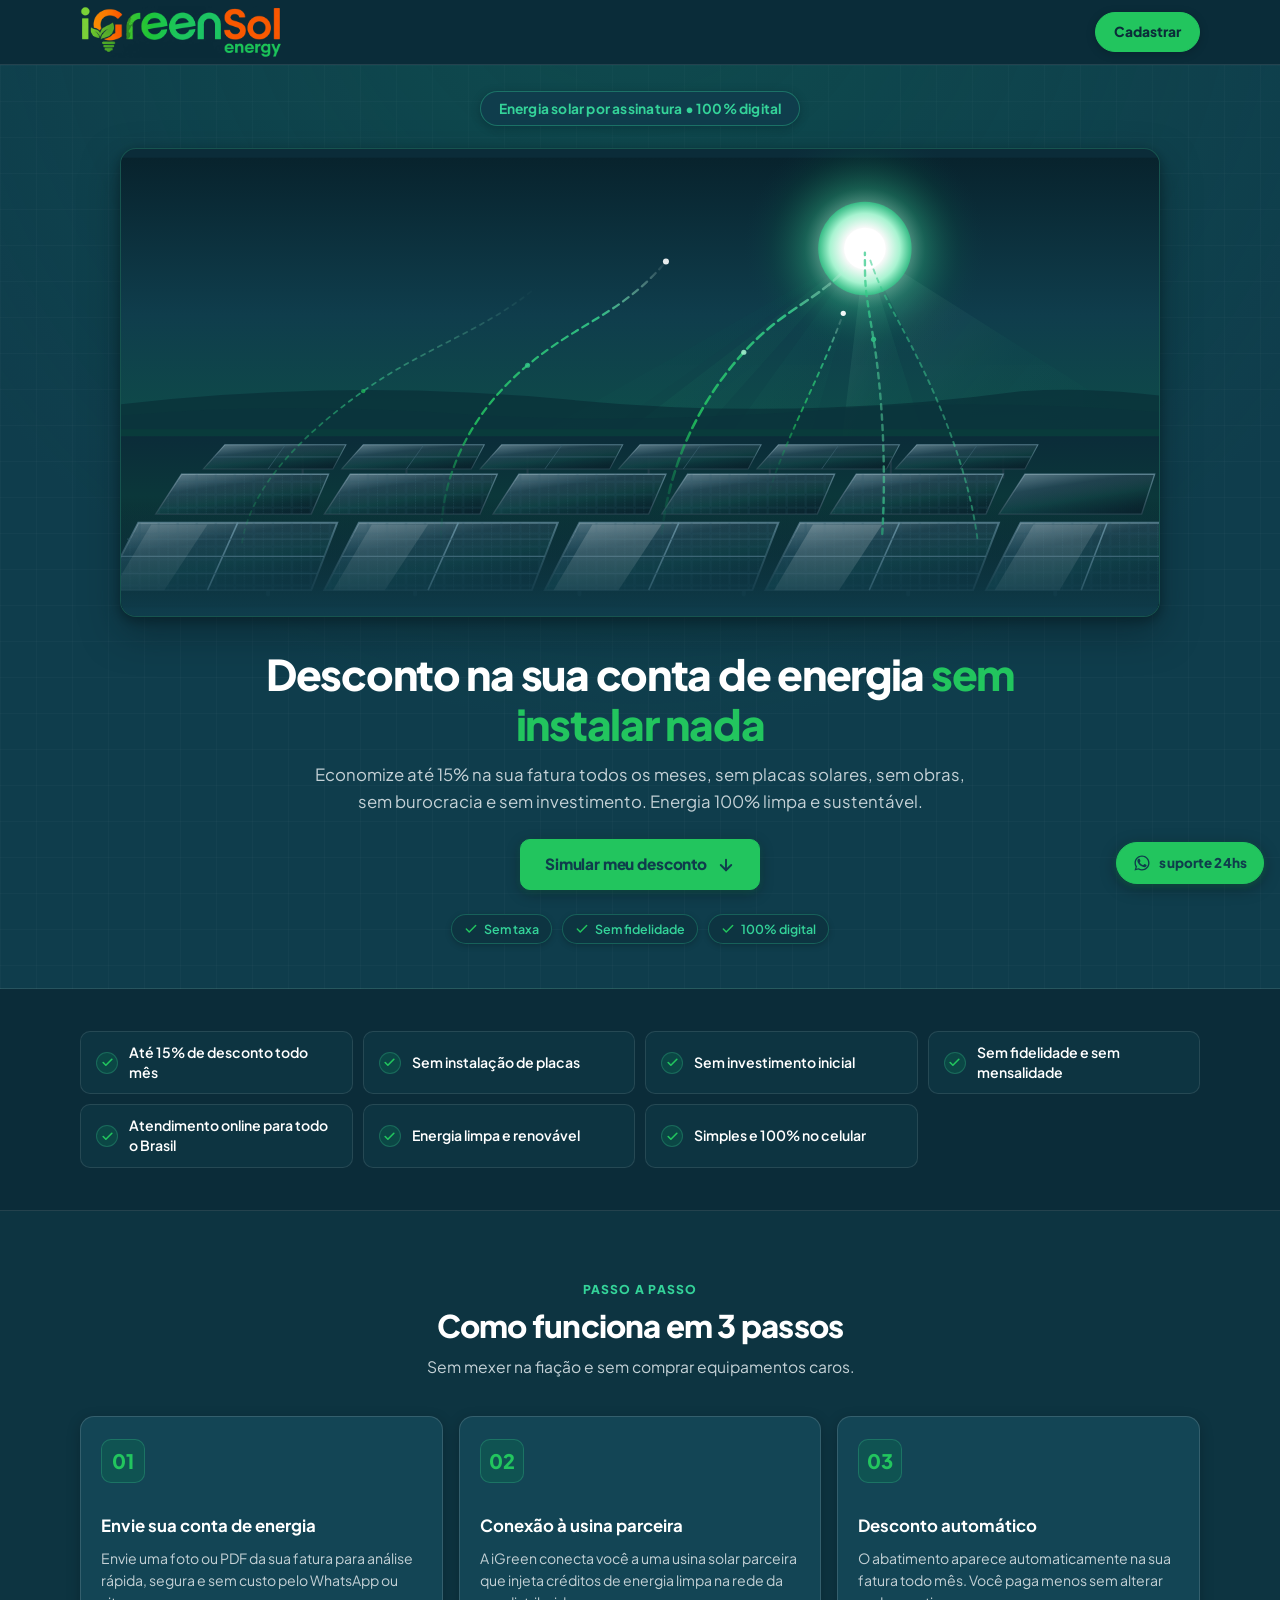
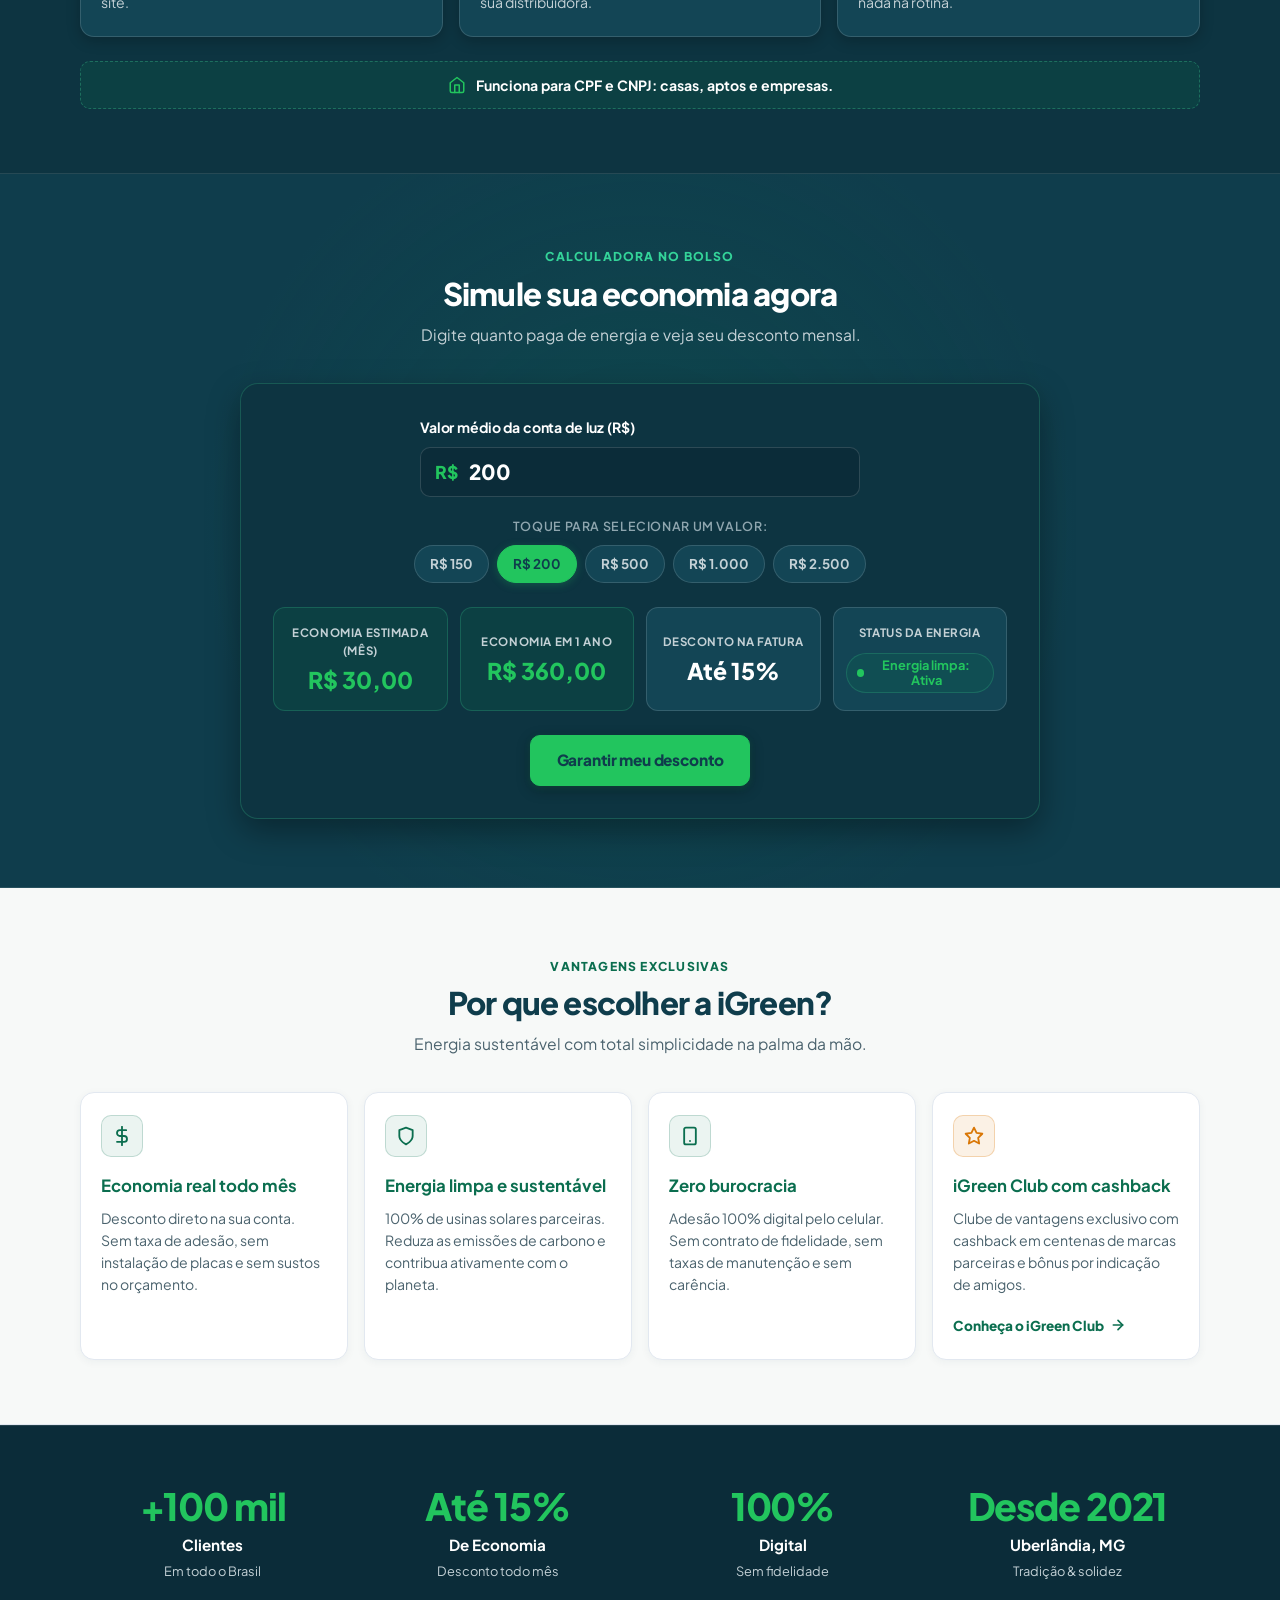
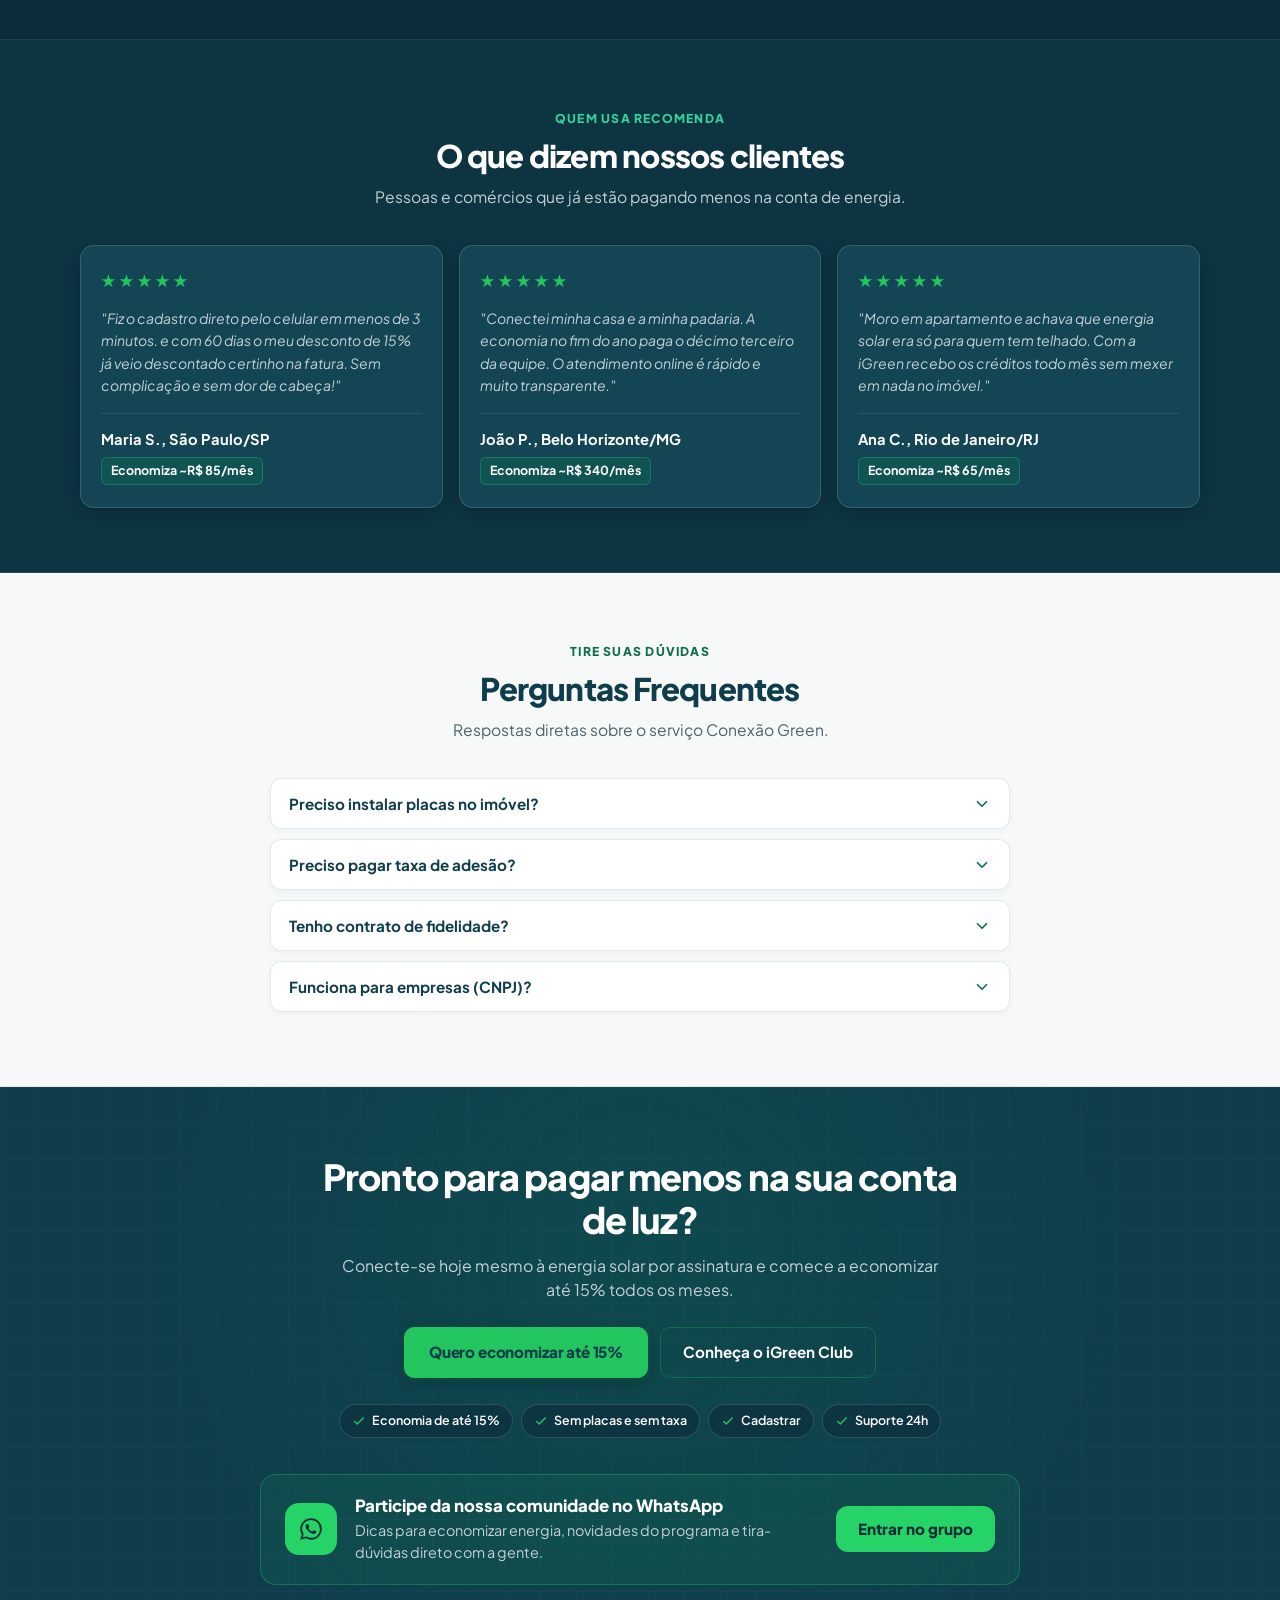
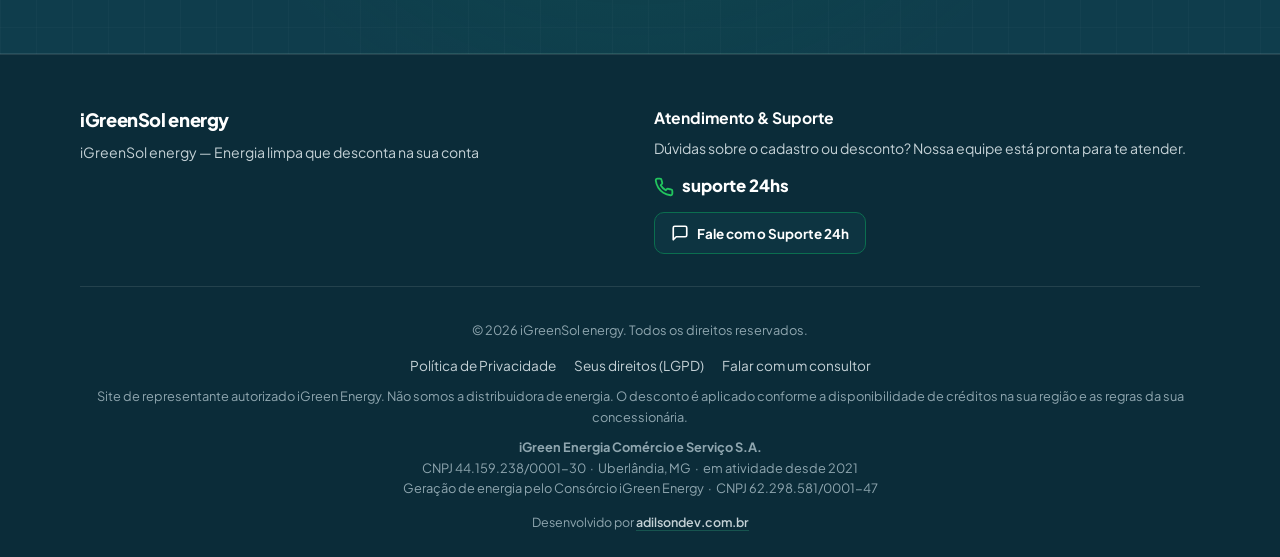
==== commit a6588423: "Adiciona convite para a comunidade no WhatsApp Bloco próprio no fim da seção de CTA final, separado " ====
--- a/index.html
+++ b/index.html
@@ -29,7 +29,7 @@
   <link rel="preconnect" href="https://fonts.googleapis.com">
   <link rel="preconnect" href="https://fonts.gstatic.com" crossorigin>
   <link rel="stylesheet" href="https://fonts.googleapis.com/css2?family=Plus+Jakarta+Sans:wght@400;500;600;700;800&display=swap">
-  <link rel="stylesheet" href="css/styles.css?v=2026091503">
+  <link rel="stylesheet" href="css/styles.css?v=2026091603">
 </head>
 <body>
 
@@ -38,7 +38,7 @@
     <div class="shell-container">
       <nav class="header-nav" aria-label="Navegação Principal">
         <a href="#" class="brand-logo">
-          <img src="assets/logo-dark.png?v=2026091503" width="583" height="150"
+          <img src="assets/logo-dark.png?v=2026091603" width="583" height="150"
                alt="iGreenSol energy" class="brand-img">
         </a>
 
@@ -762,7 +762,7 @@
         <p class="cta-final-desc">Conecte-se hoje mesmo à energia solar por assinatura e comece a economizar até 15% todos os meses.</p>
 
         <div class="cta-actions-row">
-          <a href="https://green.igreenenergy.com.br/?id=168451" target="_blank" rel="noopener" class="btn-gold" id="btn-final-save" data-open-modal data-modal-title="Quero Economizar até 15%" style="display: inline-flex; align-items: center; justify-content: center; text-decoration: none;">
+          <a href="https://green.igreenenergy.com.br/?id=168451" target="_blank" rel="noopener" class="btn-gold" id="btn-final-save" style="display: inline-flex; align-items: center; justify-content: center; text-decoration: none;">
             Quero economizar até 15%
           </a>
           <a href="https://club.igreenenergy.com.br/?ref=82a1be9c-392d-4364-9ffb-b93e64669b71" target="_blank" rel="noopener" class="btn-outline-white" id="btn-final-club" style="display: inline-flex; align-items: center; justify-content: center; text-decoration: none;">
@@ -788,6 +788,26 @@
             Suporte 24h
           </a>
         </div>
+
+        <!-- Convite para o grupo do WhatsApp. Link sem os parâmetros de
+             compartilhamento (?s=sh&p=i...), que só servem ao app de origem. -->
+        <aside class="community-card">
+          <div class="community-icon" aria-hidden="true">
+            <svg width="26" height="26" viewBox="0 0 24 24" fill="currentColor">
+              <path d="M12.04 2c-5.46 0-9.91 4.45-9.91 9.91 0 1.75.46 3.45 1.32 4.95L2.05 22l5.25-1.38a9.87 9.87 0 0 0 4.74 1.21h.01c5.46 0 9.91-4.45 9.91-9.91 0-2.65-1.03-5.14-2.9-7.01A9.82 9.82 0 0 0 12.04 2zm0 18.15h-.01a8.2 8.2 0 0 1-4.18-1.15l-.3-.18-3.12.82.83-3.04-.2-.31a8.18 8.18 0 0 1-1.26-4.38c0-4.54 3.7-8.23 8.24-8.23 2.2 0 4.27.86 5.82 2.42a8.18 8.18 0 0 1 2.41 5.82c0 4.54-3.69 8.23-8.23 8.23zm4.52-6.16c-.25-.12-1.47-.72-1.69-.81-.23-.08-.39-.12-.56.13-.16.24-.64.8-.79.97-.14.16-.29.18-.54.06-.25-.12-1.05-.39-1.99-1.23-.74-.66-1.23-1.47-1.38-1.72-.14-.25-.01-.38.11-.5.11-.11.25-.29.37-.43.13-.15.17-.25.25-.41.08-.17.04-.31-.02-.43-.06-.12-.56-1.34-.76-1.84-.2-.48-.4-.42-.56-.43h-.48c-.16 0-.43.06-.65.31-.22.25-.85.84-.85 2.04s.87 2.37 1 2.53c.12.16 1.71 2.61 4.15 3.66.58.25 1.03.4 1.38.51.58.19 1.11.16 1.53.1.47-.07 1.47-.6 1.67-1.18.21-.58.21-1.07.15-1.18-.06-.11-.22-.17-.47-.29z"/>
+            </svg>
+          </div>
+          <div class="community-text">
+            <h3 class="community-title">Participe da nossa comunidade no WhatsApp</h3>
+            <p class="community-desc">
+              Dicas para economizar energia, novidades do programa e tira-dúvidas direto com a gente.
+            </p>
+          </div>
+          <a href="https://chat.whatsapp.com/EjrwX4qF1PsDEGBXhNkyb3" target="_blank" rel="noopener"
+             class="community-btn" id="btn-comunidade">
+            Entrar no grupo
+          </a>
+        </aside>
       </div>
     </section>
   </main>
@@ -851,6 +871,14 @@
   </footer>
 
   <!-- Botão Flutuante de WhatsApp / Suporte 24h -->
+  <!-- Barra fixa de conversão, só no celular. No desktop o CTA continua no header. -->
+  <div class="mobile-cta-bar">
+    <a href="https://green.igreenenergy.com.br/?id=168451" target="_blank" rel="noopener"
+       class="mobile-cta-btn" id="btn-mobile-cadastrar">
+      Cadastrar
+    </a>
+  </div>
+
   <a href="https://wa.me/5533997315900" target="_blank" rel="noopener" class="floating-whatsapp" aria-label="Suporte WhatsApp 24 horas">
     <span class="wa-icon" aria-hidden="true">
       <svg width="22" height="22" viewBox="0 0 24 24" fill="currentColor">
@@ -925,6 +953,6 @@
     </svg>
     <span id="toast-text">Tudo pronto! Entraremos em contato via WhatsApp.</span>
   </div>
-  <script src="js/main.js?v=2026091503"></script>
+  <script src="js/main.js?v=2026091603"></script>
 </body>
 </html>
--- a/css/styles.css
+++ b/css/styles.css
@@ -1423,9 +1423,6 @@
     height: auto;
     padding: 6px 0;
   }
-  .brand-logo {
-    font-size: clamp(1.125rem, 4.8vw, 1.25rem);
-  }
   .calculator-box {
     padding: 24px 16px;
   }
@@ -1965,3 +1962,200 @@
   0%, 100% { opacity: 0.65; }
   50%      { opacity: 1; }
 }
+
+/* -------------------------------------------------------------------
+   Telas muito estreitas (iPhone SE e Androids antigos, 320-400px)
+   ------------------------------------------------------------------- */
+
+/* Os três selos do hero ficam em linha única forçada por flex-wrap: nowrap.
+   Como cada um também tem white-space: nowrap, abaixo de ~360px eles não
+   encolhem sem que o texto vaze para fora da pílula. Aqui a quebra é liberada
+   e eles passam a ocupar duas linhas centradas. */
+@media (max-width: 400px) {
+  .hero-badges-grid {
+    flex-wrap: wrap;
+  }
+}
+
+@media (max-width: 360px) {
+  /* Valores como "R$ 1.800,00" não cabem em duas colunas nesta largura e
+     quebram no meio. Uma coluna só mantém o número inteiro numa linha. */
+  .calc-results-grid {
+    grid-template-columns: 1fr;
+  }
+
+  /* Evita que qualquer palavra longa force rolagem horizontal. */
+  .res-value,
+  .stat-number,
+  .section-title,
+  .hero-title {
+    overflow-wrap: break-word;
+  }
+}
+
+/* ===================================================================
+   BARRA FIXA DE CONVERSÃO (somente celular)
+   No desktop o CTA continua no header; no celular ele sai de lá e vira
+   esta barra, que fica sempre visível.
+   =================================================================== */
+
+/* Escondida por padrão: só existe abaixo de 640px. */
+.mobile-cta-bar {
+  display: none;
+}
+
+@media (max-width: 640px) {
+  .mobile-cta-bar {
+    display: block;
+    position: fixed;
+    left: 0;
+    right: 0;
+    bottom: 0;
+    z-index: 96;
+    padding: 10px 16px calc(10px + env(safe-area-inset-bottom, 0px));
+    background: rgba(11, 44, 57, 0.96);
+    backdrop-filter: blur(12px);
+    -webkit-backdrop-filter: blur(12px);
+    border-top: 1px solid var(--border-dark-subtle);
+  }
+
+  .mobile-cta-btn {
+    display: flex;
+    align-items: center;
+    justify-content: center;
+    width: 100%;
+    min-height: 50px;
+    background: var(--brand-accent);
+    color: #0B2C39;
+    font-family: inherit;
+    font-size: 1rem;
+    font-weight: 800;
+    text-decoration: none;
+    border-radius: 12px;
+    transition: background-color 0.2s ease, transform 0.15s ease;
+  }
+
+  .mobile-cta-btn:active {
+    transform: scale(0.99);
+  }
+
+  .mobile-cta-btn:focus-visible {
+    outline: 3px solid var(--text-white);
+    outline-offset: 3px;
+  }
+
+  /* O CTA do header sai de cena: a barra assume o papel dele. */
+  .btn-nav-cadastrar {
+    display: none !important;
+  }
+
+  /* Com o botão fora, a logo fica sozinha e pode respirar mais. */
+  .brand-img {
+    height: 42px;
+  }
+
+  /* A barra cobriria o fim da página; este espaço devolve a rolagem. */
+  body {
+    padding-bottom: calc(72px + env(safe-area-inset-bottom, 0px));
+  }
+
+  /* WhatsApp e toast sobem para não ficarem atrás da barra. */
+  .floating-whatsapp {
+    bottom: calc(84px + env(safe-area-inset-bottom, 0px));
+  }
+
+  .toast-notice {
+    bottom: calc(146px + env(safe-area-inset-bottom, 0px));
+  }
+}
+
+/* ===================================================================
+   CONVITE PARA A COMUNIDADE NO WHATSAPP
+   =================================================================== */
+.community-card {
+  display: flex;
+  align-items: center;
+  gap: 18px;
+  max-width: 760px;
+  margin: 36px auto 0;
+  padding: 20px 24px;
+  background: rgba(37, 211, 102, 0.08);
+  border: 1px solid rgba(37, 211, 102, 0.3);
+  border-radius: 16px;
+  text-align: left;
+}
+
+.community-icon {
+  display: flex;
+  align-items: center;
+  justify-content: center;
+  flex-shrink: 0;
+  width: 52px;
+  height: 52px;
+  border-radius: 14px;
+  background: #25D366;
+  color: #0B2C39;
+}
+
+.community-text {
+  flex: 1;
+  min-width: 0;
+}
+
+.community-title {
+  font-size: 1.05rem;
+  font-weight: 800;
+  color: var(--text-white);
+  margin: 0 0 4px;
+  line-height: 1.3;
+}
+
+.community-desc {
+  font-size: 0.9rem;
+  color: var(--text-gray);
+  margin: 0;
+  line-height: 1.5;
+}
+
+.community-btn {
+  display: inline-flex;
+  align-items: center;
+  justify-content: center;
+  flex-shrink: 0;
+  min-height: 46px;
+  padding: 0 22px;
+  background: #25D366;
+  color: #0B2C39;
+  font-family: inherit;
+  font-size: 0.95rem;
+  font-weight: 800;
+  text-decoration: none;
+  white-space: nowrap;
+  border-radius: 12px;
+  transition: background-color 0.2s ease, transform 0.2s ease;
+}
+
+.community-btn:hover {
+  background: #1EBE5A;
+  transform: translateY(-1px);
+}
+
+.community-btn:focus-visible {
+  outline: 3px solid var(--text-white);
+  outline-offset: 3px;
+}
+
+/* No celular o cartão empilha e o botão ocupa a largura toda. */
+@media (max-width: 640px) {
+  .community-card {
+    flex-direction: column;
+    align-items: center;
+    text-align: center;
+    gap: 14px;
+    padding: 22px 18px;
+  }
+
+  .community-btn {
+    width: 100%;
+  }
+}
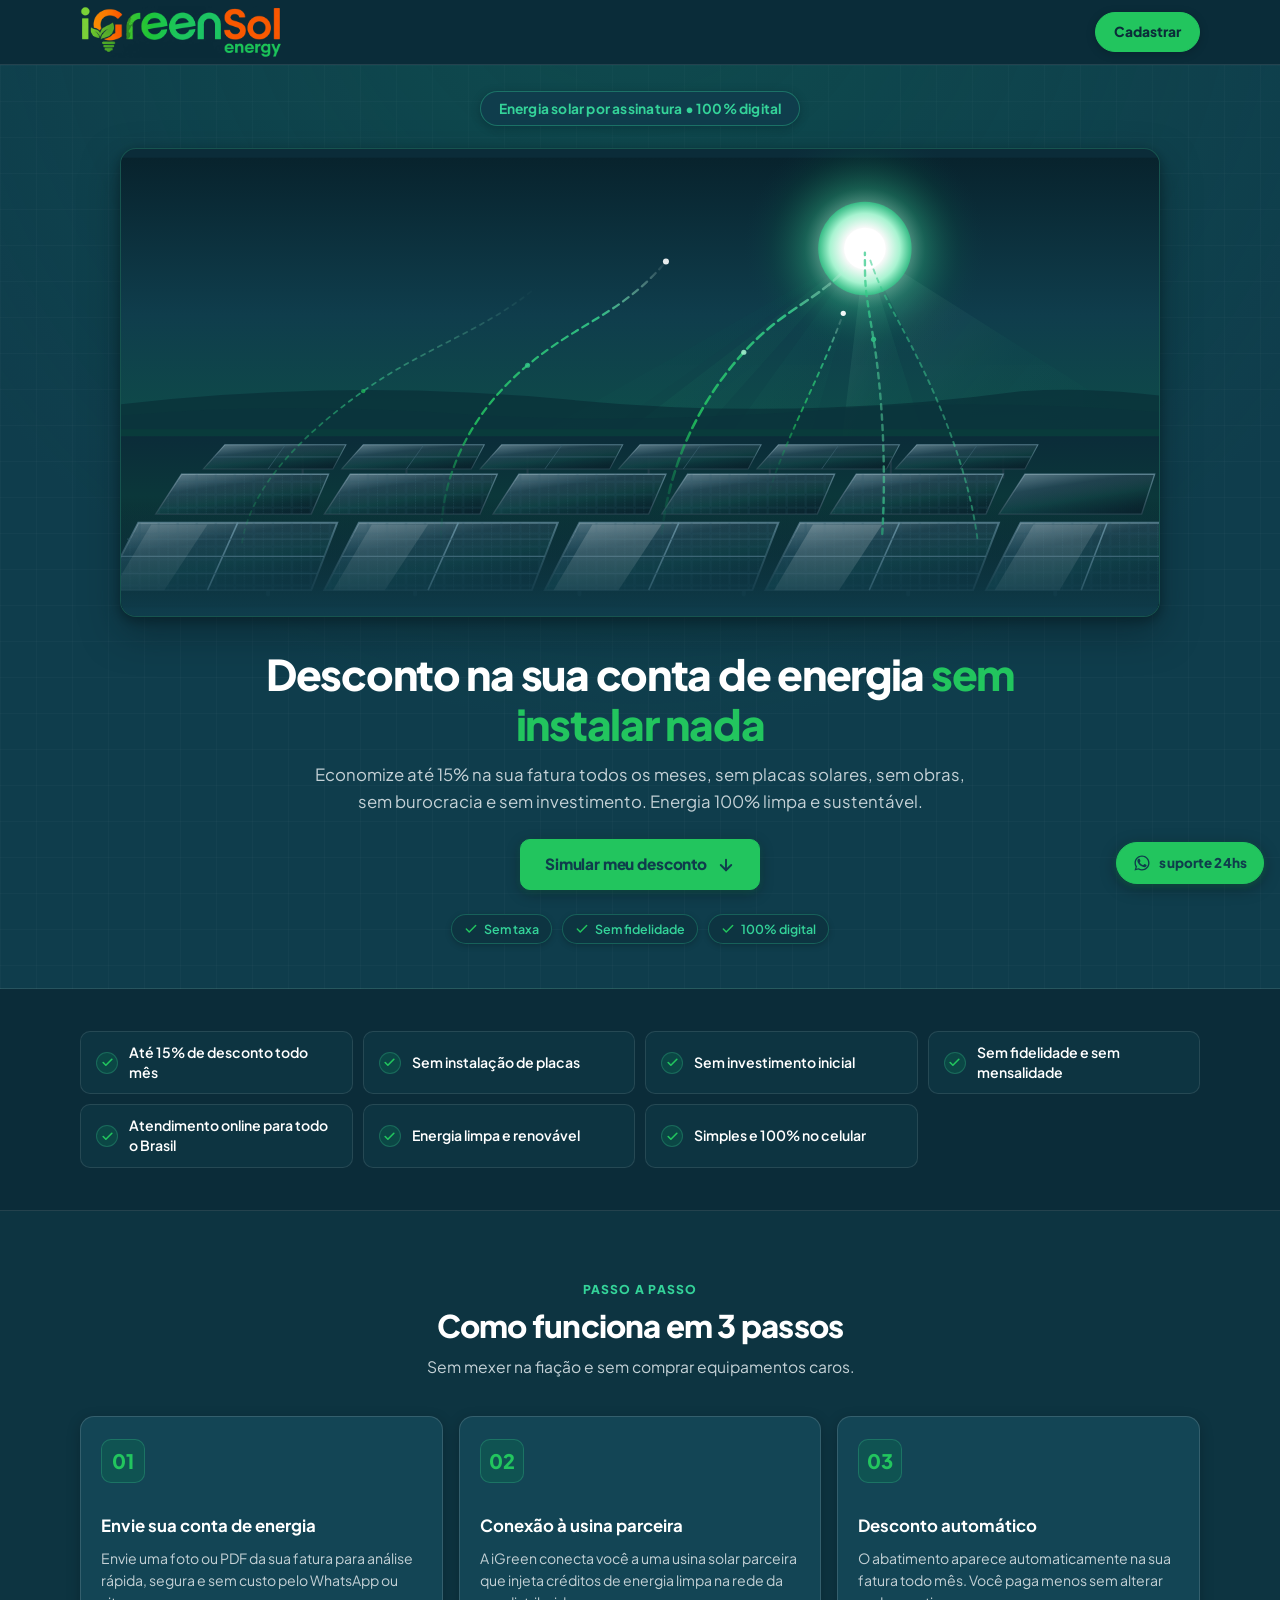
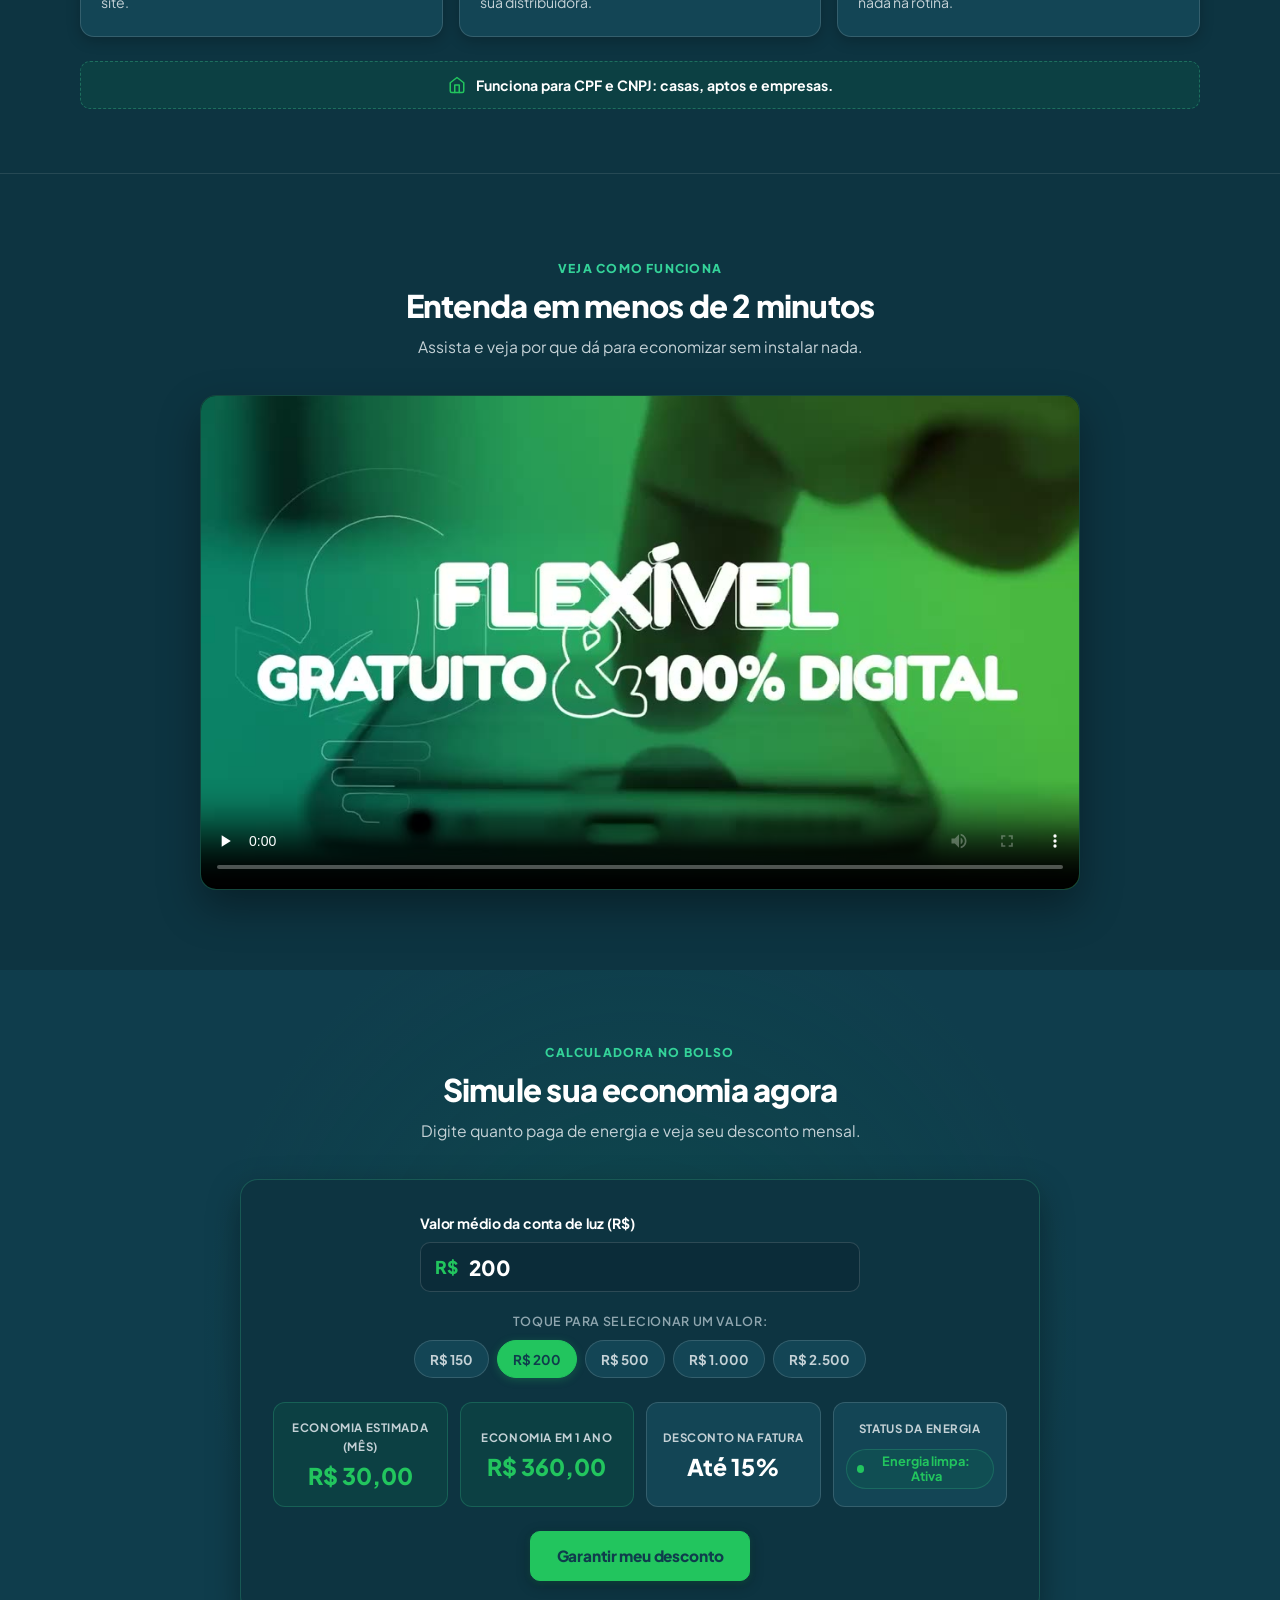
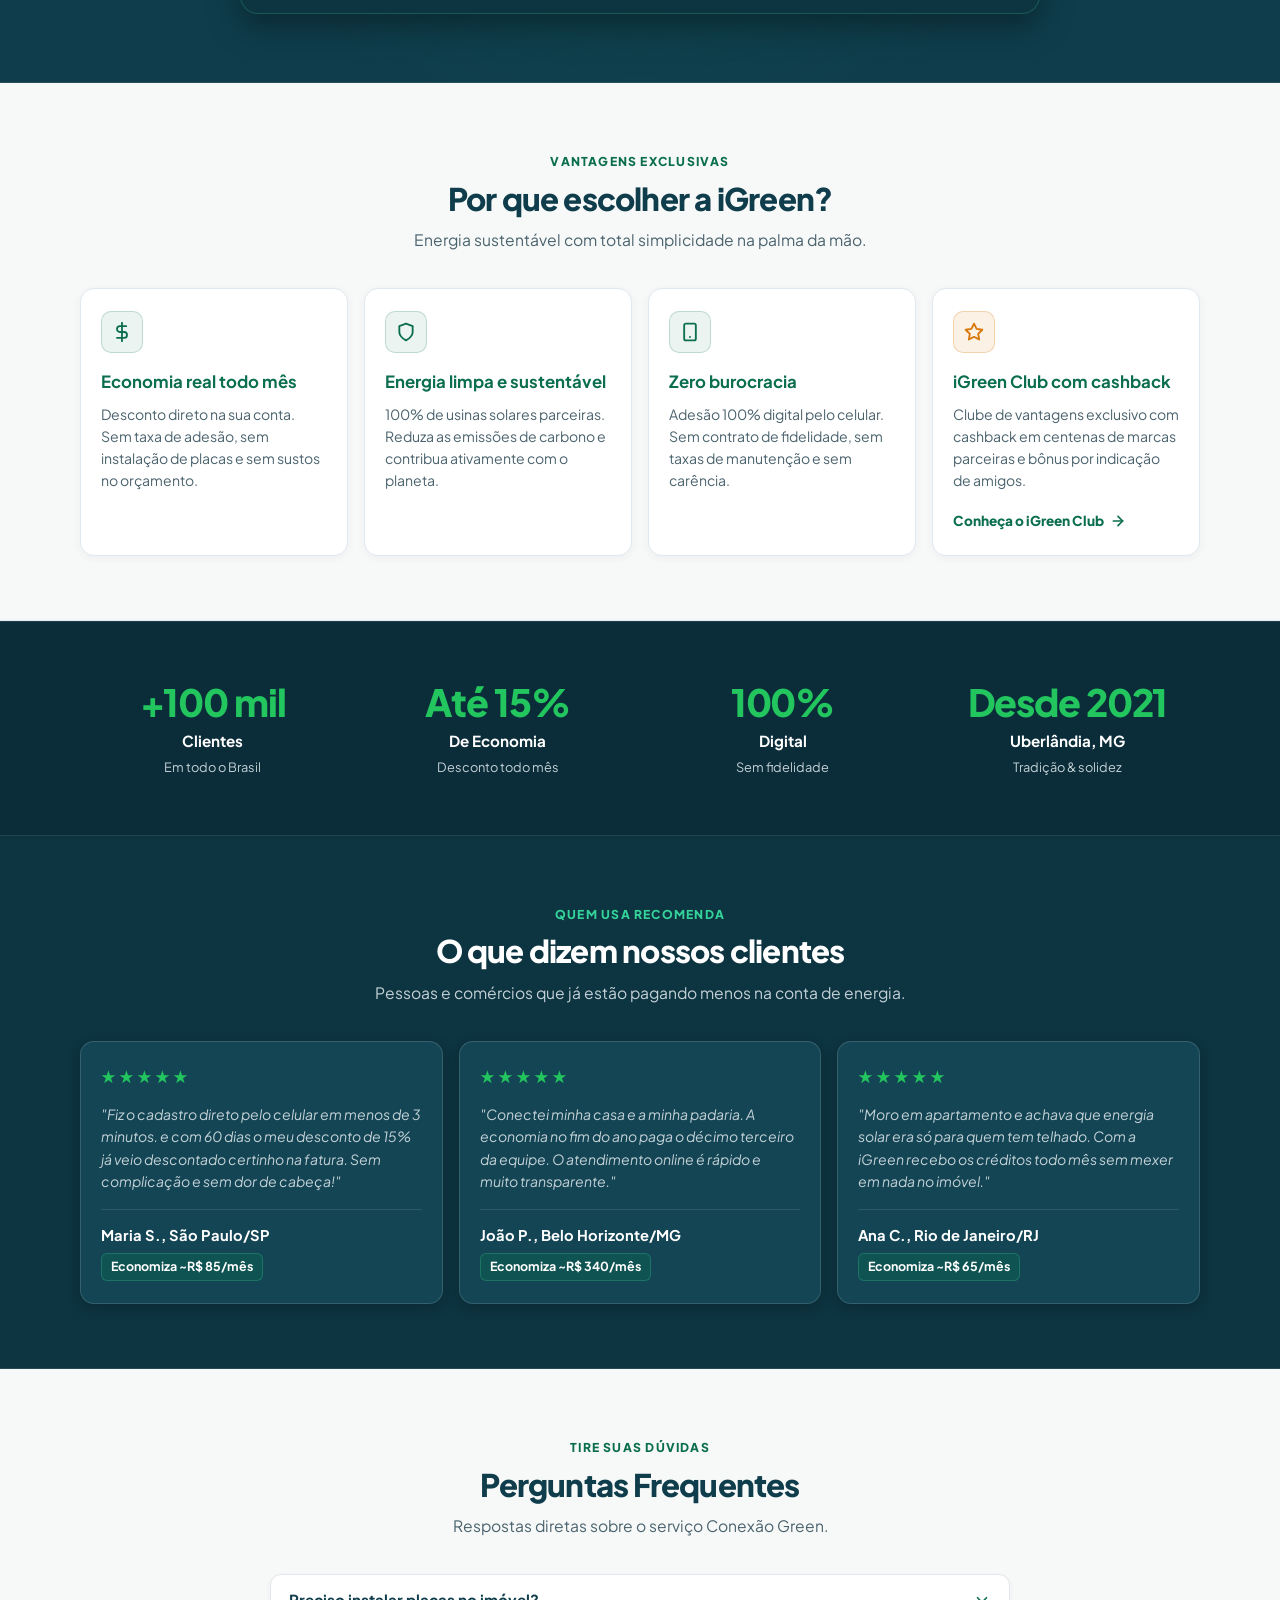
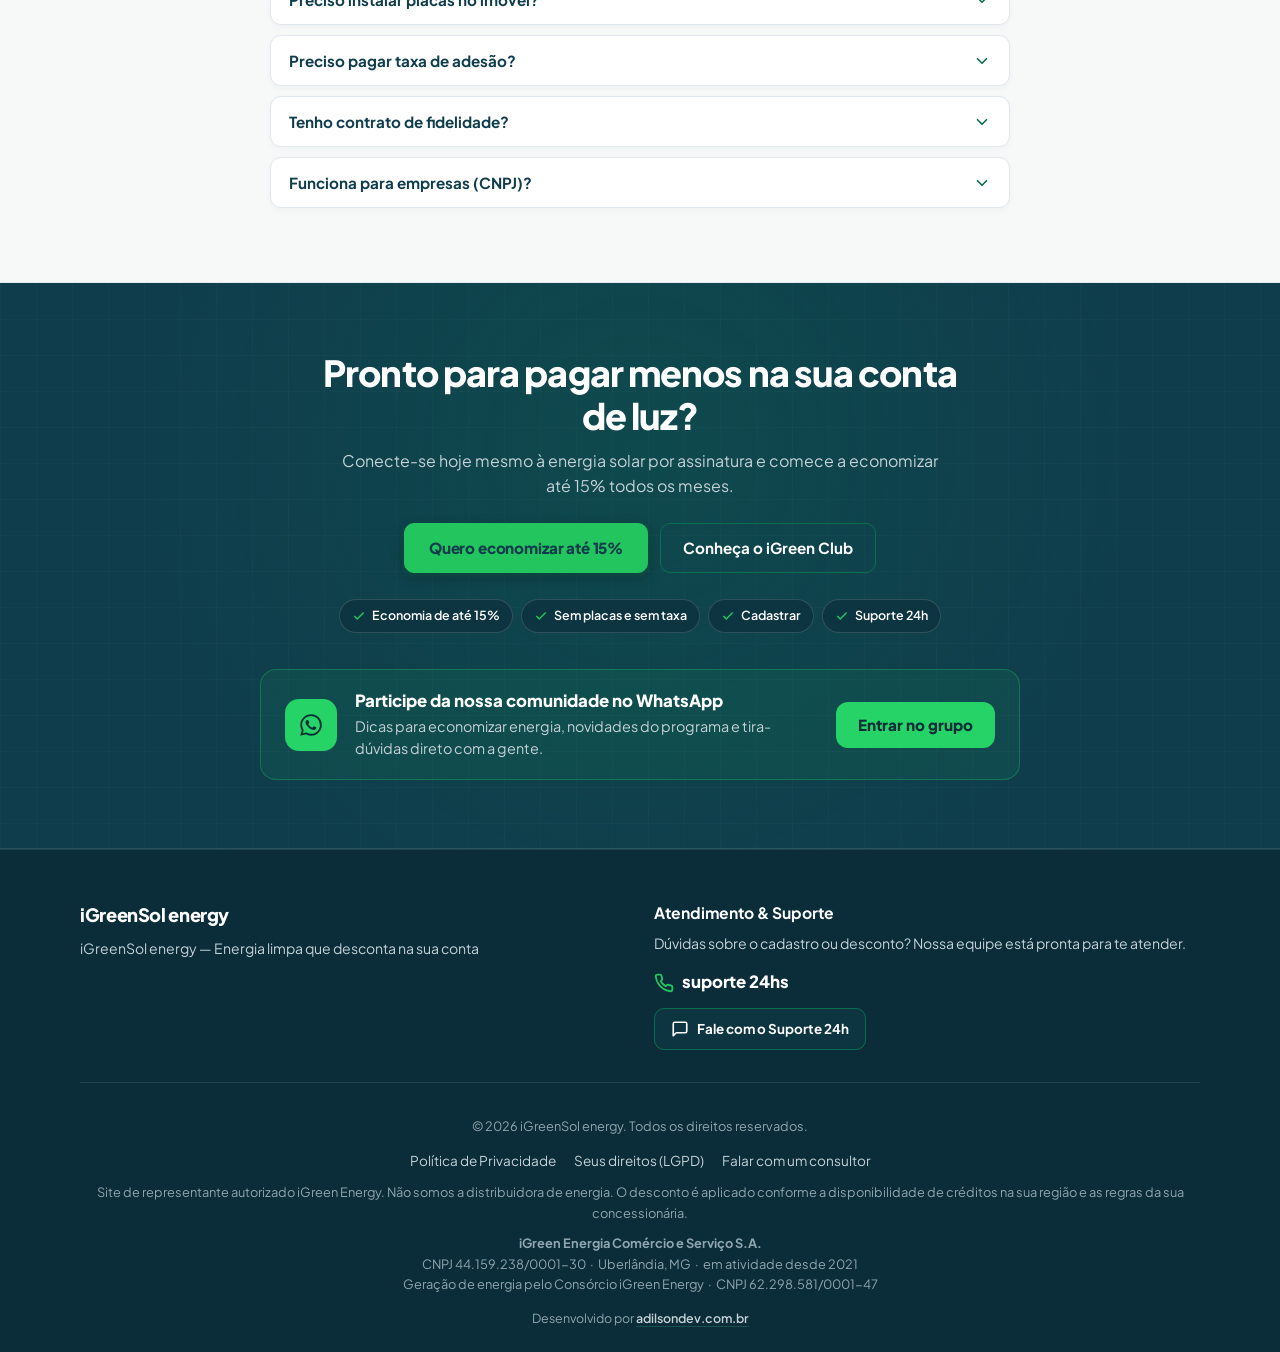
==== commit 6f93e66b: "Adiciona o vídeo institucional, hospedado no próprio servidor Vídeo colocado depois de "Como funcion" ====
--- a/index.html
+++ b/index.html
@@ -29,7 +29,7 @@
   <link rel="preconnect" href="https://fonts.googleapis.com">
   <link rel="preconnect" href="https://fonts.gstatic.com" crossorigin>
   <link rel="stylesheet" href="https://fonts.googleapis.com/css2?family=Plus+Jakarta+Sans:wght@400;500;600;700;800&display=swap">
-  <link rel="stylesheet" href="css/styles.css?v=2026091603">
+  <link rel="stylesheet" href="css/styles.css?v=2026091604">
 </head>
 <body>
 
@@ -38,7 +38,7 @@
     <div class="shell-container">
       <nav class="header-nav" aria-label="Navegação Principal">
         <a href="#" class="brand-logo">
-          <img src="assets/logo-dark.png?v=2026091603" width="583" height="150"
+          <img src="assets/logo-dark.png?v=2026091604" width="583" height="150"
                alt="iGreenSol energy" class="brand-img">
         </a>
 
@@ -470,6 +470,34 @@
             <polyline points="9 22 9 12 15 12 15 22"></polyline>
           </svg>
           <span>Funciona para CPF e CNPJ: casas, aptos e empresas.</span>
+        </div>
+      </div>
+    </section>
+
+    <!-- VÍDEO -->
+    <section class="video-section">
+      <div class="shell-container">
+        <div class="section-head reveal">
+          <span class="section-tag">Veja como funciona</span>
+          <h2 class="section-title">Entenda em menos de 2 minutos</h2>
+          <p class="section-desc">Assista e veja por que dá para economizar sem instalar nada.</p>
+        </div>
+
+        <!-- preload="none" evita baixar os 7,7 MB de quem nunca dá play.
+             O poster carrega no lugar e o vídeo só é buscado ao clicar. -->
+        <div class="video-frame reveal">
+          <video
+            id="video-institucional"
+            class="video-player"
+            controls
+            preload="none"
+            playsinline
+            poster="assets/igreen-capa.jpg?v=2026091604"
+            width="1024" height="576">
+            <source src="assets/igreen.mp4?v=2026091604" type="video/mp4">
+            Seu navegador não consegue exibir este vídeo.
+            <a href="assets/igreen.mp4">Baixe o arquivo</a> para assistir.
+          </video>
         </div>
       </div>
     </section>
@@ -953,6 +981,6 @@
     </svg>
     <span id="toast-text">Tudo pronto! Entraremos em contato via WhatsApp.</span>
   </div>
-  <script src="js/main.js?v=2026091603"></script>
+  <script src="js/main.js?v=2026091604"></script>
 </body>
 </html>
--- a/css/styles.css
+++ b/css/styles.css
@@ -2159,3 +2159,36 @@
     width: 100%;
   }
 }
+
+/* ===================================================================
+   SEÇÃO DE VÍDEO
+   =================================================================== */
+.video-section {
+  padding: clamp(48px, 7vw, 80px) 0;
+  background: var(--bg-dark-surface);
+}
+
+.video-frame {
+  max-width: 880px;
+  margin: 0 auto;
+  border-radius: 16px;
+  overflow: hidden;
+  border: 1px solid var(--border-emerald);
+  box-shadow: 0 18px 40px rgba(0, 0, 0, 0.35);
+  /* Reserva a altura antes do vídeo carregar, para a página não "pular". */
+  aspect-ratio: 16 / 9;
+  background: #06181E;
+}
+
+.video-player {
+  display: block;
+  width: 100%;
+  height: 100%;
+  object-fit: cover;
+}
+
+@media (max-width: 640px) {
+  .video-frame {
+    border-radius: 12px;
+  }
+}
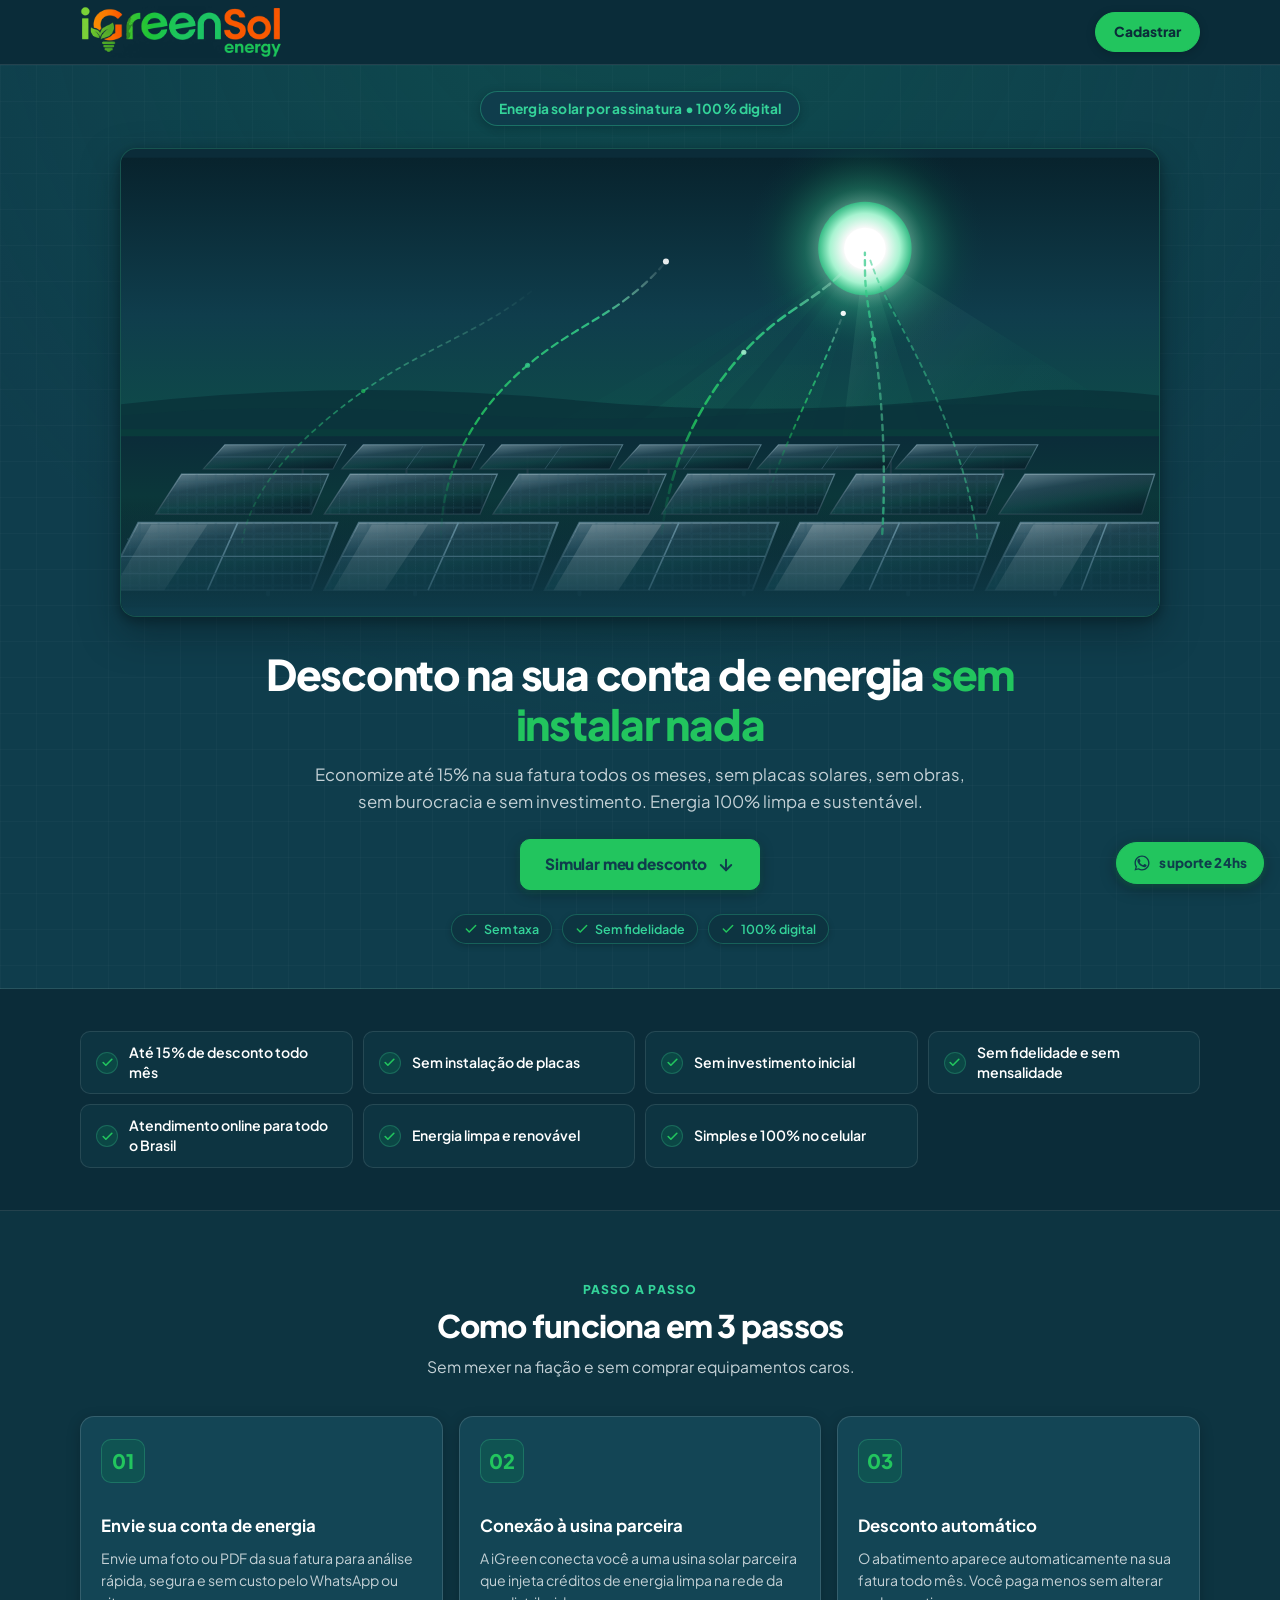
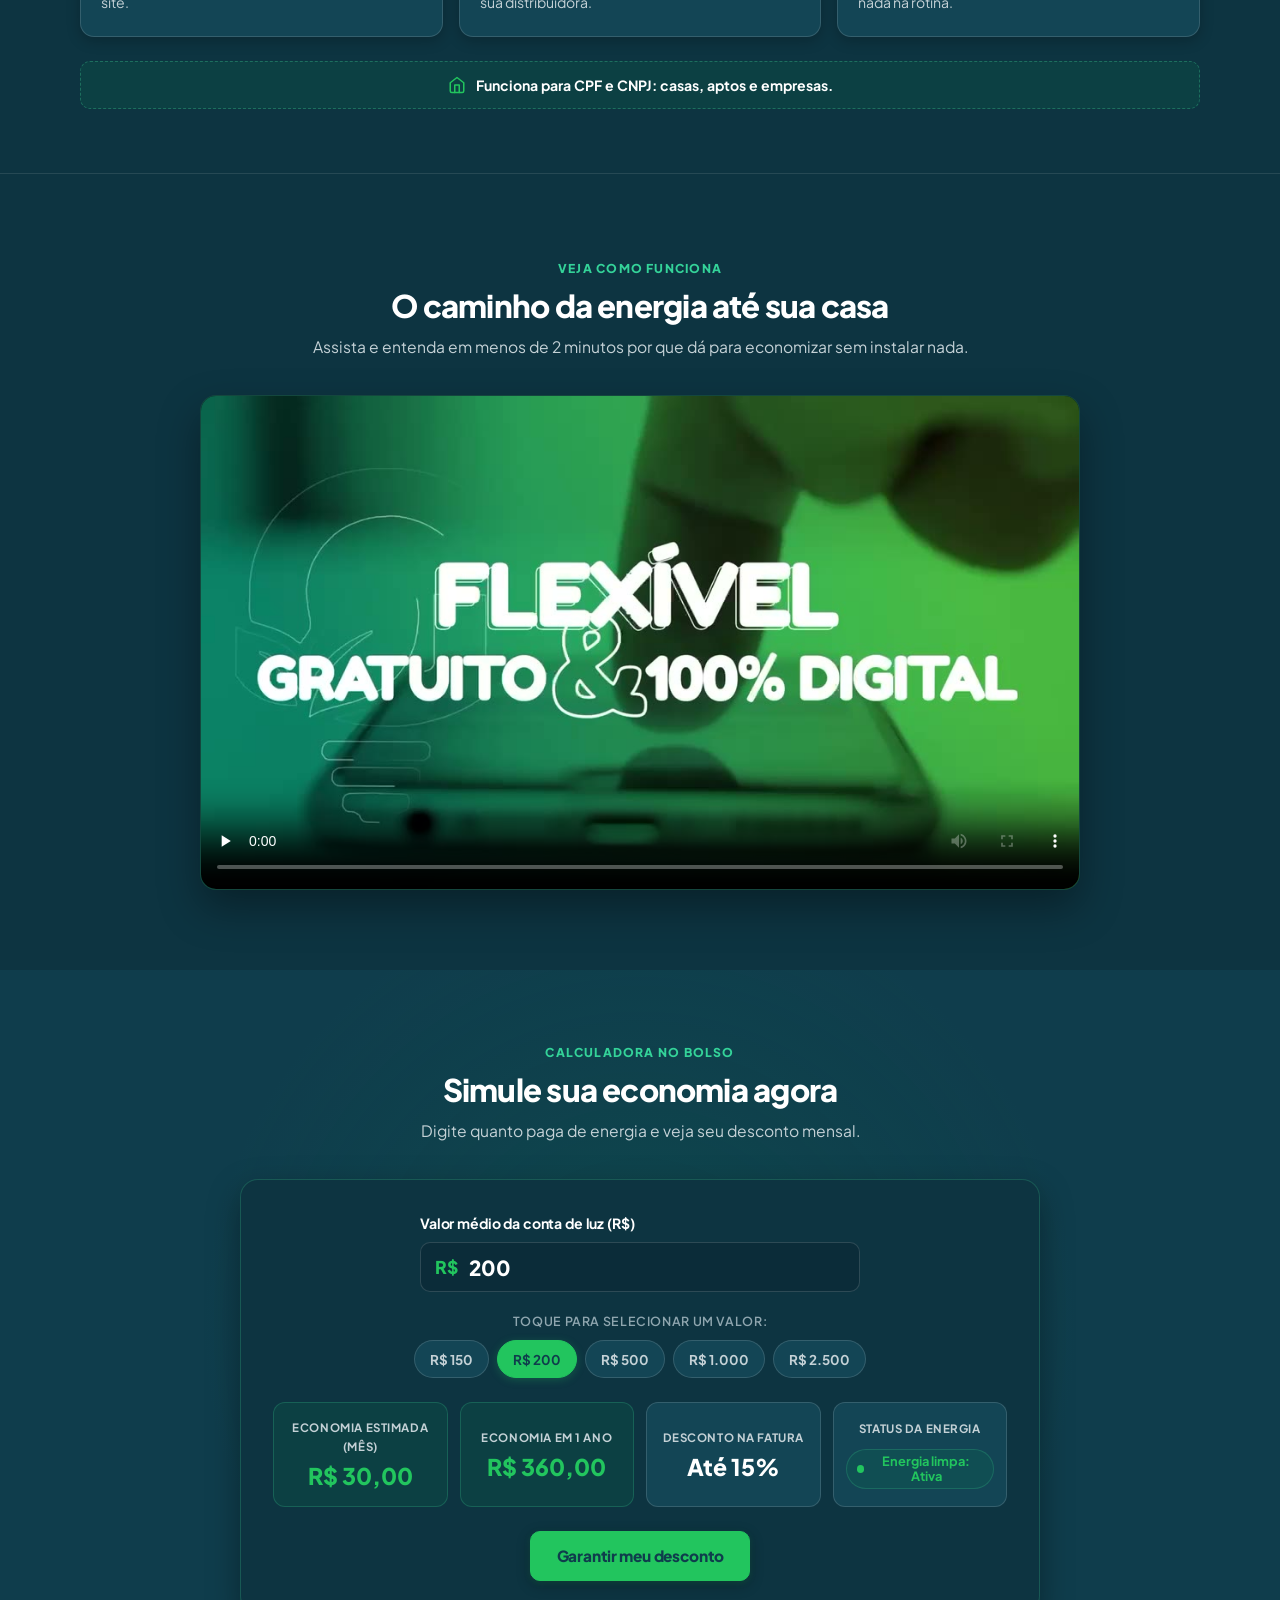
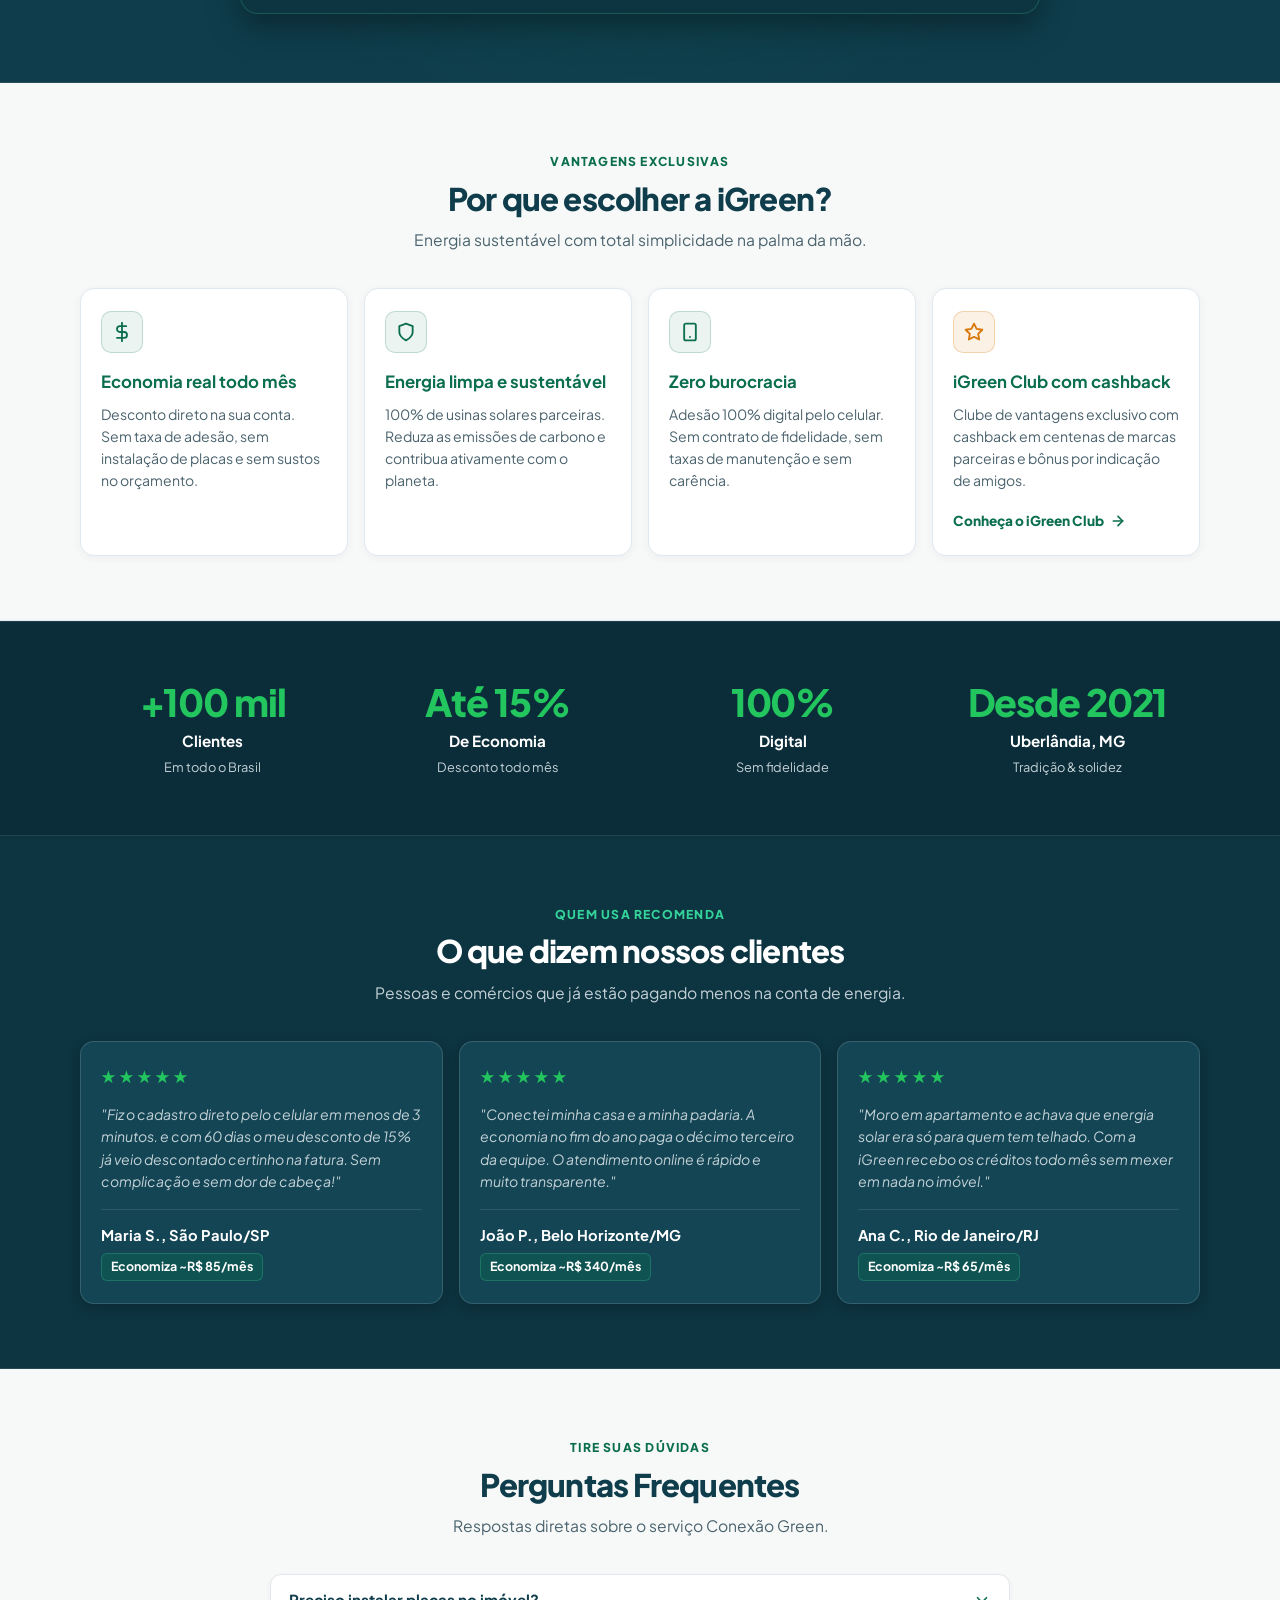
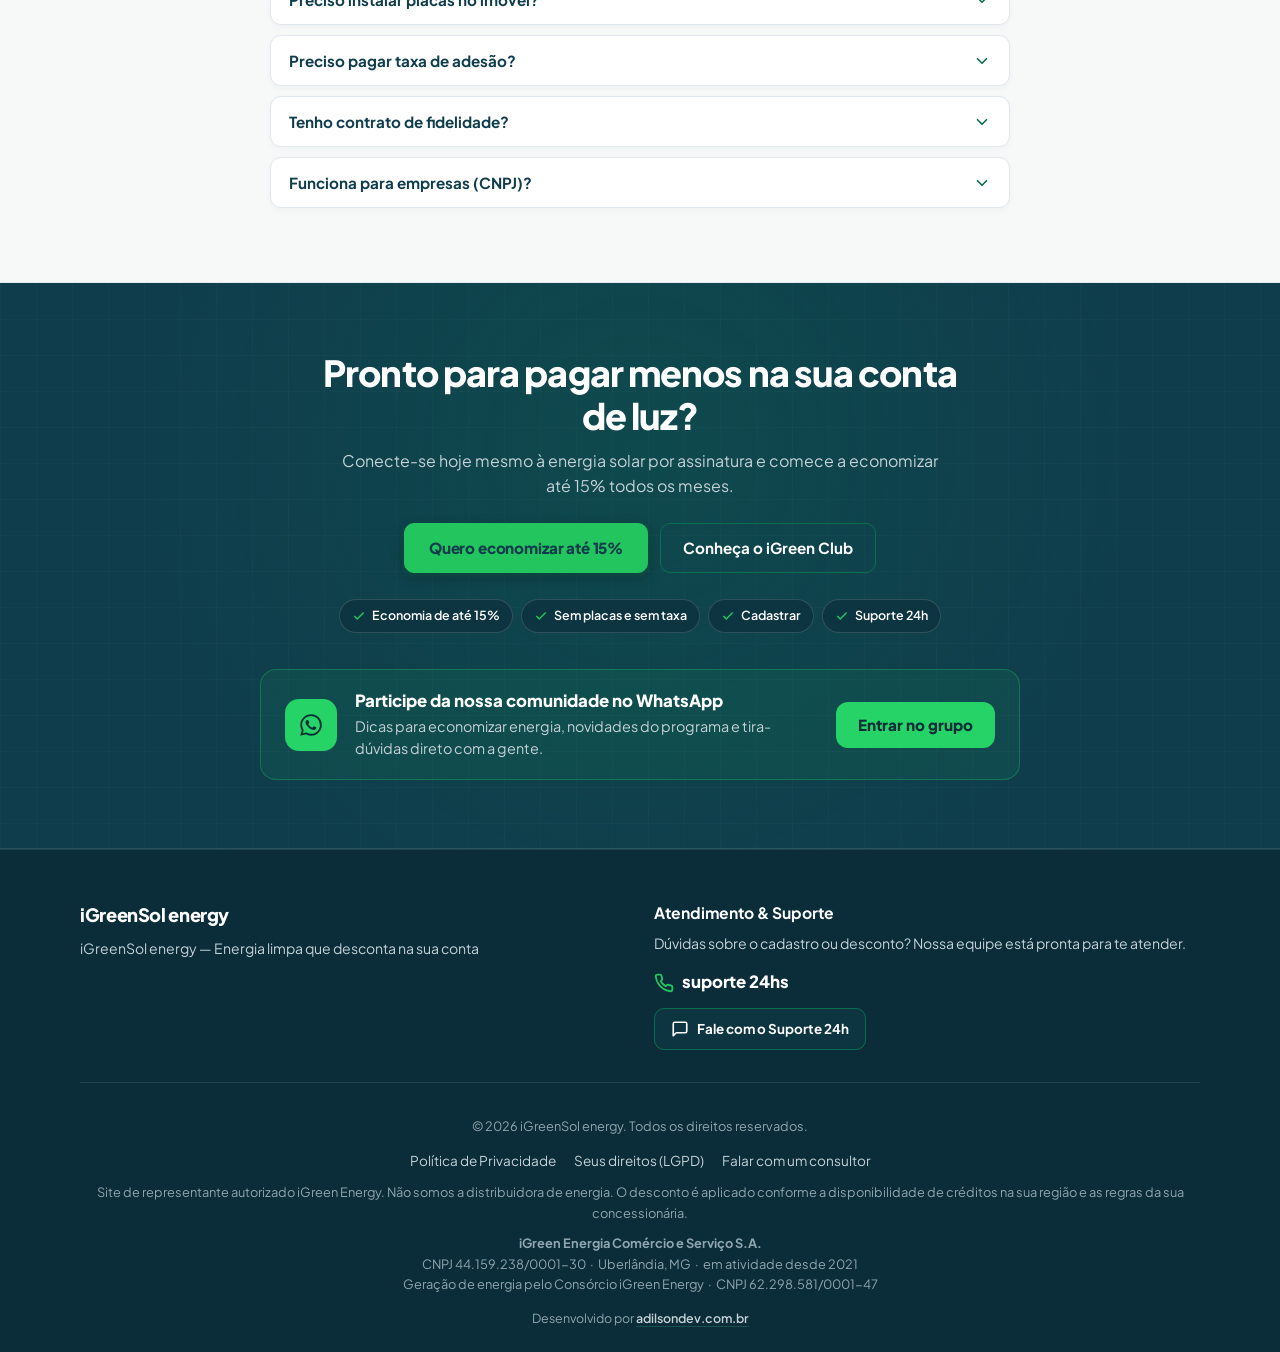
==== commit 1387aef6: "Ajusta o título acima do vídeo O título passa a ser "O caminho da energia até sua casa", que descrev" ====
--- a/index.html
+++ b/index.html
@@ -29,7 +29,7 @@
   <link rel="preconnect" href="https://fonts.googleapis.com">
   <link rel="preconnect" href="https://fonts.gstatic.com" crossorigin>
   <link rel="stylesheet" href="https://fonts.googleapis.com/css2?family=Plus+Jakarta+Sans:wght@400;500;600;700;800&display=swap">
-  <link rel="stylesheet" href="css/styles.css?v=2026091604">
+  <link rel="stylesheet" href="css/styles.css?v=2026091605">
 </head>
 <body>
 
@@ -38,7 +38,7 @@
     <div class="shell-container">
       <nav class="header-nav" aria-label="Navegação Principal">
         <a href="#" class="brand-logo">
-          <img src="assets/logo-dark.png?v=2026091604" width="583" height="150"
+          <img src="assets/logo-dark.png?v=2026091605" width="583" height="150"
                alt="iGreenSol energy" class="brand-img">
         </a>
 
@@ -479,8 +479,8 @@
       <div class="shell-container">
         <div class="section-head reveal">
           <span class="section-tag">Veja como funciona</span>
-          <h2 class="section-title">Entenda em menos de 2 minutos</h2>
-          <p class="section-desc">Assista e veja por que dá para economizar sem instalar nada.</p>
+          <h2 class="section-title">O caminho da energia até sua casa</h2>
+          <p class="section-desc">Assista e entenda em menos de 2 minutos por que dá para economizar sem instalar nada.</p>
         </div>
 
         <!-- preload="none" evita baixar os 7,7 MB de quem nunca dá play.
@@ -492,9 +492,9 @@
             controls
             preload="none"
             playsinline
-            poster="assets/igreen-capa.jpg?v=2026091604"
+            poster="assets/igreen-capa.jpg?v=2026091605"
             width="1024" height="576">
-            <source src="assets/igreen.mp4?v=2026091604" type="video/mp4">
+            <source src="assets/igreen.mp4?v=2026091605" type="video/mp4">
             Seu navegador não consegue exibir este vídeo.
             <a href="assets/igreen.mp4">Baixe o arquivo</a> para assistir.
           </video>
@@ -981,6 +981,6 @@
     </svg>
     <span id="toast-text">Tudo pronto! Entraremos em contato via WhatsApp.</span>
   </div>
-  <script src="js/main.js?v=2026091604"></script>
+  <script src="js/main.js?v=2026091605"></script>
 </body>
 </html>
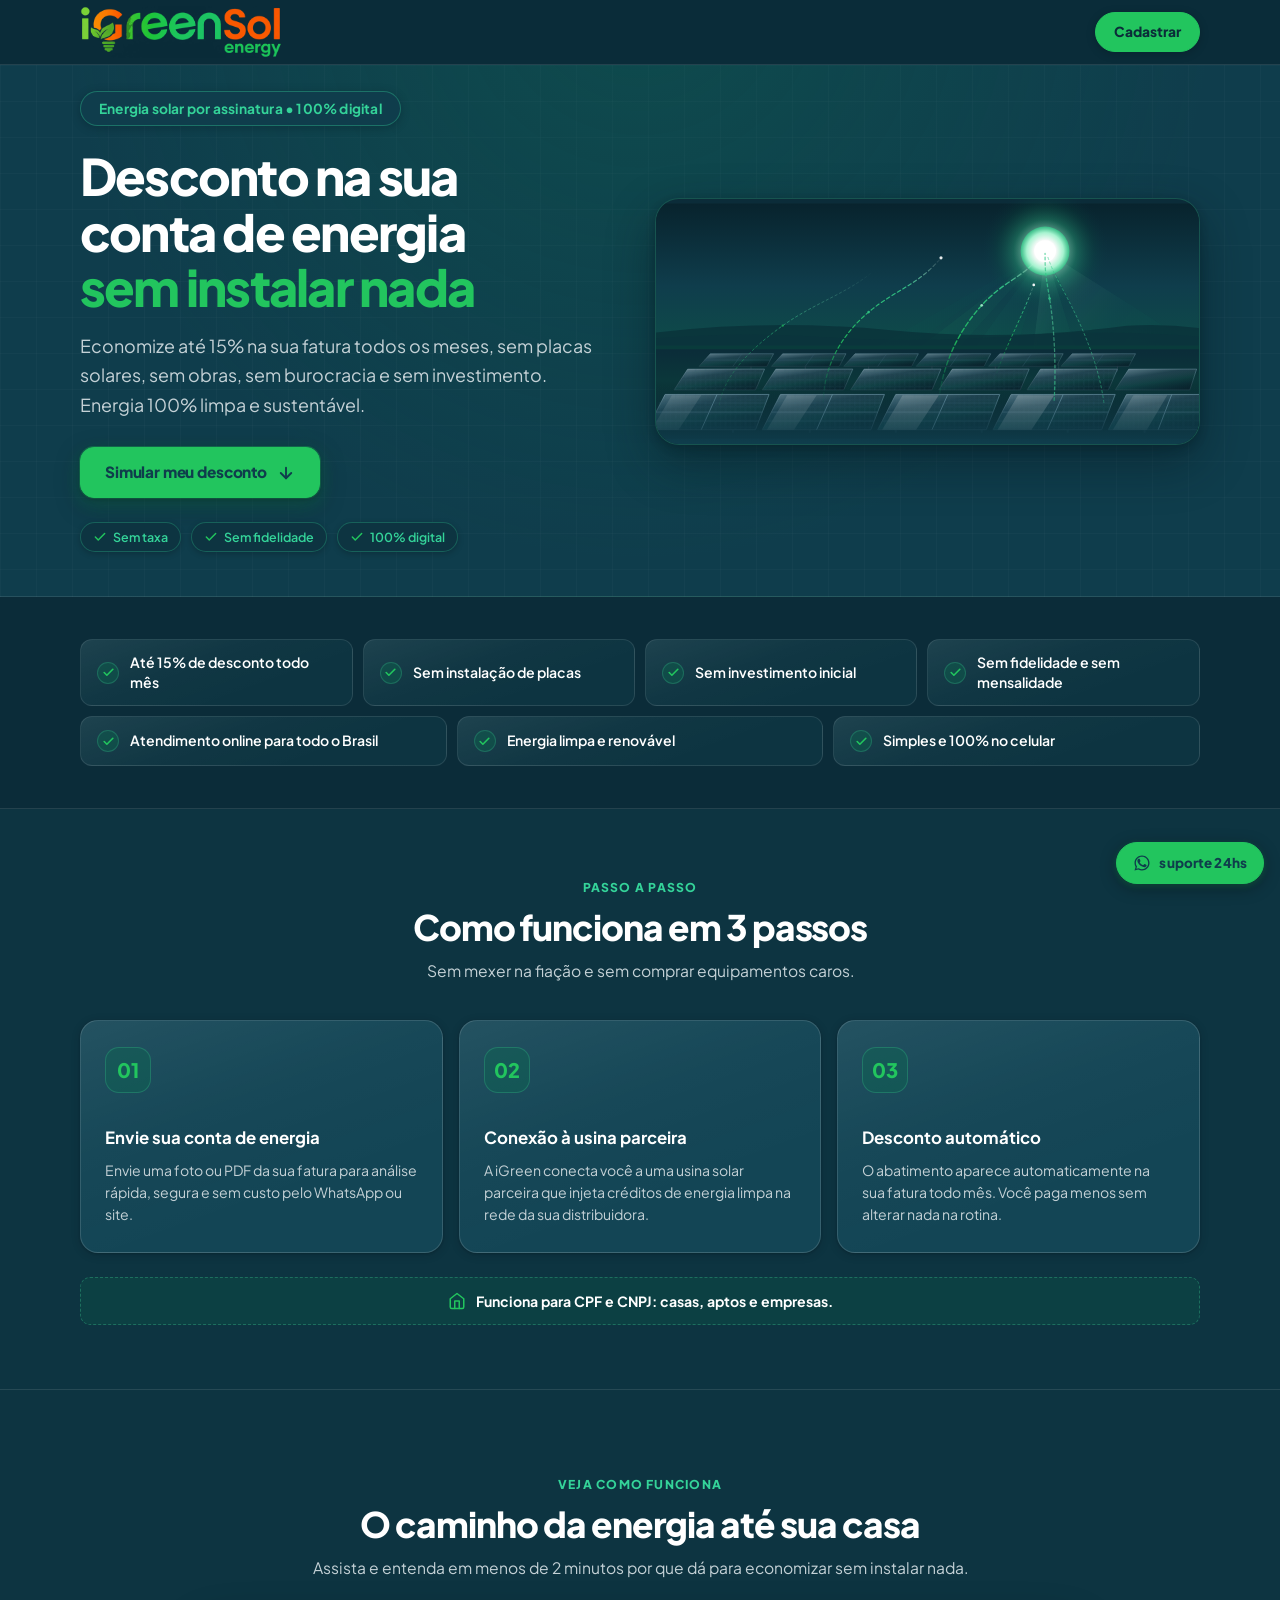
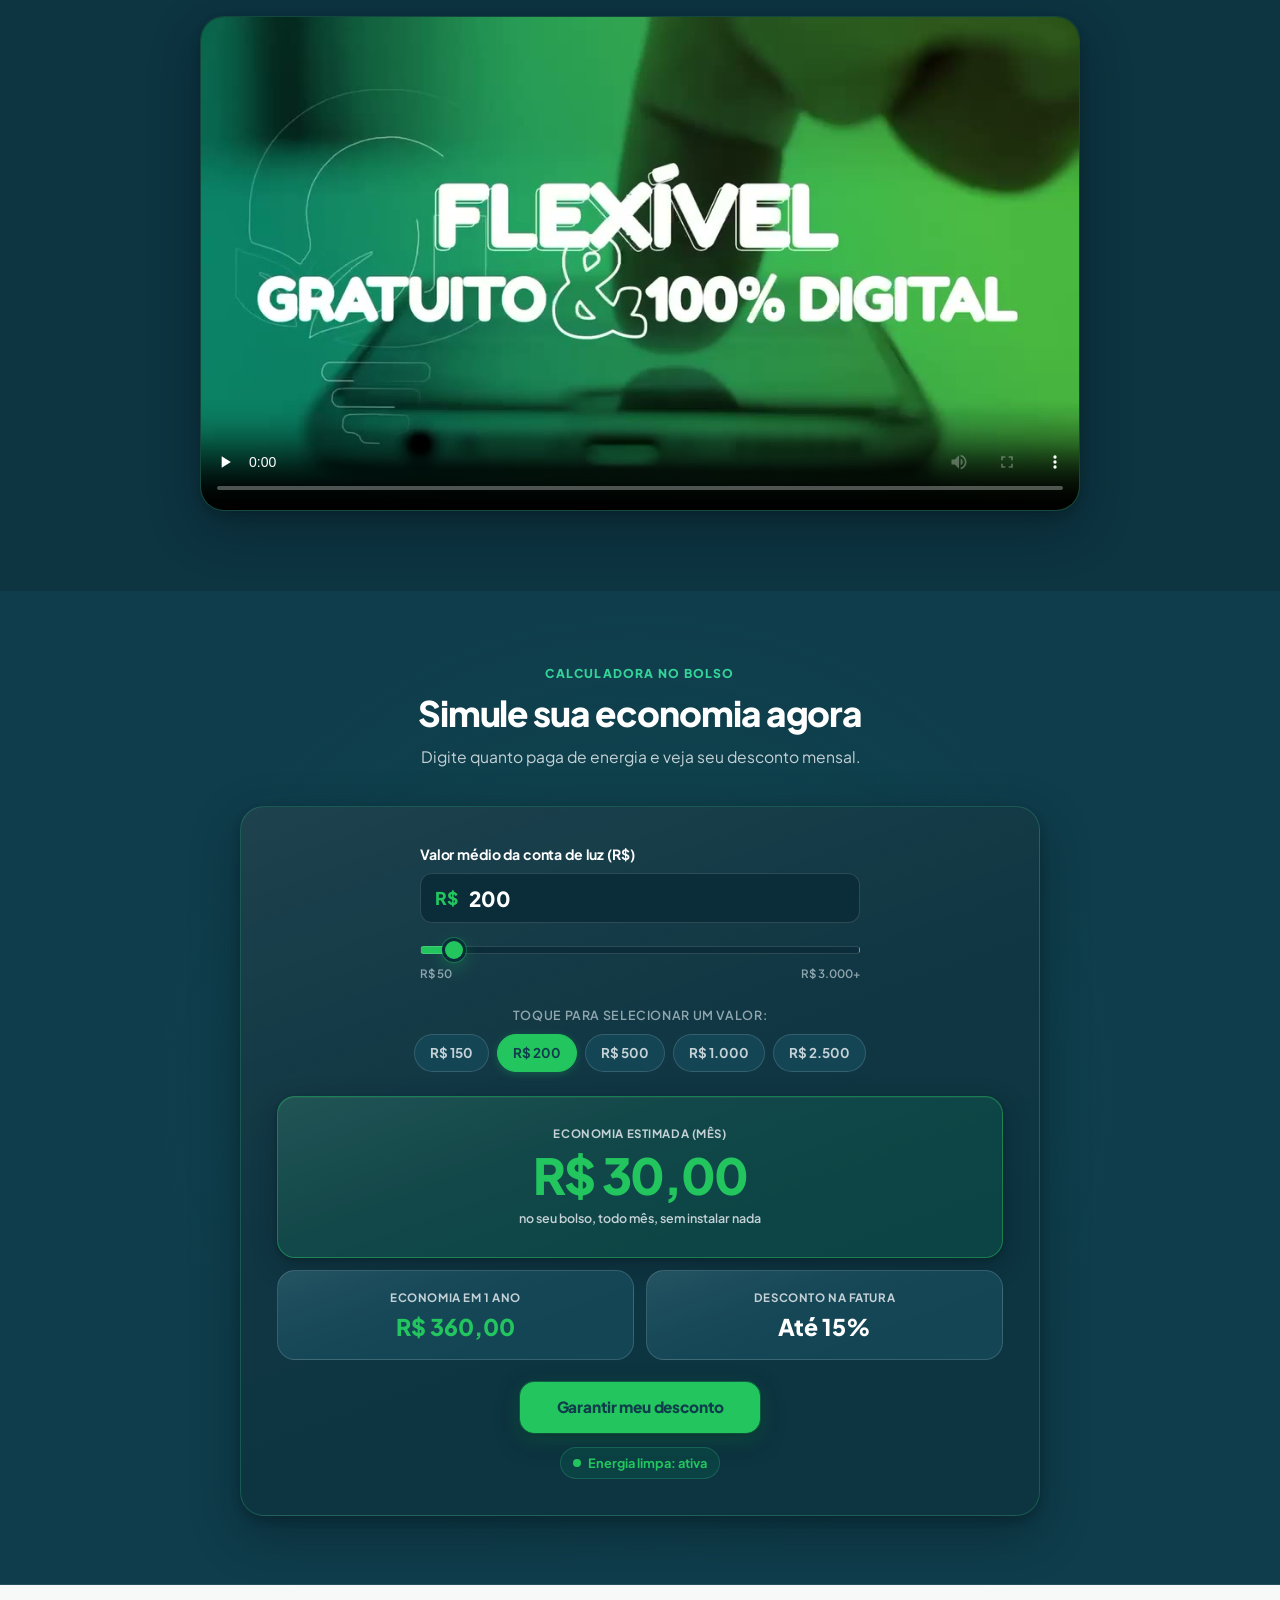
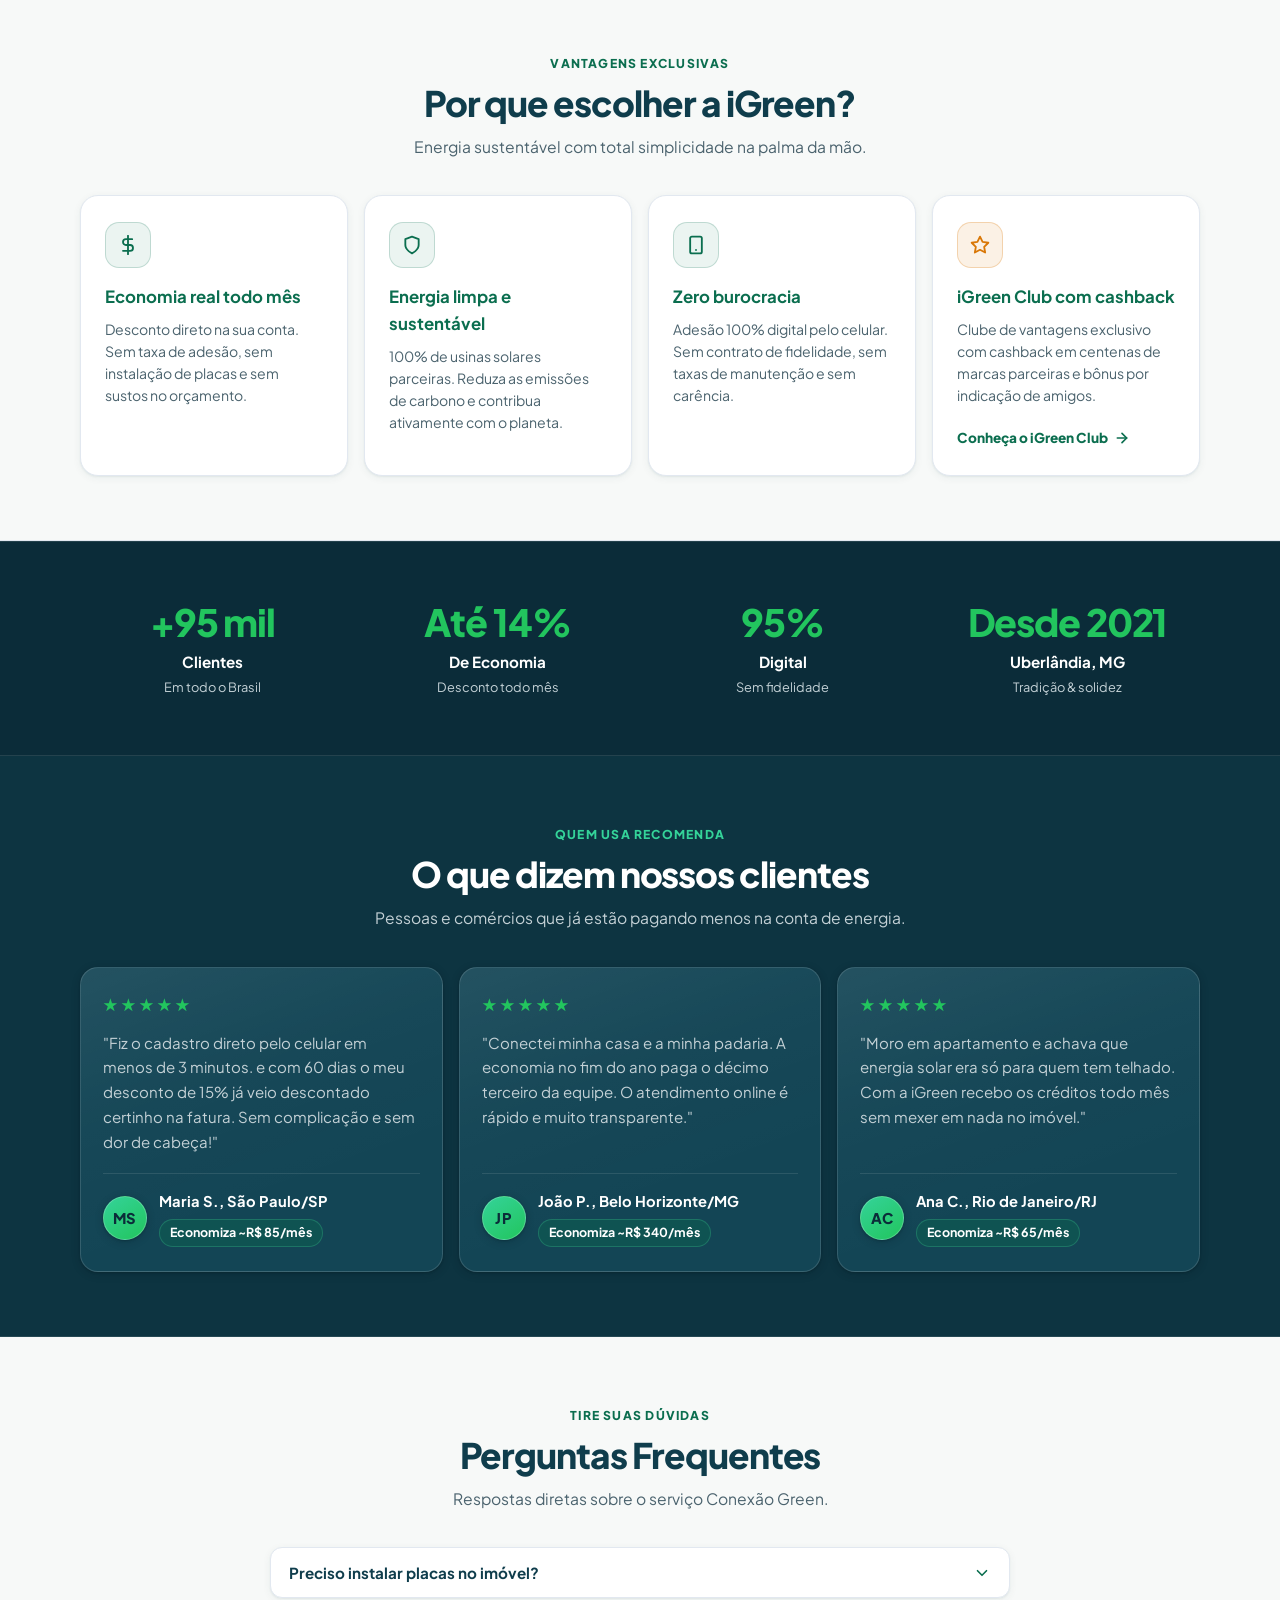
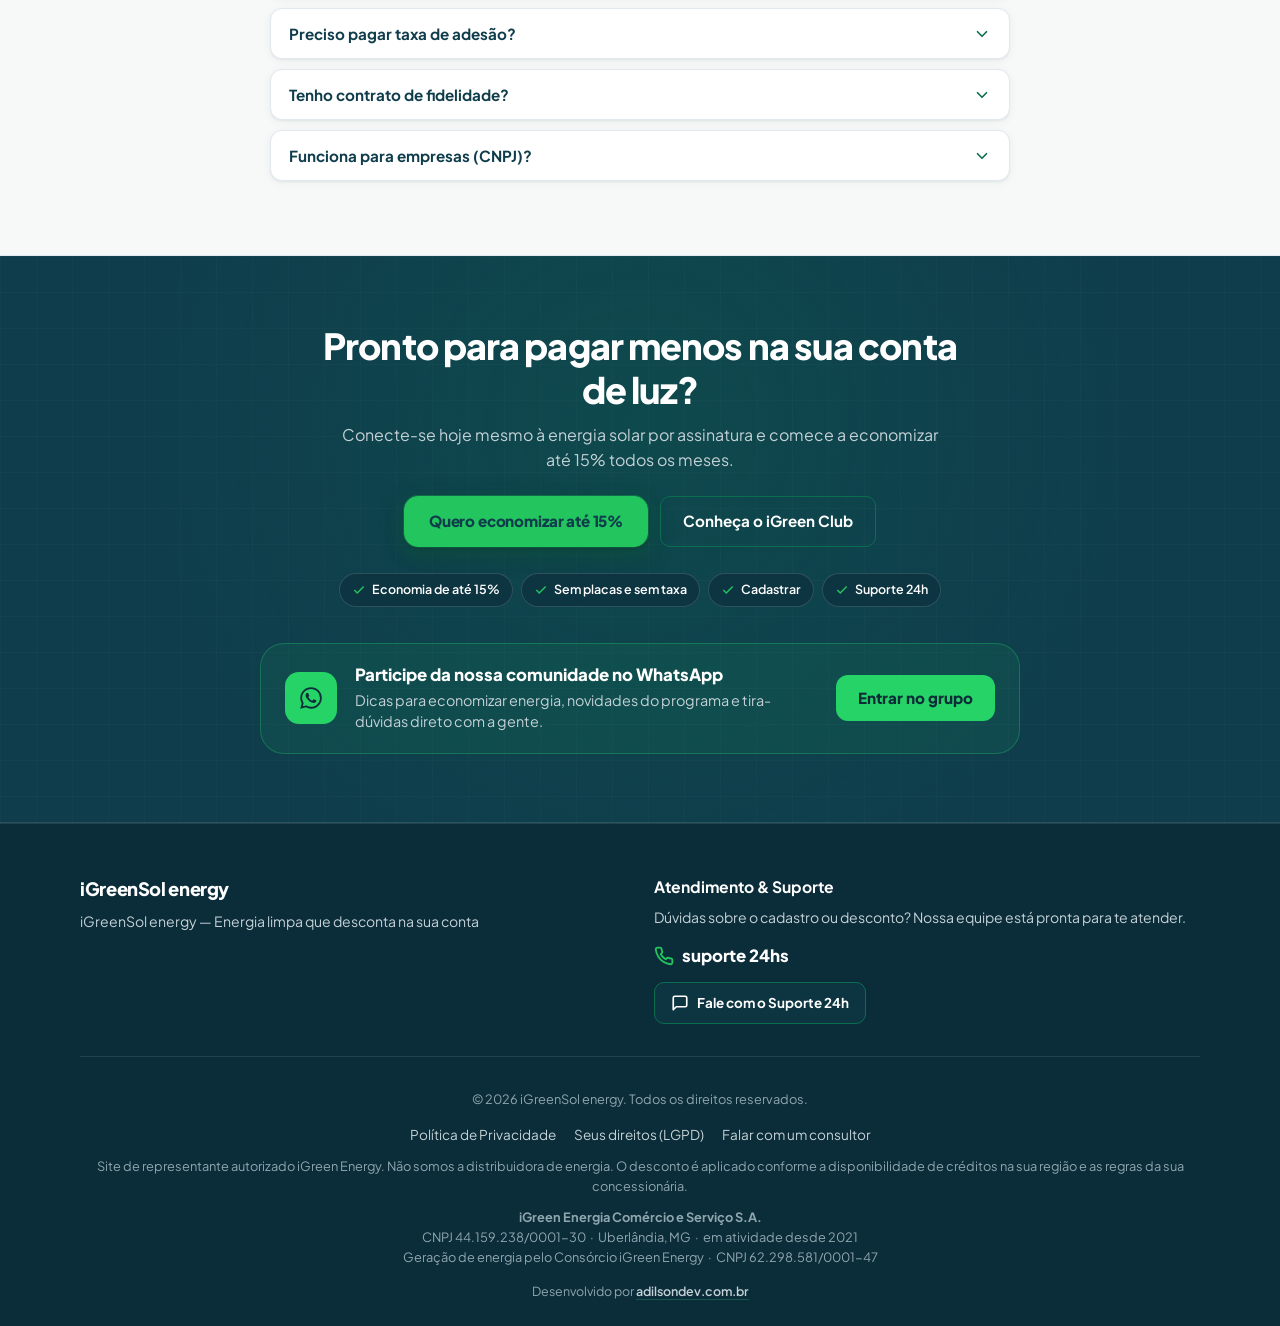
==== commit 52aba1df: "Moderniza o layout: hero em duas colunas, calculadora com slider e acabamento O hero empilhava ilust" ====
--- a/index.html
+++ b/index.html
@@ -29,7 +29,7 @@
   <link rel="preconnect" href="https://fonts.googleapis.com">
   <link rel="preconnect" href="https://fonts.gstatic.com" crossorigin>
   <link rel="stylesheet" href="https://fonts.googleapis.com/css2?family=Plus+Jakarta+Sans:wght@400;500;600;700;800&display=swap">
-  <link rel="stylesheet" href="css/styles.css?v=2026091605">
+  <link rel="stylesheet" href="css/styles.css?v=2026091701">
 </head>
 <body>
 
@@ -38,7 +38,7 @@
     <div class="shell-container">
       <nav class="header-nav" aria-label="Navegação Principal">
         <a href="#" class="brand-logo">
-          <img src="assets/logo-dark.png?v=2026091605" width="583" height="150"
+          <img src="assets/logo-dark.png?v=2026091701" width="583" height="150"
                alt="iGreenSol energy" class="brand-img">
         </a>
 
@@ -55,6 +55,9 @@
     <!-- HERO -->
     <section class="hero-section">
       <div class="shell-container">
+        <!-- Duas colunas no desktop (texto à esquerda, ilustração à direita) e
+             uma coluna no celular. A ordem de cada área está em .hero-layout. -->
+        <div class="hero-layout">
 
         <!-- Selo de Abertura do Hero -->
         <div class="hero-top-badge-wrap hero-in" style="--in-delay: 0.05s">
@@ -347,6 +350,7 @@
           </div>
         </div>
 
+        <div class="hero-copy">
         <h1 class="hero-title hero-in" style="--in-delay: 0.3s">
           Desconto na sua conta de energia <span class="text-green">sem instalar nada</span>
         </h1>
@@ -355,7 +359,7 @@
           Economize até 15% na sua fatura todos os meses, sem placas solares, sem obras, sem burocracia e sem investimento. Energia 100% limpa e sustentável.
         </p>
 
-        <div class="hero-in" style="--in-delay: 0.5s">
+        <div class="hero-cta-wrap hero-in" style="--in-delay: 0.5s">
           <a href="#calculadora" class="cta-btn-primary" id="btn-hero-simulate">
             <span>Simular meu desconto</span>
             <svg width="20" height="20" viewBox="0 0 24 24" fill="none" stroke="currentColor" stroke-width="2.5" stroke-linecap="round" stroke-linejoin="round" aria-hidden="true">
@@ -379,6 +383,8 @@
             <span>100% digital</span>
           </div>
         </div>
+        </div><!-- /.hero-copy -->
+        </div><!-- /.hero-layout -->
       </div>
     </section>
 
@@ -492,9 +498,9 @@
             controls
             preload="none"
             playsinline
-            poster="assets/igreen-capa.jpg?v=2026091605"
+            poster="assets/igreen-capa.jpg?v=2026091701"
             width="1024" height="576">
-            <source src="assets/igreen.mp4?v=2026091605" type="video/mp4">
+            <source src="assets/igreen.mp4?v=2026091701" type="video/mp4">
             Seu navegador não consegue exibir este vídeo.
             <a href="assets/igreen.mp4">Baixe o arquivo</a> para assistir.
           </video>
@@ -517,6 +523,20 @@
             <div class="input-group">
               <span class="input-prefix" aria-hidden="true">R$</span>
               <input type="number" id="bill-input" class="calc-input" min="0" step="10" value="200" placeholder="0,00" inputmode="decimal">
+            </div>
+          </div>
+
+          <!-- O slider e o campo numérico controlam o mesmo valor: mexer em um
+               atualiza o outro. O slider é só um atalho, então fica fora da
+               ordem de tabulação (o campo acima já cobre o teclado e o leitor
+               de tela, e o par duplicado só atrapalharia). -->
+          <div class="calc-slider-wrapper">
+            <input type="range" id="bill-slider" class="calc-slider"
+                   min="50" max="3000" step="10" value="200"
+                   tabindex="-1" aria-hidden="true">
+            <div class="calc-slider-scale" aria-hidden="true">
+              <span>R$ 50</span>
+              <span>R$ 3.000+</span>
             </div>
           </div>
 
@@ -531,38 +551,34 @@
             </div>
           </div>
 
-          <!-- Cards de Resultado -->
+          <!-- Cards de Resultado. A economia mensal é o número que importa, então
+               ocupa a linha inteira; os outros dois dão o contexto. -->
           <div class="calc-results-grid">
-            <div class="res-card highlight-card">
+            <div class="res-card res-primary">
               <span class="res-label">Economia estimada (mês)</span>
               <div class="res-value green" id="res-month">R$ 30,00</div>
-            </div>
-
-            <div class="res-card highlight-card">
+              <span class="res-foot">no seu bolso, todo mês, sem instalar nada</span>
+            </div>
+
+            <div class="res-card">
               <span class="res-label">Economia em 1 ano</span>
               <div class="res-value green" id="res-year">R$ 360,00</div>
             </div>
 
             <div class="res-card">
               <span class="res-label">Desconto na fatura</span>
-              <div class="res-value" style="color: var(--text-white);">Até 15%</div>
-            </div>
-
-            <div class="res-card">
-              <span class="res-label">Status da energia</span>
-              <div class="res-value" style="padding-top: 4px;">
-                <span class="res-badge-status">
-                  <span class="status-dot"></span>
-                  Energia limpa: Ativa
-                </span>
-              </div>
+              <div class="res-value">Até 15%</div>
             </div>
           </div>
 
           <div class="calc-cta-wrap">
-            <a href="https://green.igreenenergy.com.br/?id=168451" target="_blank" rel="noopener" class="cta-btn-primary" id="btn-guarantee" style="width: auto; min-width: 220px; text-decoration: none;">
+            <a href="https://green.igreenenergy.com.br/?id=168451" target="_blank" rel="noopener" class="cta-btn-primary" id="btn-guarantee">
               Garantir meu desconto
             </a>
+            <span class="res-badge-status">
+              <span class="status-dot" aria-hidden="true"></span>
+              Energia limpa: ativa
+            </span>
           </div>
         </div>
       </div>
@@ -645,18 +661,20 @@
     <section class="stats-strip" aria-label="Estatísticas e Resultados">
       <div class="shell-container">
         <div class="stats-grid reveal">
+          <!-- data-count anima o número ao entrar na tela. O texto já vem pronto
+               no HTML, então sem JS (ou sob prefers-reduced-motion) fica igual. -->
           <div class="stat-item">
-            <div class="stat-number">+100 mil</div>
+            <div class="stat-number" data-count="100" data-prefix="+" data-suffix="&nbsp;mil">+100 mil</div>
             <div class="stat-label">Clientes</div>
             <div class="stat-sub">Em todo o Brasil</div>
           </div>
           <div class="stat-item">
-            <div class="stat-number">Até 15%</div>
+            <div class="stat-number" data-count="15" data-prefix="Até&nbsp;" data-suffix="%">Até 15%</div>
             <div class="stat-label">De Economia</div>
             <div class="stat-sub">Desconto todo mês</div>
           </div>
           <div class="stat-item">
-            <div class="stat-number">100%</div>
+            <div class="stat-number" data-count="100" data-suffix="%">100%</div>
             <div class="stat-label">Digital</div>
             <div class="stat-sub">Sem fidelidade</div>
           </div>
@@ -686,8 +704,11 @@
               "Fiz o cadastro direto pelo celular em menos de 3 minutos. e com 60 dias o meu desconto de 15% já veio descontado certinho na fatura. Sem complicação e sem dor de cabeça!"
             </p>
             <div class="test-author-info">
-              <div class="test-name">Maria S., São Paulo/SP</div>
-              <span class="test-savings">Economiza ~R$ 85/mês</span>
+              <span class="test-avatar" aria-hidden="true">MS</span>
+              <div class="test-author-meta">
+                <div class="test-name">Maria S., São Paulo/SP</div>
+                <span class="test-savings">Economiza ~R$ 85/mês</span>
+              </div>
             </div>
           </div>
 
@@ -698,8 +719,11 @@
               "Conectei minha casa e a minha padaria. A economia no fim do ano paga o décimo terceiro da equipe. O atendimento online é rápido e muito transparente."
             </p>
             <div class="test-author-info">
-              <div class="test-name">João P., Belo Horizonte/MG</div>
-              <span class="test-savings">Economiza ~R$ 340/mês</span>
+              <span class="test-avatar" aria-hidden="true">JP</span>
+              <div class="test-author-meta">
+                <div class="test-name">João P., Belo Horizonte/MG</div>
+                <span class="test-savings">Economiza ~R$ 340/mês</span>
+              </div>
             </div>
           </div>
 
@@ -710,8 +734,11 @@
               "Moro em apartamento e achava que energia solar era só para quem tem telhado. Com a iGreen recebo os créditos todo mês sem mexer em nada no imóvel."
             </p>
             <div class="test-author-info">
-              <div class="test-name">Ana C., Rio de Janeiro/RJ</div>
-              <span class="test-savings">Economiza ~R$ 65/mês</span>
+              <span class="test-avatar" aria-hidden="true">AC</span>
+              <div class="test-author-meta">
+                <div class="test-name">Ana C., Rio de Janeiro/RJ</div>
+                <span class="test-savings">Economiza ~R$ 65/mês</span>
+              </div>
             </div>
           </div>
         </div>
@@ -900,7 +927,17 @@
 
   <!-- Botão Flutuante de WhatsApp / Suporte 24h -->
   <!-- Barra fixa de conversão, só no celular. No desktop o CTA continua no header. -->
+  <!-- No celular o WhatsApp flutuante seria um segundo elemento fixo disputando
+       o mesmo canto e cobrindo o conteúdo, então ele entra aqui dentro: uma
+       barra só, com a ação secundária à esquerda e a conversão à direita. -->
   <div class="mobile-cta-bar">
+    <a href="https://wa.me/5533997315900" target="_blank" rel="noopener"
+       class="mobile-cta-wa" id="btn-mobile-whatsapp" aria-label="Falar com o suporte no WhatsApp">
+      <svg width="24" height="24" viewBox="0 0 24 24" fill="currentColor" aria-hidden="true">
+        <path d="M17.472 14.382c-.301-.15-1.78-.878-2.056-.978-.276-.1-.476-.15-.676.15-.2.301-.776.978-.951 1.178-.175.2-.351.226-.652.075-.301-.15-1.272-.469-2.423-1.496-.896-.799-1.501-1.786-1.677-2.087-.175-.301-.019-.464.131-.614.136-.135.301-.351.452-.526.15-.175.2-.301.3-.501.1-.2.05-.376-.025-.526-.075-.15-.676-1.63-.927-2.232-.244-.587-.492-.507-.676-.516l-.577-.01c-.2 0-.526.075-.802.376-.276.301-1.053 1.028-1.053 2.507s1.078 2.908 1.228 3.109c.15.2 2.12 3.238 5.137 4.542.718.31 1.279.496 1.716.635.721.23 1.378.197 1.897.12.579-.087 1.78-.727 2.03-1.43.251-.702.251-1.303.175-1.43-.075-.126-.276-.201-.577-.351z"/>
+        <path fill-rule="evenodd" clip-rule="evenodd" d="M12 2C6.477 2 2 6.477 2 12c0 1.891.524 3.661 1.434 5.176L2 22l4.981-1.396A9.957 9.957 0 0 0 12 22c5.523 0 10-4.477 10-10S17.523 2 12 2zm0 18.2a8.163 8.163 0 0 1-4.205-1.161l-.301-.18-2.964.83.844-2.887-.197-.314A8.169 8.169 0 0 1 3.8 12c0-4.529 3.671-8.2 8.2-8.2s8.2 3.671 8.2 8.2-3.671 8.2-8.2 8.2z"/>
+      </svg>
+    </a>
     <a href="https://green.igreenenergy.com.br/?id=168451" target="_blank" rel="noopener"
        class="mobile-cta-btn" id="btn-mobile-cadastrar">
       Cadastrar
@@ -981,6 +1018,6 @@
     </svg>
     <span id="toast-text">Tudo pronto! Entraremos em contato via WhatsApp.</span>
   </div>
-  <script src="js/main.js?v=2026091605"></script>
+  <script src="js/main.js?v=2026091701"></script>
 </body>
 </html>
--- a/css/styles.css
+++ b/css/styles.css
@@ -28,6 +28,32 @@
   --border-emerald: rgba(46, 158, 122, 0.35);
 
   --gold: #D97706;
+
+  /* Raios. A escala antiga ia de 10 a 16px e deixava tudo com cara de caixa;
+     estes valores dão o arredondamento mais generoso do acabamento atual. */
+  --radius-sm: 12px;    /* pílulas de benefício, chips */
+  --radius-md: 18px;    /* cards em geral */
+  --radius-lg: 24px;    /* blocos grandes: calculadora, banner do hero, modal */
+
+  /* Sombras em camadas: uma rasa que assenta o objeto na superfície e uma
+     profunda que dá a distância. Aplicar as duas juntas é o que separa o
+     relevo de verdade do "border-box com um blur". */
+  --shadow-sm: 0 1px 2px rgba(6, 24, 30, 0.28), 0 2px 8px rgba(6, 24, 30, 0.22);
+  --shadow-md: 0 2px 4px rgba(6, 24, 30, 0.30), 0 8px 24px rgba(6, 24, 30, 0.34);
+  --shadow-lg: 0 4px 8px rgba(6, 24, 30, 0.32), 0 18px 48px rgba(6, 24, 30, 0.46);
+
+  /* Sombras para o bloco claro, onde o azul-petróleo entra bem mais suave. */
+  --shadow-light-sm: 0 1px 2px rgba(15, 61, 76, 0.06), 0 2px 8px rgba(15, 61, 76, 0.06);
+  --shadow-light-md: 0 2px 4px rgba(15, 61, 76, 0.07), 0 12px 28px rgba(15, 61, 76, 0.10);
+
+  /* Halo verde dos CTAs primários. */
+  --glow-accent: 0 0 0 1px rgba(34, 197, 94, 0.35), 0 6px 18px rgba(34, 197, 94, 0.28);
+  --glow-accent-strong: 0 0 0 1px rgba(34, 197, 94, 0.5), 0 10px 30px rgba(34, 197, 94, 0.42);
+
+  /* Verniz de luz no topo dos cards escuros: o mesmo truque de superfície que
+     os cards chapados não tinham. */
+  --sheen-dark: linear-gradient(160deg, rgba(255, 255, 255, 0.07) 0%, rgba(255, 255, 255, 0.015) 38%, rgba(255, 255, 255, 0) 70%);
+
   font-family: 'Plus Jakarta Sans', system-ui, -apple-system, sans-serif;
 }
 
@@ -160,20 +186,83 @@
   outline-offset: 2px;
 }
 
+/* -------------------------------------------------------------------
+   Composição do hero
+   No celular é uma coluna só, na ordem selo -> ilustração -> texto.
+   A partir de 901px vira duas colunas: o texto e o CTA à esquerda, a
+   ilustração à direita. O motivo é a dobra — empilhado, a arte comia os
+   primeiros 470px da tela e empurrava o H1 para 649px e o CTA para 839px,
+   ou seja, para fora da primeira tela de um notebook 1366x768.
+   ------------------------------------------------------------------- */
+.hero-layout {
+  display: grid;
+  grid-template-columns: minmax(0, 1fr);
+  grid-template-areas:
+    "badge"
+    "visual"
+    "copy";
+}
+
+.hero-top-badge-wrap { grid-area: badge; }
+.hero-banner-wrapper { grid-area: visual; }
+.hero-copy           { grid-area: copy; }
+
+@media (min-width: 901px) {
+  .hero-layout {
+    grid-template-columns: minmax(0, 1fr) minmax(0, 1.04fr);
+    grid-template-rows: auto 1fr;
+    grid-template-areas:
+      "badge  visual"
+      "copy   visual";
+    align-items: start;
+    gap: 0 clamp(28px, 4vw, 56px);
+    text-align: left;
+  }
+
+  /* A ilustração ocupa as duas linhas da direita e se centra na altura do
+     bloco de texto, que é sempre o mais alto dos dois. */
+  .hero-banner-wrapper {
+    align-self: center;
+  }
+
+  .hero-layout .hero-top-badge-wrap {
+    justify-content: flex-start;
+  }
+
+  /* Sem o auto das margens, o texto encosta na borda esquerda da coluna. */
+  .hero-title,
+  .hero-subtitle {
+    margin-left: 0;
+    margin-right: 0;
+    max-width: 100%;
+  }
+
+  .hero-layout .hero-badges-grid {
+    justify-content: flex-start;
+  }
+}
+
 /* Hero Section Visual Banner & Hero Styles */
 .hero-banner-wrapper {
   margin: 0 auto clamp(20px, 3.5vw, 32px);
   max-width: 1040px;
+  width: 100%;
   position: relative;
+}
+
+@media (min-width: 901px) {
+  .hero-banner-wrapper {
+    margin-bottom: 0;
+  }
 }
 
 .hero-banner-card {
   position: relative;
   width: 100%;
-  border-radius: 16px;
+  border-radius: var(--radius-lg);
   overflow: hidden;
   border: 1px solid var(--border-emerald);
-  box-shadow: 0 16px 36px rgba(7, 30, 38, 0.5), 0 4px 12px rgba(0, 0, 0, 0.35);
+  box-shadow: var(--shadow-lg);
   background: #0B2C39;
   line-height: 0;
 }
@@ -236,13 +325,14 @@
 }
 
 .hero-title {
-  font-size: clamp(1.75rem, 3.8vw, 2.65rem);
-  line-height: 1.16;
+  font-size: clamp(1.85rem, 4.4vw, 3.15rem);
+  line-height: 1.1;
   font-weight: 800;
-  letter-spacing: -0.03em;
+  letter-spacing: -0.035em;
   color: var(--text-white);
   max-width: 780px;
-  margin: 0 auto 14px;
+  margin: 0 auto 16px;
+  text-wrap: balance;
 }
 
 .hero-title .text-green {
@@ -251,12 +341,13 @@
 }
 
 .hero-subtitle {
-  font-size: clamp(0.92rem, 1.6vw, 1.05rem);
-  line-height: 1.6;
+  font-size: clamp(0.95rem, 1.6vw, 1.12rem);
+  line-height: 1.65;
   color: var(--text-gray);
   max-width: 660px;
-  margin: 0 auto 24px;
+  margin: 0 auto 28px;
   font-weight: 400;
+  text-wrap: pretty;
 }
 
 /* Primary CTA button */
@@ -271,9 +362,9 @@
   min-height: 46px;
   font-size: 0.96rem;
   font-weight: 800;
-  border-radius: 10px;
+  border-radius: 14px;
   text-decoration: none;
-  box-shadow: 0 4px 14px rgba(0, 0, 0, 0.28), 0 2px 6px rgba(34, 197, 94, 0.2);
+  box-shadow: var(--shadow-md), var(--glow-accent);
   transition: transform 0.2s cubic-bezier(0.16, 1, 0.3, 1), box-shadow 0.2s cubic-bezier(0.16, 1, 0.3, 1), background-color 0.2s ease;
   cursor: pointer;
   border: 1px solid var(--brand-accent);
@@ -290,12 +381,23 @@
   color: #FFFFFF !important;
   border-color: var(--brand-accent-hover);
   transform: translateY(-2px);
-  box-shadow: 0 6px 18px rgba(0, 0, 0, 0.35), 0 3px 8px rgba(34, 197, 94, 0.3);
+  box-shadow: var(--shadow-lg), var(--glow-accent-strong);
 }
 
 .cta-btn-primary:focus-visible {
   outline: 2px solid var(--brand-accent);
   outline-offset: 2px;
+}
+
+.hero-cta-wrap {
+  display: flex;
+  justify-content: center;
+}
+
+@media (min-width: 901px) {
+  .hero-layout .hero-cta-wrap {
+    justify-content: flex-start;
+  }
 }
 
 .hero-badges-grid {
@@ -363,13 +465,46 @@
   gap: 10px;
 }
 
+/* São 7 itens, número que não fecha linha em nenhuma grade regular. Em vez de
+   deixar o auto-fit resolver (5 + 2, com metade da segunda linha vazia), as
+   duas faixas abaixo distribuem 4 + 3 e 3 + 3 + 1 centralizado, em colunas
+   fracionárias que sempre fecham a linha inteira. */
+@media (min-width: 1024px) {
+  .benefits-grid {
+    grid-template-columns: repeat(12, minmax(0, 1fr));
+  }
+
+  .benefit-item {
+    grid-column: span 3;   /* 4 por linha */
+  }
+
+  .benefit-item:nth-child(n + 5) {
+    grid-column: span 4;   /* 3 por linha */
+  }
+}
+
+@media (min-width: 641px) and (max-width: 1023px) {
+  .benefits-grid {
+    grid-template-columns: repeat(6, minmax(0, 1fr));
+  }
+
+  .benefit-item {
+    grid-column: span 2;   /* 3 por linha */
+  }
+
+  .benefit-item:last-child {
+    grid-column: 3 / span 2;  /* sobra sozinho: fica no meio */
+  }
+}
+
 .benefit-item {
   display: flex;
   align-items: center;
   gap: 11px;
-  padding: 11px 15px;
-  background: var(--bg-dark-surface);
-  border-radius: 10px;
+  padding: 13px 16px;
+  background-color: var(--bg-dark-surface);
+  background-image: var(--sheen-dark);
+  border-radius: var(--radius-sm);
   border: 1px solid var(--border-dark-subtle);
   transition: transform 0.2s ease, border-color 0.2s ease, box-shadow 0.2s ease;
 }
@@ -424,12 +559,13 @@
 }
 
 .section-title {
-  font-size: clamp(1.45rem, 2.6vw, 1.95rem);
+  font-size: clamp(1.5rem, 3.1vw, 2.2rem);
   font-weight: 800;
+  line-height: 1.18;
+  letter-spacing: -0.03em;
   color: var(--text-white);
-  letter-spacing: -0.025em;
-  margin: 0 0 10px;
-  line-height: 1.22;
+  margin: 0 0 12px;
+  text-wrap: balance;
 }
 
 .section-desc {
@@ -454,11 +590,12 @@
 }
 
 .step-card {
-  background: var(--bg-dark-card);
-  border-radius: 14px;
-  padding: 22px 20px;
+  background-color: var(--bg-dark-card);
+  background-image: var(--sheen-dark);
+  border-radius: var(--radius-md);
+  padding: 26px 24px;
   border: 1px solid var(--border-dark-card);
-  box-shadow: 0 4px 14px rgba(0, 0, 0, 0.22);
+  box-shadow: var(--shadow-sm);
   position: relative;
   transition: transform 0.25s ease, box-shadow 0.25s ease, border-color 0.25s ease;
   display: flex;
@@ -467,7 +604,7 @@
 
 .step-card:hover {
   transform: translateY(-3px);
-  box-shadow: 0 8px 20px rgba(0, 0, 0, 0.35);
+  box-shadow: var(--shadow-md);
   border-color: rgba(34, 197, 94, 0.4);
 }
 
@@ -477,13 +614,13 @@
   color: var(--brand-accent);
   background: rgba(11, 110, 79, 0.35);
   border: 1px solid rgba(46, 158, 122, 0.45);
-  width: 44px;
-  height: 44px;
+  width: 46px;
+  height: 46px;
   display: flex;
   align-items: center;
   justify-content: center;
-  border-radius: 10px;
-  margin-bottom: 14px;
+  border-radius: 14px;
+  margin-bottom: 16px;
 }
 
 .step-title {
@@ -531,11 +668,12 @@
 }
 
 .calculator-box {
-  background: var(--bg-dark-surface);
-  border-radius: 18px;
-  box-shadow: 0 12px 32px rgba(0, 0, 0, 0.35);
+  background-color: var(--bg-dark-surface);
+  background-image: var(--sheen-dark);
+  border-radius: var(--radius-lg);
+  box-shadow: var(--shadow-lg);
   border: 1px solid var(--border-emerald);
-  padding: clamp(20px, 3.5vw, 32px);
+  padding: clamp(22px, 3.5vw, 36px);
   max-width: 800px;
   margin: 0 auto;
   position: relative;
@@ -543,7 +681,7 @@
 
 .calc-input-wrapper {
   max-width: 440px;
-  margin: 0 auto 20px;
+  margin: 0 auto 14px;
 }
 
 .calc-label {
@@ -581,7 +719,7 @@
   color: var(--text-white);
   background-color: var(--bg-dark-deep);
   border: 1.5px solid var(--border-dark-card);
-  border-radius: 10px;
+  border-radius: var(--radius-sm);
   box-sizing: border-box;
   transition: all 0.2s ease;
   font-family: inherit;
@@ -643,19 +781,131 @@
   box-shadow: 0 2px 8px rgba(34, 197, 94, 0.25);
 }
 
+/* -------------------------------------------------------------------
+   Slider da calculadora
+   Arrastar é mais convidativo do que digitar, e o valor exato continua
+   disponível no campo acima. Os dois ficam sempre sincronizados.
+   O trilho é pintado por --fill (0 a 100), que o JS atualiza a cada
+   mudança, para que a parte já percorrida apareça em verde.
+   ------------------------------------------------------------------- */
+.calc-slider-wrapper {
+  max-width: 440px;
+  margin: 0 auto 22px;
+}
+
+.calc-slider {
+  -webkit-appearance: none;
+  appearance: none;
+  width: 100%;
+  height: 26px;
+  margin: 0;
+  background: transparent;
+  cursor: pointer;
+  display: block;
+}
+
+/* WebKit e Firefox não aceitam os dois seletores de trilho na mesma regra:
+   um seletor desconhecido invalida o bloco inteiro. Por isso vão separados. */
+.calc-slider::-webkit-slider-runnable-track {
+  height: 8px;
+  border-radius: 9999px;
+  background: linear-gradient(
+    to right,
+    var(--brand-accent) 0%,
+    var(--brand-accent) calc(var(--fill, 5%) ),
+    var(--bg-dark-deep) calc(var(--fill, 5%) ),
+    var(--bg-dark-deep) 100%
+  );
+  border: 1px solid var(--border-dark-card);
+}
+
+.calc-slider::-moz-range-track {
+  height: 8px;
+  border-radius: 9999px;
+  background: var(--bg-dark-deep);
+  border: 1px solid var(--border-dark-card);
+}
+
+.calc-slider::-moz-range-progress {
+  height: 8px;
+  border-radius: 9999px;
+  background: var(--brand-accent);
+}
+
+.calc-slider::-webkit-slider-thumb {
+  -webkit-appearance: none;
+  appearance: none;
+  width: 24px;
+  height: 24px;
+  margin-top: -9px;   /* centra o polegar de 24px no trilho de 8px */
+  border-radius: 50%;
+  background: var(--brand-accent);
+  border: 3px solid #0B2C39;
+  box-shadow: var(--glow-accent);
+  transition: transform 0.15s ease, box-shadow 0.15s ease;
+}
+
+.calc-slider::-moz-range-thumb {
+  width: 24px;
+  height: 24px;
+  border-radius: 50%;
+  background: var(--brand-accent);
+  border: 3px solid #0B2C39;
+  box-shadow: var(--glow-accent);
+  transition: transform 0.15s ease, box-shadow 0.15s ease;
+}
+
+.calc-slider:hover::-webkit-slider-thumb,
+.calc-slider:active::-webkit-slider-thumb {
+  transform: scale(1.12);
+  box-shadow: var(--glow-accent-strong);
+}
+
+.calc-slider:hover::-moz-range-thumb,
+.calc-slider:active::-moz-range-thumb {
+  transform: scale(1.12);
+  box-shadow: var(--glow-accent-strong);
+}
+
+.calc-slider-scale {
+  display: flex;
+  justify-content: space-between;
+  font-size: 0.72rem;
+  font-weight: 600;
+  color: var(--text-muted);
+  margin-top: 2px;
+}
+
 /* Result Cards */
+/* Antes eram 4 cartões de peso igual e o número que decide a venda — a
+   economia mensal — se perdia entre eles. Agora ele toma a linha inteira e
+   os outros dois entram abaixo, como contexto. */
 .calc-results-grid {
   display: grid;
-  grid-template-columns: repeat(4, 1fr);
+  grid-template-columns: repeat(2, minmax(0, 1fr));
   gap: 12px;
-  margin-bottom: 24px;
+  margin-bottom: 22px;
+}
+
+.res-card.res-primary {
+  grid-column: 1 / -1;
+  padding: clamp(20px, 3vw, 28px) 16px;
+}
+
+.res-foot {
+  display: block;
+  font-size: 0.78rem;
+  font-weight: 600;
+  color: var(--text-gray);
+  margin-top: 8px;
 }
 
 .res-card {
-  background: var(--bg-dark-card);
+  background-color: var(--bg-dark-card);
+  background-image: var(--sheen-dark);
   border: 1px solid var(--border-dark-card);
-  border-radius: 12px;
-  padding: 16px 12px;
+  border-radius: var(--radius-md);
+  padding: 18px 14px;
   text-align: center;
   transition: transform 0.2s ease, border-color 0.2s ease, box-shadow 0.2s ease;
   display: flex;
@@ -663,15 +913,16 @@
   justify-content: center;
 }
 
-.res-card.highlight-card {
-  background: rgba(11, 110, 79, 0.22);
-  border-color: var(--border-emerald);
+.res-card.res-primary {
+  background-color: rgba(11, 110, 79, 0.28);
+  border-color: rgba(34, 197, 94, 0.45);
+  box-shadow: inset 0 1px 0 rgba(255, 255, 255, 0.06), var(--shadow-md);
 }
 
 .res-card:hover {
   transform: translateY(-2px);
   border-color: rgba(34, 197, 94, 0.4);
-  box-shadow: 0 4px 14px rgba(0, 0, 0, 0.3);
+  box-shadow: var(--shadow-md);
 }
 
 .res-label {
@@ -691,22 +942,31 @@
   line-height: 1.2;
 }
 
+.res-primary .res-value {
+  font-size: clamp(2.1rem, 5.2vw, 3.1rem);
+  letter-spacing: -0.035em;
+  line-height: 1.05;
+}
+
 .res-value.green {
   color: var(--brand-accent);
 }
 
+/* Era um cartão de resultado inteiro para uma informação que não é resultado,
+   e a pílula ainda quebrava em duas linhas dentro dele. Virou nota discreta
+   embaixo do CTA. */
 .res-badge-status {
   display: inline-flex;
   align-items: center;
-  gap: 6px;
+  gap: 7px;
   font-size: 0.8rem;
   font-weight: 700;
   color: var(--brand-accent);
   background: rgba(11, 110, 79, 0.25);
   border: 1px solid rgba(46, 158, 122, 0.35);
-  padding: 4px 10px;
+  padding: 5px 12px;
   border-radius: 9999px;
-  margin: 0 auto;
+  white-space: nowrap;
 }
 
 .status-dot {
@@ -718,7 +978,14 @@
 }
 
 .calc-cta-wrap {
-  text-align: center;
+  display: flex;
+  flex-direction: column;
+  align-items: center;
+  gap: 14px;
+}
+
+.calc-cta-wrap .cta-btn-primary {
+  min-width: 240px;
 }
 
 /* Diferenciais — Bloco de leitura clara (#F7F9F8) */
@@ -749,25 +1016,25 @@
 .feature-card {
   background: var(--bg-light-card);
   border: 1px solid var(--border-light);
-  border-radius: 14px;
-  padding: 22px 20px;
+  border-radius: var(--radius-md);
+  padding: 26px 24px;
   display: flex;
   flex-direction: column;
   justify-content: space-between;
   transition: transform 0.25s ease, box-shadow 0.25s ease, border-color 0.25s ease;
-  box-shadow: 0 2px 8px rgba(15, 61, 76, 0.05);
+  box-shadow: var(--shadow-light-sm);
 }
 
 .feature-card:hover {
   transform: translateY(-3px);
-  box-shadow: 0 8px 20px rgba(15, 61, 76, 0.12);
+  box-shadow: var(--shadow-light-md);
   border-color: var(--brand-primary);
 }
 
 .feature-icon-wrap {
-  width: 42px;
-  height: 42px;
-  border-radius: 10px;
+  width: 46px;
+  height: 46px;
+  border-radius: 14px;
   background: rgba(11, 110, 79, 0.08);
   border: 1px solid rgba(11, 110, 79, 0.2);
   color: var(--brand-primary);
@@ -879,11 +1146,12 @@
 }
 
 .testimonial-card {
-  background: var(--bg-dark-card);
+  background-color: var(--bg-dark-card);
+  background-image: var(--sheen-dark);
   border: 1px solid var(--border-dark-card);
-  border-radius: 14px;
-  padding: 22px 20px;
-  box-shadow: 0 4px 14px rgba(0, 0, 0, 0.2);
+  border-radius: var(--radius-md);
+  padding: 24px 22px;
+  box-shadow: var(--shadow-sm);
   display: flex;
   flex-direction: column;
   justify-content: space-between;
@@ -893,7 +1161,7 @@
 .testimonial-card:hover {
   transform: translateY(-3px);
   border-color: rgba(34, 197, 94, 0.4);
-  box-shadow: 0 8px 20px rgba(0, 0, 0, 0.35);
+  box-shadow: var(--shadow-md);
 }
 
 .test-stars {
@@ -904,17 +1172,42 @@
 }
 
 .test-text {
-  font-size: 0.88rem;
-  line-height: 1.6;
+  font-size: 0.94rem;
+  line-height: 1.65;
   color: var(--text-gray);
-  font-style: italic;
-  margin: 0 0 16px;
+  margin: 0 0 18px;
   flex-grow: 1;
 }
 
 .test-author-info {
   border-top: 1px solid var(--border-dark-subtle);
-  padding-top: 14px;
+  padding-top: 16px;
+  display: flex;
+  align-items: center;
+  gap: 12px;
+}
+
+/* Iniciais no lugar de foto: prova social ganha rosto sem inventar uma
+   pessoa que não existe nem carregar mais três imagens. */
+.test-avatar {
+  flex-shrink: 0;
+  width: 44px;
+  height: 44px;
+  border-radius: 50%;
+  display: inline-flex;
+  align-items: center;
+  justify-content: center;
+  font-size: 0.92rem;
+  font-weight: 800;
+  letter-spacing: 0.02em;
+  color: #0B2C39;
+  background: linear-gradient(145deg, var(--brand-light-green), var(--brand-accent));
+  border: 1px solid rgba(255, 255, 255, 0.22);
+  box-shadow: var(--shadow-sm);
+}
+
+.test-author-meta {
+  min-width: 0;
 }
 
 .test-name {
@@ -931,8 +1224,8 @@
   color: #FFFFFF;
   background: rgba(11, 110, 79, 0.35);
   border: 1px solid rgba(46, 158, 122, 0.45);
-  padding: 3px 9px;
-  border-radius: 6px;
+  padding: 3px 10px;
+  border-radius: 9999px;
 }
 
 /* FAQ — Bloco de leitura clara (#F7F9F8) */
@@ -961,11 +1254,11 @@
 
 .faq-item {
   border: 1px solid var(--border-light);
-  border-radius: 11px;
+  border-radius: var(--radius-sm);
   margin-bottom: 10px;
   overflow: hidden;
   background: var(--bg-light-card);
-  box-shadow: 0 2px 6px rgba(15, 61, 76, 0.04);
+  box-shadow: var(--shadow-light-sm);
   transition: border-color 0.2s ease, background 0.2s ease, box-shadow 0.2s ease;
 }
 
@@ -1075,12 +1368,12 @@
   font-weight: 800;
   padding: 12px 24px;
   min-height: 46px;
-  border-radius: 10px;
+  border-radius: 14px;
   text-decoration: none;
   font-size: 0.95rem;
   border: 1px solid var(--brand-accent);
   cursor: pointer;
-  box-shadow: 0 4px 14px rgba(0, 0, 0, 0.25), 0 2px 6px rgba(34, 197, 94, 0.2);
+  box-shadow: var(--shadow-md), var(--glow-accent);
   transition: all 0.2s ease;
   letter-spacing: -0.01em;
 }
@@ -1350,15 +1643,16 @@
 }
 
 .modal-window {
-  background: var(--bg-dark-surface);
-  border-radius: 16px;
+  background-color: var(--bg-dark-surface);
+  background-image: var(--sheen-dark);
+  border-radius: var(--radius-lg);
   max-width: 440px;
   width: 100%;
   padding: 24px 22px;
   position: relative;
   transform: scale(0.95);
   transition: transform 0.25s ease;
-  box-shadow: 0 16px 36px rgba(0, 0, 0, 0.5);
+  box-shadow: var(--shadow-lg);
   border: 1px solid var(--border-emerald);
 }
 
@@ -1381,7 +1675,11 @@
   font-size: 1.25rem;
   color: var(--text-gray);
   cursor: pointer;
-  transition: all 0.2s ease;
+  /* Propriedades nomeadas, não "all": com "all" a mudança de visibility herdada
+     do backdrop ao abrir o modal também entrava em transição, e no instante do
+     focus() o botão ainda contava como invisível — o foco caía no body e a
+     navegação por teclado começava fora do modal. */
+  transition: background-color 0.2s ease, color 0.2s ease, border-color 0.2s ease, transform 0.2s ease;
 }
 
 .modal-close:hover {
@@ -1410,10 +1708,10 @@
     aspect-ratio: 16 / 9.5;
   }
   .hero-banner-wrapper {
-    margin: 0 auto 20px;
+    margin: 0 auto 22px;
   }
   .hero-banner-card {
-    border-radius: 12px;
+    border-radius: var(--radius-md);
   }
   .shell-container {
     padding: 0 16px;
@@ -1738,12 +2036,6 @@
   }
 }
 
-@media (min-width: 641px) and (max-width: 900px) {
-  .benefits-grid {
-    grid-template-columns: repeat(2, 1fr);
-  }
-}
-
 /* Alvos de toque confortáveis no celular (mínimo de 44px). */
 @media (max-width: 640px) {
   .chip-btn,
@@ -2006,7 +2298,9 @@
 
 @media (max-width: 640px) {
   .mobile-cta-bar {
-    display: block;
+    display: flex;
+    align-items: center;
+    gap: 10px;
     position: fixed;
     left: 0;
     right: 0;
@@ -2019,12 +2313,14 @@
     border-top: 1px solid var(--border-dark-subtle);
   }
 
+  /* A conversão fica com todo o espaço que sobra da barra. */
   .mobile-cta-btn {
+    flex: 1 1 auto;
     display: flex;
     align-items: center;
     justify-content: center;
-    width: 100%;
-    min-height: 50px;
+    min-width: 0;
+    min-height: 52px;
     background: var(--brand-accent);
     color: #0B2C39;
     font-family: inherit;
@@ -2044,6 +2340,31 @@
     outline-offset: 3px;
   }
 
+  /* Ação secundária: presente, mas sem competir com o Cadastrar. */
+  .mobile-cta-wa {
+    flex: 0 0 auto;
+    display: inline-flex;
+    align-items: center;
+    justify-content: center;
+    width: 52px;
+    height: 52px;
+    border-radius: 14px;
+    color: var(--brand-accent);
+    background: rgba(34, 197, 94, 0.14);
+    border: 1px solid rgba(34, 197, 94, 0.4);
+    text-decoration: none;
+    transition: background-color 0.2s ease, transform 0.15s ease;
+  }
+
+  .mobile-cta-wa:active {
+    transform: scale(0.96);
+  }
+
+  .mobile-cta-wa:focus-visible {
+    outline: 3px solid var(--text-white);
+    outline-offset: 3px;
+  }
+
   /* O CTA do header sai de cena: a barra assume o papel dele. */
   .btn-nav-cadastrar {
     display: none !important;
@@ -2056,16 +2377,19 @@
 
   /* A barra cobriria o fim da página; este espaço devolve a rolagem. */
   body {
-    padding-bottom: calc(72px + env(safe-area-inset-bottom, 0px));
-  }
-
-  /* WhatsApp e toast sobem para não ficarem atrás da barra. */
+    padding-bottom: calc(74px + env(safe-area-inset-bottom, 0px));
+  }
+
+  /* O flutuante era um segundo elemento fixo no mesmo canto: cobria o
+     conteúdo durante a rolagem e colocava duas decisões concorrentes sob o
+     polegar. No celular ele sai, e quem assume o papel é .mobile-cta-wa,
+     dentro da própria barra. */
   .floating-whatsapp {
+    display: none;
+  }
+
+  .toast-notice {
     bottom: calc(84px + env(safe-area-inset-bottom, 0px));
-  }
-
-  .toast-notice {
-    bottom: calc(146px + env(safe-area-inset-bottom, 0px));
   }
 }
 
@@ -2081,7 +2405,7 @@
   padding: 20px 24px;
   background: rgba(37, 211, 102, 0.08);
   border: 1px solid rgba(37, 211, 102, 0.3);
-  border-radius: 16px;
+  border-radius: var(--radius-lg);
   text-align: left;
 }
 
@@ -2171,10 +2495,10 @@
 .video-frame {
   max-width: 880px;
   margin: 0 auto;
-  border-radius: 16px;
+  border-radius: var(--radius-lg);
   overflow: hidden;
   border: 1px solid var(--border-emerald);
-  box-shadow: 0 18px 40px rgba(0, 0, 0, 0.35);
+  box-shadow: var(--shadow-lg);
   /* Reserva a altura antes do vídeo carregar, para a página não "pular". */
   aspect-ratio: 16 / 9;
   background: #06181E;
